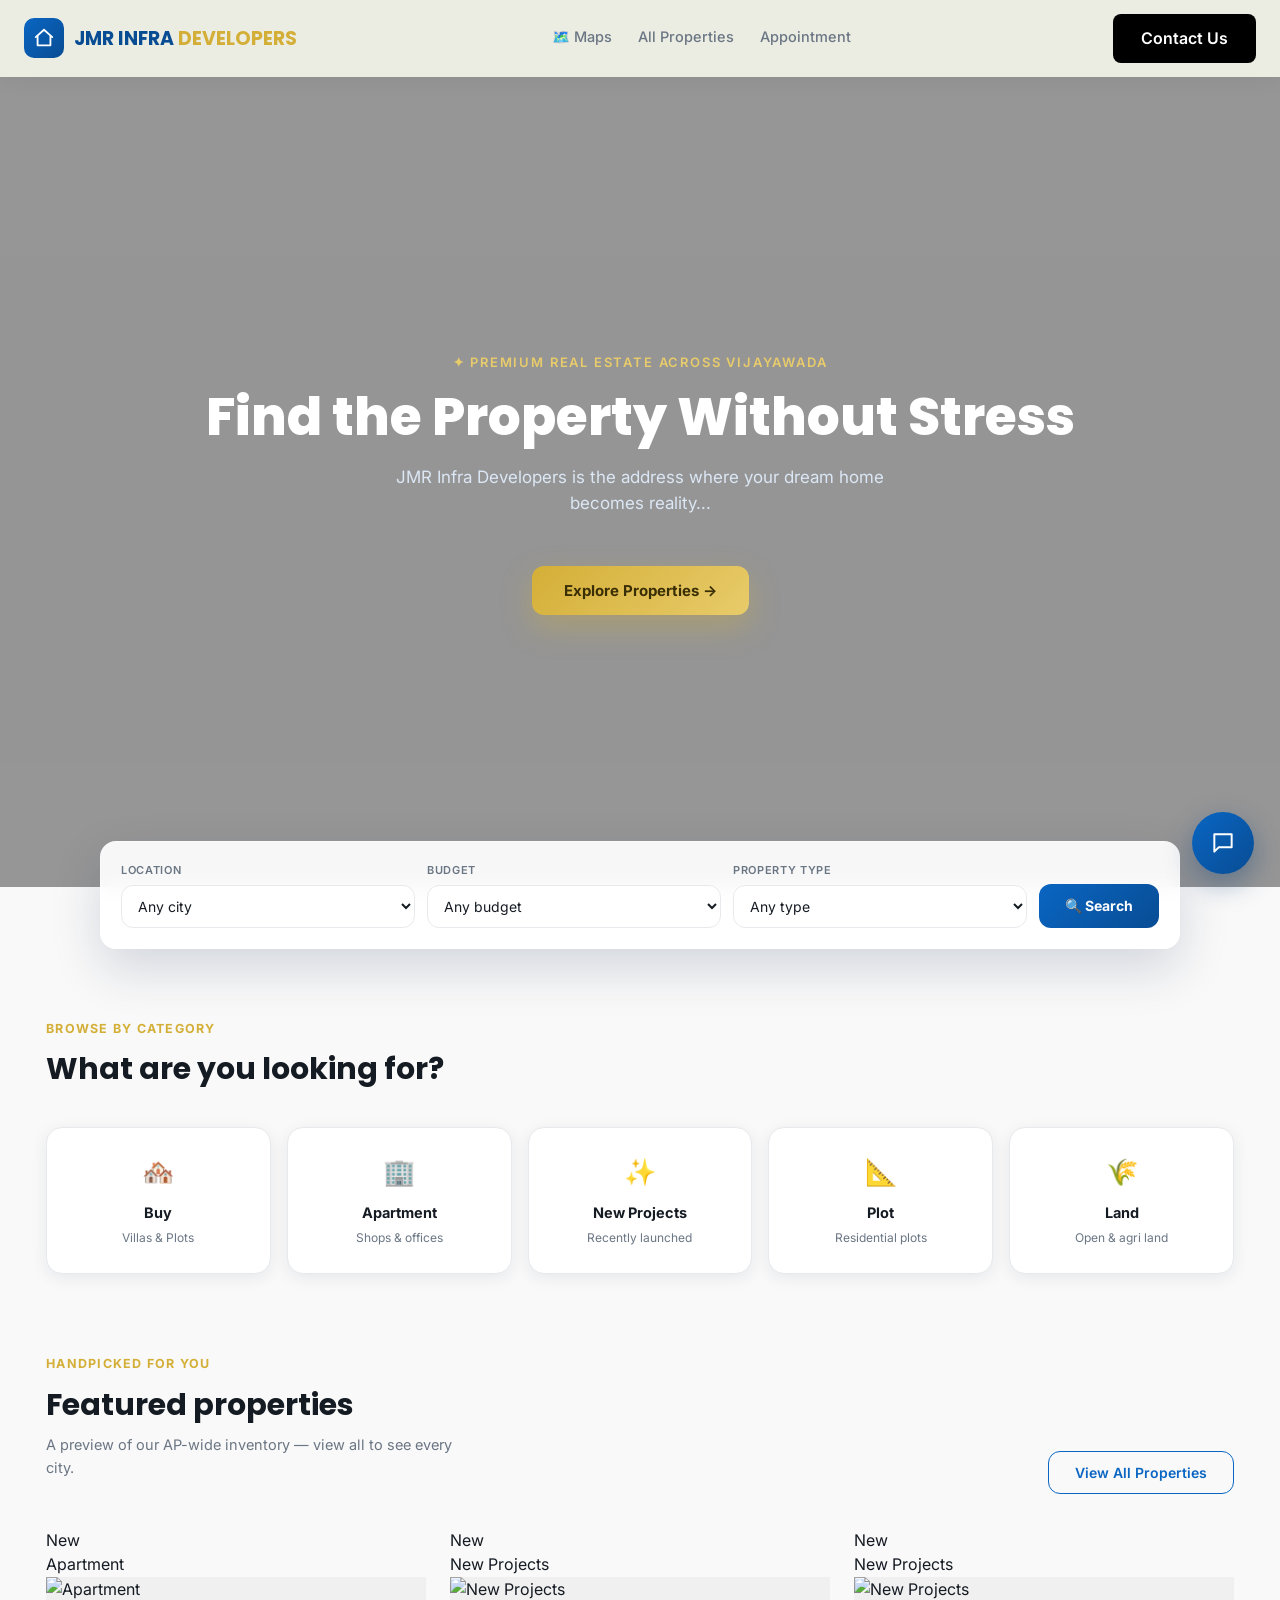
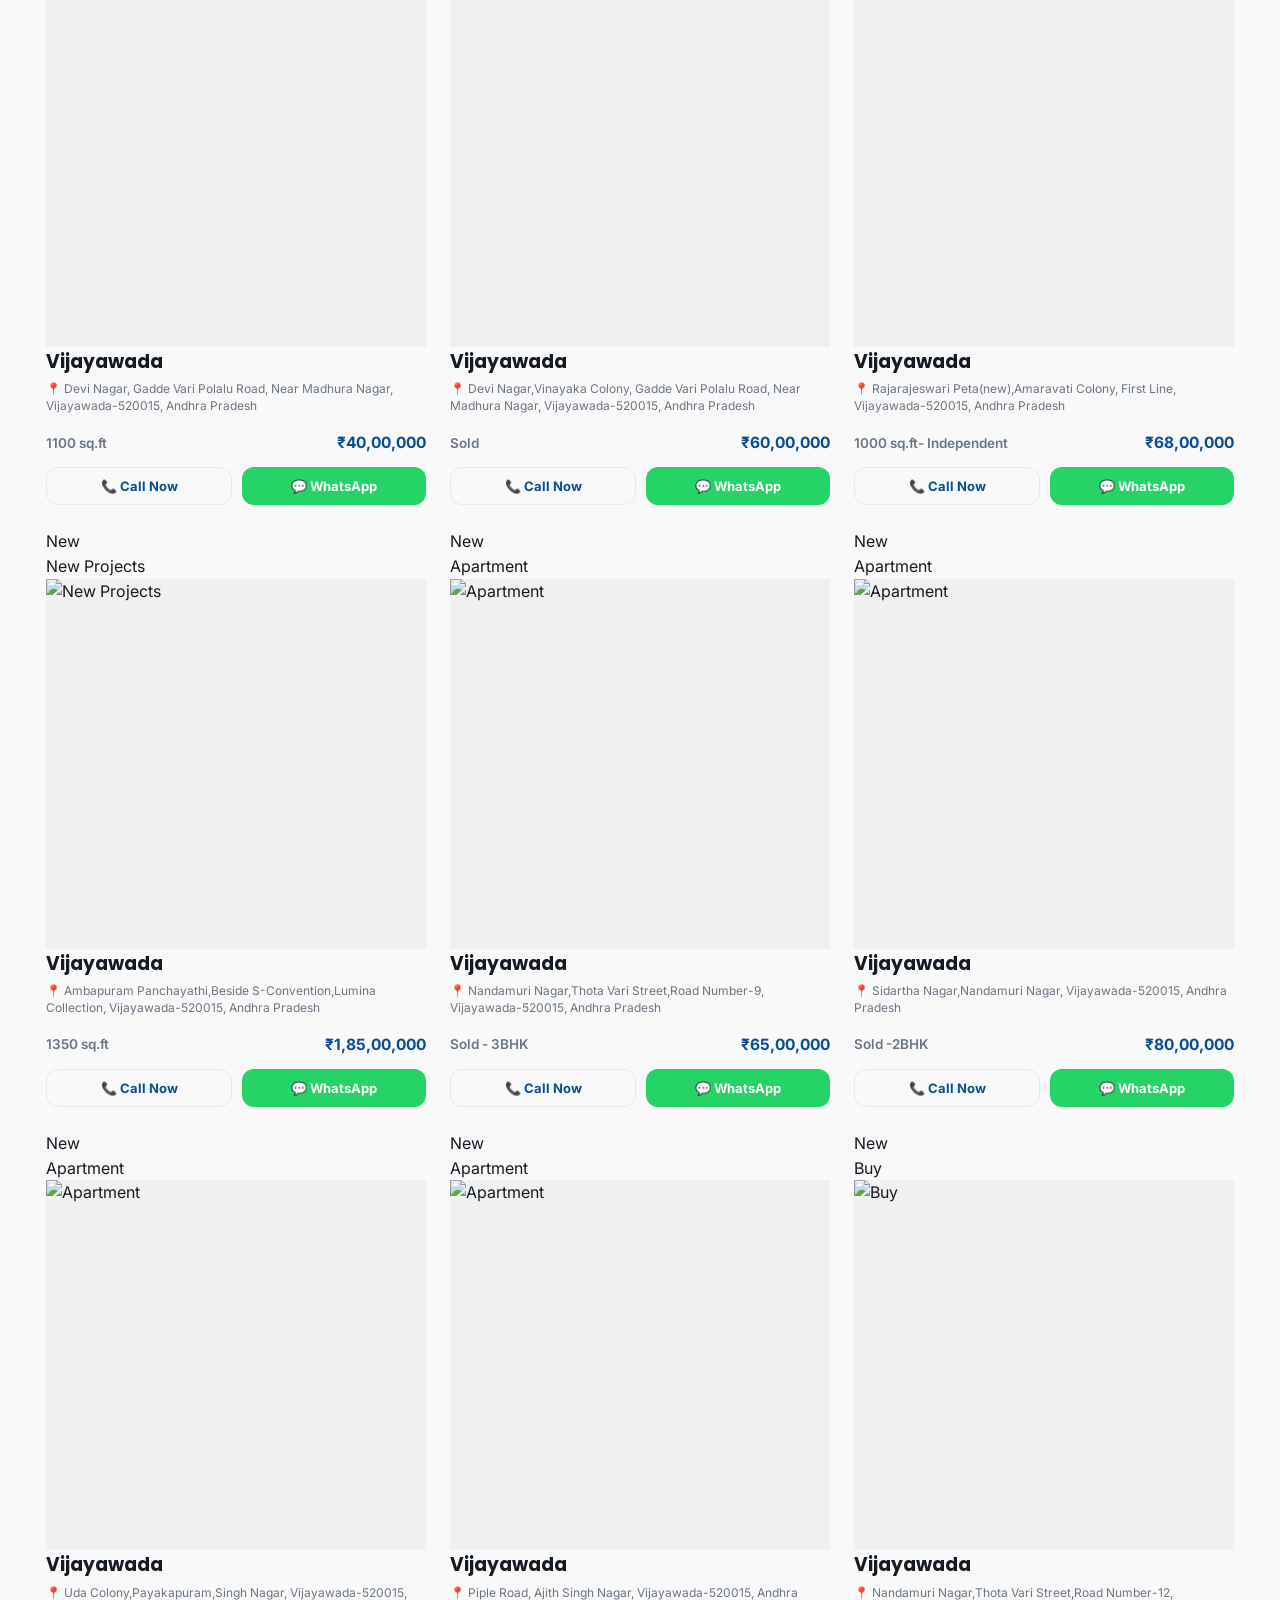
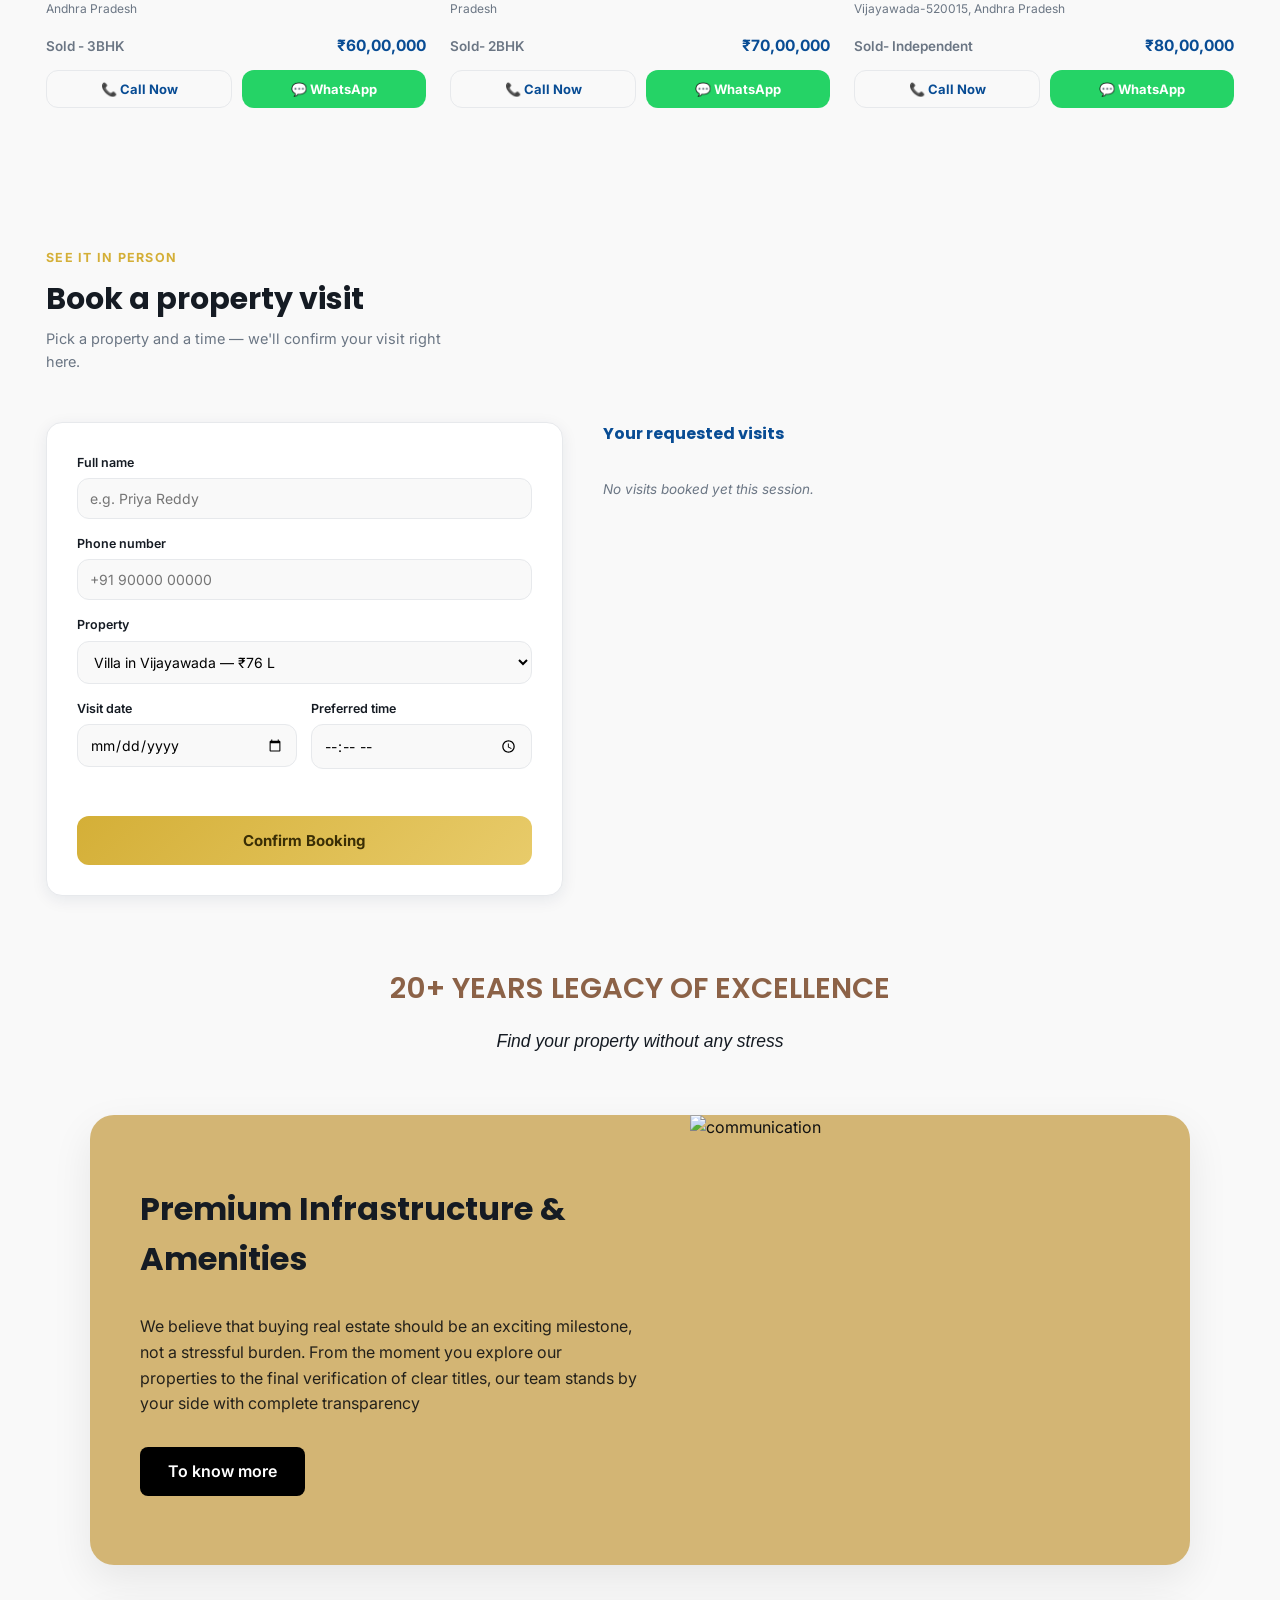
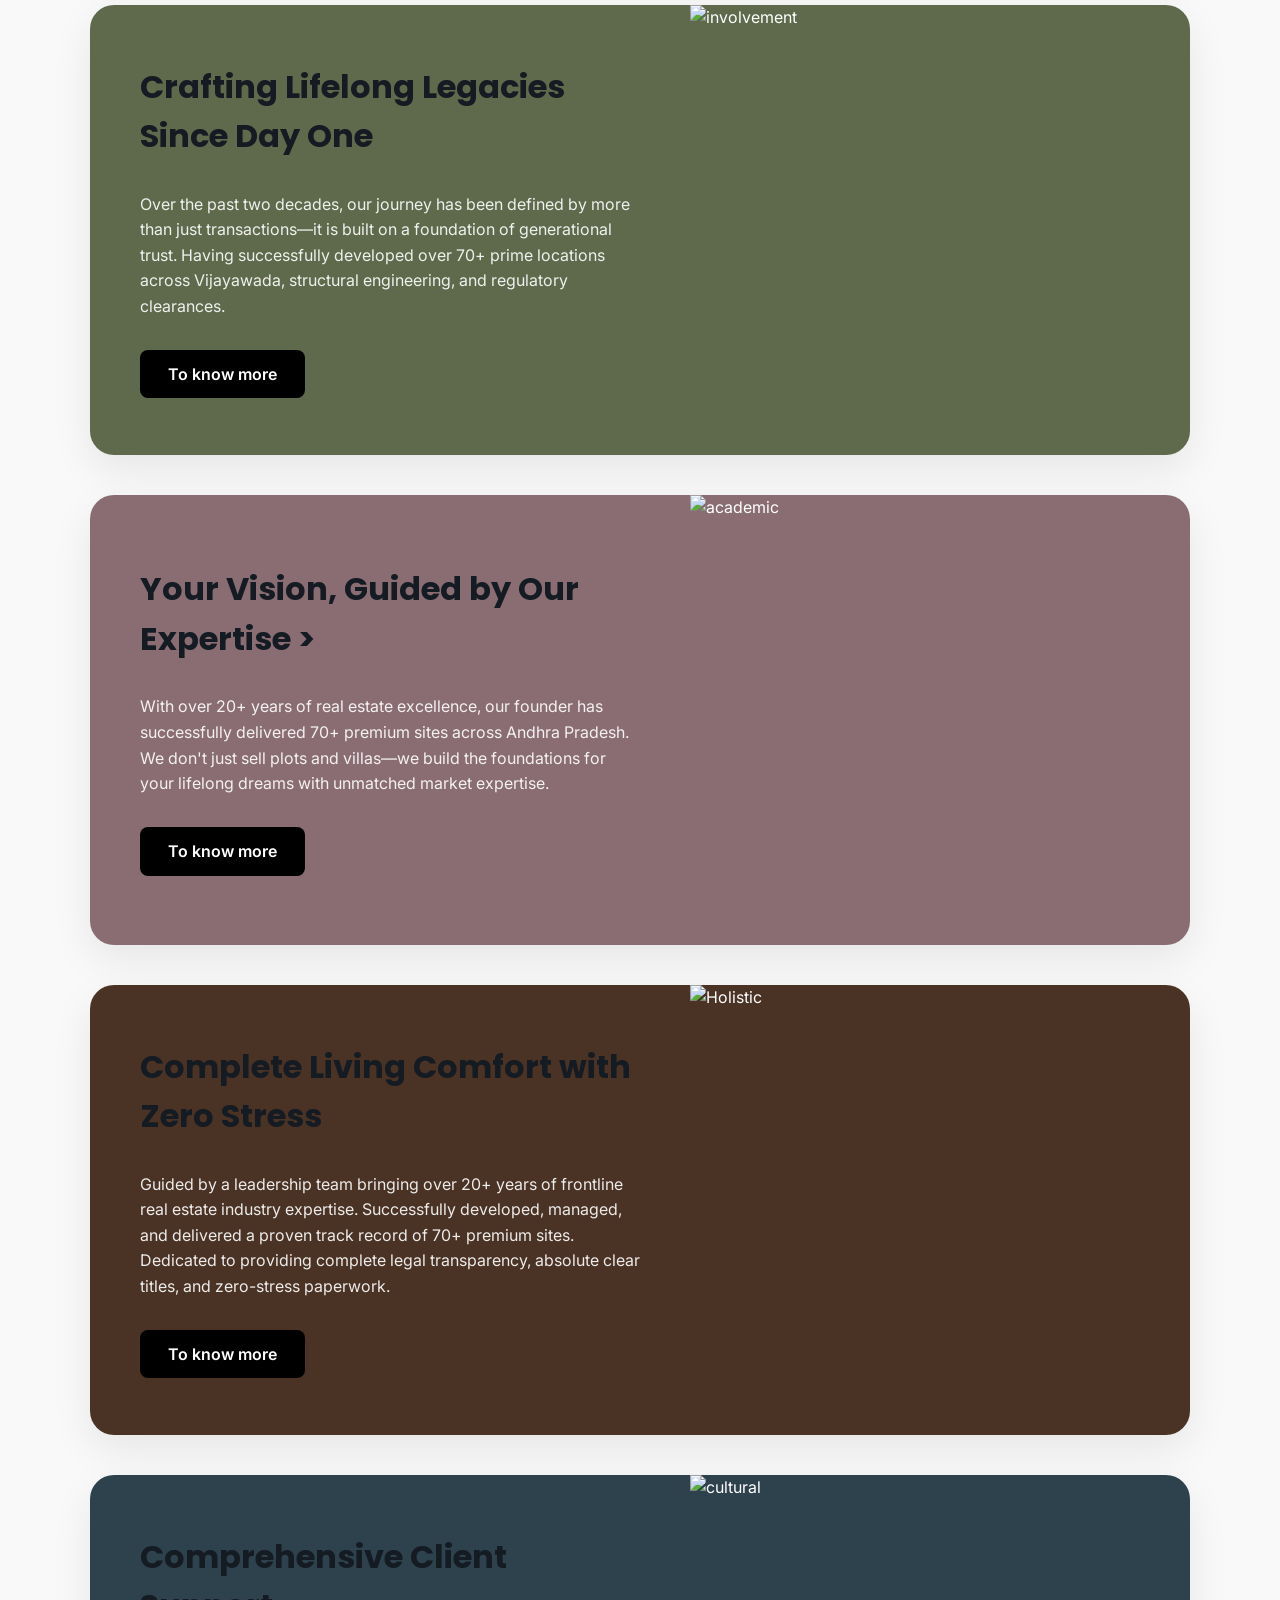
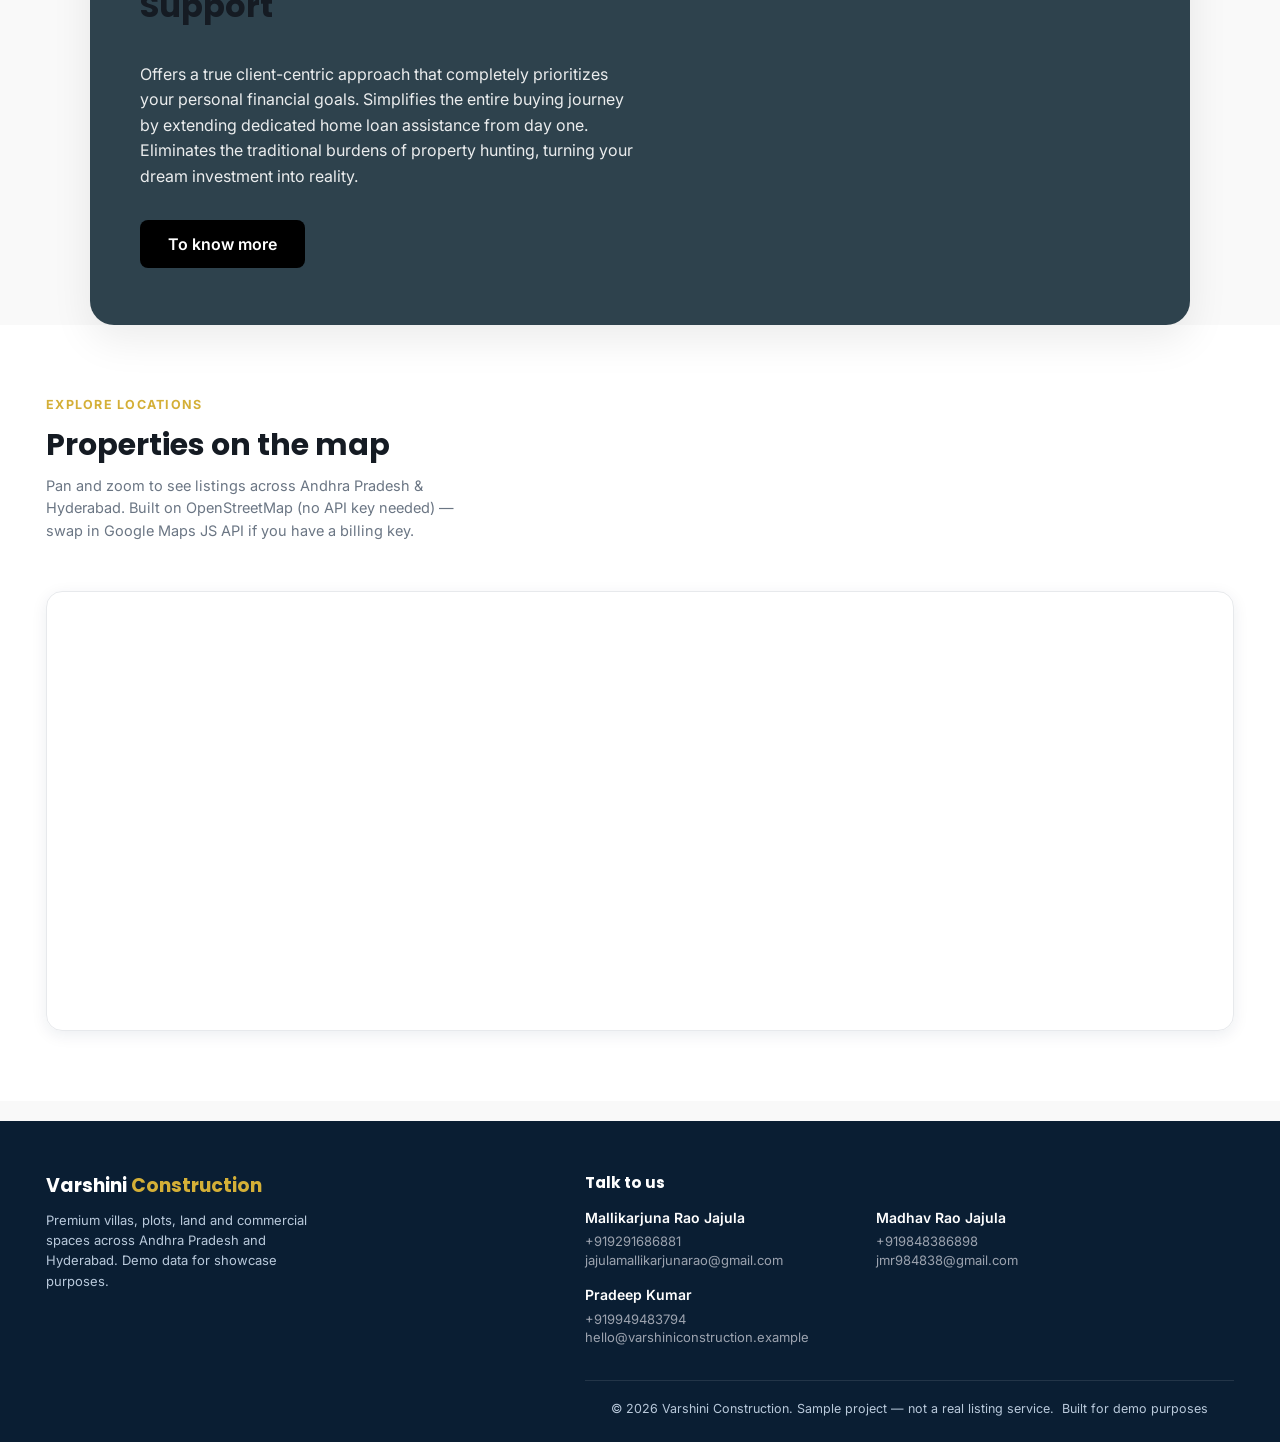
==== index.html @ 0de6fff8 "moved files to root for github pages" ====
<!DOCTYPE html>
<html lang="en">

<head>
    <meta charset="UTF-8">
    <meta name="viewport" content="width=device-width, initial-scale=1.0">
    <title>JMR Constructions — Find the Property Without Stress</title>
    <link rel="preconnect" href="https://fonts.googleapis.com">
    <link href="https://fonts.googleapis.com/css2?family=Poppins:wght@400;500;600;700;800&family=Inter:wght@400;500;600;700&display=swap" rel="stylesheet">
    <link rel="stylesheet" href="https://cdnjs.cloudflare.com/ajax/libs/leaflet/1.9.4/leaflet.min.css">
    <link rel="stylesheet" href="style.css">
</head>

<body>

    <header>
        <div class="nav">
            <div class="brand" onclick="goHome()" style="cursor:pointer;">
                <div class="brand-icon">
                    <svg width="22" height="22" viewBox="0 0 24 24" fill="none">
                        <path d="M3 11L12 3L21 11" stroke="white" stroke-width="2" stroke-linecap="round" stroke-linejoin="round" />
                        <path d="M5 10V20H19V10" stroke="white" stroke-width="2" stroke-linecap="round" stroke-linejoin="round" />
                    </svg>
                </div>
                <div class="brand-name">JMR INFRA <span>DEVELOPERS</span></div>
            </div>
            <nav class="nav-links">
                <a onclick="scrollToMap()">🗺️ Maps</a>
                <a onclick="showCategory('All')">All Properties</a>
                <a onclick="goHomeScroll('appointment')">Appointment</a>
            </nav>
            <div class="nav-auth">
                <a href="https://wa.me/919949483794" class="btn-card card-redirect" target="_blank" rel="noopener noreferrer">Contact Us</a>
            </div>
            <button class="hamburger" onclick="document.getElementById('mobile-menu').classList.toggle('open')">
                <span></span><span></span><span></span>
            </button>
        </div>
        <div class="mobile-menu" id="mobile-menu">
            <a onclick="scrollToMap()">🗺️ Maps</a>
            <a onclick="showCategory('All')">All Properties</a>
            <a onclick="goHomeScroll('appointment')">Appointment</a>
            <a href="https://wa.me/919949483794" class="btn-card card-redirect" target="_blank" rel="noopener noreferrer">Contact Us</a>
        </div>
    </header>

    <div id="home-view">
        <section class="hero">
            <video autoplay muted loop playsinline class="hero-video">
                <source src="https://www.pexels.com/download/video/31296779/" type="video/mp4">
                Your browser does not support the video tag.
            </video>

            <div class="hero-overlay"></div>

            <div class="hero-content">
                <div class="eyebrow">✦ Premium Real Estate Across Vijayawada</div>
                <h1>Find the Property Without Stress</h1>
                <p>JMR Infra Developers is the address where your dream home becomes reality...</p>
                <button class="hero-cta" onclick="showCategory('All')">Explore Properties →</button>
            </div>
        </section>

        <div class="wrap">
            <div class="search-card">
                <div class="search-field">
                    <label>Location</label>
                    <select id="q-city">
                        <option value="">Any city</option>
                    </select>
                </div>
                <div class="search-field">
                    <label>Budget</label>
                    <select id="q-budget">
                        <option value="">Any budget</option>
                        <option value="0-2000000">Under ₹20 L</option>
                        <option value="2000000-5000000">₹20 L – ₹50 L</option>
                        <option value="5000000-10000000">₹50 L – ₹1 Cr</option>
                        <option value="10000000-999999999">Above ₹1 Cr</option>
                    </select>
                </div>
                <div class="search-field">
                    <label>Property Type</label>
                    <select id="q-type">
                        <option value="">Any type</option>
                        <option value="Land">Land</option>
                        <option value="Plot">Plot</option>
                        <option value="Villa">Villa</option>
                        <option value="Apartment">Apartment</option>
                    </select>
                </div>
                <button class="search-btn" onclick="applyHomeSearch()">🔍 Search</button>
            </div>
        </div>

        <section class="section">
            <div class="wrap">
                <div class="section-head">
                    <div>
                        <span class="eyebrow">Browse by category</span>
                        <h2>What are you looking for?</h2>
                    </div>
                </div>
                <div class="quick-tiles">
                    <div class="quick-tile" onclick="showCategory('Buy')">
                        <div class="icon">🏘️</div><b>Buy</b><span>Villas &amp; Plots</span>
                    </div>
                    <div class="quick-tile" onclick="showCategory('Apartment')">
                        <div class="icon">🏢</div><b>Apartment</b><span>Shops &amp; offices</span>
                    </div>
                    <div class="quick-tile" onclick="showCategory('New Projects')">
                        <div class="icon">✨</div><b>New Projects</b><span>Recently launched</span>
                    </div>
                    <div class="quick-tile" onclick="showCategory('Plot')">
                        <div class="icon">📐</div><b>Plot</b><span>Residential plots</span>
                    </div>
                    <div class="quick-tile" onclick="showCategory('Land')">
                        <div class="icon">🌾</div><b>Land</b><span>Open &amp; agri land</span>
                    </div>
                </div>
            </div>
        </section>

        <section class="section" style="padding-top:10px;">
            <div class="wrap">
                <div class="section-head">
                    <div>
                        <span class="eyebrow">Handpicked for you</span>
                        <h2>Featured properties</h2>
                        <p>A preview of our AP-wide inventory — view all to see every city.</p>
                    </div>
                    <button class="btn-outline" onclick="showCategory('All')">View All Properties</button>
                </div>
                <div class="prop-grid" id="featured-grid"></div>
            </div>
        </section>


        <section class="section" id="appointment">
            <div class="wrap">
                <div class="section-head">
                    <div>
                        <span class="eyebrow">See it in person</span>
                        <h2>Book a property visit</h2>
                        <p>Pick a property and a time — we'll confirm your visit right here.</p>
                    </div>
                </div>
                <div class="appt-panel">
                    <div class="appt-form">
                        <form onsubmit="sendToWhatsApp(event)">

                            <div class="form-field">
                                <label>Full name</label>
                                <input type="text" id="appt-name" placeholder="e.g. Priya Reddy" required>
                            </div>

                            <div class="form-field">
                                <label>Phone number</label>
                                <input type="text" id="appt-phone" placeholder="+91 90000 00000" required>
                            </div>

                            <div class="form-field">
                                <label>Property</label>
                                <select id="appt-property" required>
                                    <option value="Villa in Vijayawada — ₹76 L">Villa in Vijayawada — ₹76 L</option>
                                </select>
                            </div>

                            <div class="form-row">
                                <div class="form-field">
                                    <label>Visit date</label>
                                    <input type="date" id="appt-date" required>
                                </div>
                                <div class="form-field">
                                    <label>Preferred time</label>
                                    <input type="time" id="appt-time" required>
                                </div>
                            </div>

                            <button type="submit" class="hero-cta" style="width:100%; justify-content:center; box-shadow:none; color:#3a2e05;">
                                Confirm Booking
                            </button>

                        </form>

                        <div class="appt-confirm" id="appt-confirm">✅ <span>Visit request received — our team will call to confirm shortly.</span></div>
                    </div>
                    <div>
                        <h4 style="margin-bottom:14px; color:var(--primary-dark); font-size:16px;">Your requested visits</h4>
                        <div class="appt-list" id="appt-list">
                            <div class="appt-empty">No visits booked yet this session.</div>
                        </div>
                    </div>
                </div>
            </div>
        </section>
        <section class="services-section" id="services">
            <h2 class="section-subtitle">20+ years Legacy of Excellence</h2>
            <p class="section-title">Find your property without any stress</p>

            <div class="services-stack-container">

                <div class="service-stacked-card communication-bg">
                    <div class="card-inner-layout">
                        <div class="stacked-card-content">
                            <h3>Premium Infrastructure & Amenities</h3>
                            <p>
                                We believe that buying real estate should be an exciting milestone, not a stressful burden. From the moment you explore our properties to the final verification of clear titles, our team stands by your side with complete transparency</p>
                            <a href="https://wa.me/919949483794" class="btn-card card-redirect" target="_blank" rel="noopener noreferrer">To know more</a>
                        </div>
                        <div class="stacked-card-image">
                            <img src="https://i.postimg.cc/hts3G4Bg/MADHAV-RAO.png" alt="communication">
                        </div>
                    </div>
                </div>

                <div class="service-stacked-card involvement-bg">
                    <div class="card-inner-layout">
                        <div class="stacked-card-content">
                            <h3>Crafting Lifelong Legacies Since Day One</h3>
                            <p>Over the past two decades, our journey has been defined by more than just transactions—it is built on a foundation of generational trust. Having successfully developed over 70+ prime locations across Vijayawada, structural engineering, and regulatory clearances.

                            </p>
                            <a href="https://wa.me/919949483794" class="btn-card card-redirect" target="_blank" rel="noopener noreferrer">To know more</a>
                        </div>
                        <div class="stacked-card-image">
                            <img src="https://i.postimg.cc/mrqjctp0/MADHAV-PRADEEP.png" alt="involvement">
                        </div>
                    </div>
                </div>

                <div class="service-stacked-card academic-bg">
                    <div class="card-inner-layout">
                        <div class="stacked-card-content">
                            <h3>Your Vision, Guided by Our Expertise ></h3>
                            <p>With over 20+ years of real estate excellence, our founder has successfully delivered 70+ premium sites across Andhra Pradesh. We don't just sell plots and villas—we build the foundations for your lifelong dreams with unmatched market expertise.

                            </p>
                            <a href="https://wa.me/919949483794" class="btn-card card-redirect" target="_blank" rel="noopener noreferrer">To know more</a>
                        </div>
                        <div class="stacked-card-image">
                            <img src="https://images.pexels.com/photos/35397760/pexels-photo-35397760.jpeg" alt="academic">
                        </div>
                    </div>
                </div>

                <div class="service-stacked-card holistic-bg">
                    <div class="card-inner-layout">
                        <div class="stacked-card-content">
                            <h3>Complete Living Comfort with Zero Stress</h3>
                            <p>Guided by a leadership team bringing over 20+ years of frontline real estate industry expertise.

Successfully developed, managed, and delivered a proven track record of 70+ premium sites.
Dedicated to providing complete legal transparency, absolute clear titles, and zero-stress paperwork.</p>
                            <a href="https://wa.me/919949483794" class="btn-card card-redirect" target="_blank" rel="noopener noreferrer">To know more</a>
                        </div>
                        <div class="stacked-card-image">
                            <img src="https://images.pexels.com/photos/34789470/pexels-photo-34789470.jpeg" alt="Holistic">
                        </div>
                    </div>
                </div>

                <div class="service-stacked-card cultural-bg">
                    <div class="card-inner-layout">
                        <div class="stacked-card-content">
                            <h3>Comprehensive Client Support</h3>
                            <p>Offers a true client-centric approach that completely prioritizes your personal financial goals.

Simplifies the entire buying journey by extending dedicated home loan assistance from day one.

Eliminates the traditional burdens of property hunting, turning your dream investment into reality.</p>
                            <a href="https://wa.me/919949483794" class="btn-card card-redirect" target="_blank" rel="noopener noreferrer">To know more</a>
                        </div>
                        <div class="stacked-card-image">
                            <img src="https://images.pexels.com/photos/34789489/pexels-photo-34789489.jpeg" alt="cultural">
                        </div>
                    </div>
                </div>

            </div>

        </section>
        <section class="section" id="map-section" style="background:#fff;">
            <div class="wrap">
                <div class="section-head">
                    <div>
                        <span class="eyebrow">Explore locations</span>
                        <h2>Properties on the map</h2>
                        <p>Pan and zoom to see listings across Andhra Pradesh &amp; Hyderabad. Built on OpenStreetMap (no API key needed) — swap in Google Maps JS API if you have a billing key.</p>
                    </div>
                </div>
                <div id="map"></div>
            </div>
        </section>
    </div>

    <div id="listing-view" class="hidden">
        <div class="view-heading">
            <h1 id="listing-heading">All Properties</h1>
            <p id="listing-sub">Every listing across Andhra Pradesh &amp; Hyderabad</p>
        </div>
        <div class="wrap">
            <div class="search-card" style="margin-top:0;">
                <div class="search-field">
                    <label>Location</label>
                    <select id="l-city">
                        <option value="">Any city</option>
                    </select>
                </div>
                <div class="search-field">
                    <label>Budget</label>
                    <select id="l-budget">
                        <option value="">Any budget</option>
                        <option value="0-2000000">Under ₹20 L</option>
                        <option value="2000000-5000000">₹20 L – ₹50 L</option>
                        <option value="5000000-10000000">₹50 L – ₹1 Cr</option>
                        <option value="10000000-999999999">Above ₹1 Cr</option>
                    </select>
                </div>
                <div class="search-field">
                    <label>Property Type</label>
                    <select id="l-type">
                        <option value="">Any type</option>
                        <option value="Land">Land</option>
                        <option value="Plot">Plot</option>
                        <option value="Villa">Villa</option>
                        <option value="Commercial">Commercial</option>
                    </select>
                </div>
                <button class="search-btn" onclick="applyListingSearch()">🔍 Search</button>
            </div>
            <div class="category-pills" id="listing-pills"></div>
        </div>
        <section class="section">
            <div class="wrap">
                <div class="prop-grid" id="listing-grid"></div>
                <div class="load-more-wrap"><button class="btn-outline" id="listing-load-more" onclick="loadMoreListing()">Show More</button></div>
            </div>
        </section>
    </div>

    <footer>
        <div class="wrap footer-grid">
            <div>
                <div class="brand-name" style="color:#fff;">Varshini <span style="color:var(--gold);">Construction</span></div>
                <p style="max-width:280px; font-size:13px; margin-top:10px;">Premium villas, plots, land and commercial spaces across Andhra Pradesh and Hyderabad. Demo data for showcase purposes.</p>
            </div>
            <div>
                <div>
                    <h4>Talk to us</h4>
                    <div class="contact-wrapper">
                        <div class="contact-card">
                            <h5 class="contact-name">Mallikarjuna Rao Jajula</h5>
                            <p style="font-size:13px;">+919291686881<br>jajulamallikarjunarao@gmail.com</p>
                        </div>

                        <div class="contact-card">
                            <h5 class="contact-name">Madhav Rao Jajula</h5>
                            <p style="font-size:13px;">+919848386898<br>jmr984838@gmail.com</p>
                        </div>

                        <div class="contact-card">
                            <h5 class="contact-name">Pradeep Kumar</h5>
                            <p style="font-size:13px;">+919949483794<br>hello@varshiniconstruction.example</p>
                        </div>
                    </div>
                </div>
                <div class="wrap footer-bottom">
                    <span>© 2026 Varshini Construction. Sample project — not a real listing service.</span>
                    <span>Built for demo purposes</span>
                </div>
    </footer>

    <div class="modal-overlay" id="modal-overlay" onclick="if(event.target===this) closeModal()">
        <div class="modal-box" id="modal-box"></div>
    </div>

    <div class="modal-overlay" id="auth-overlay" onclick="if(event.target===this) closeAuth()">
        <div class="modal-box" style="max-width:400px;">
            <div class="modal-content">
                <button class="modal-close" onclick="closeAuth()">✕</button>
                <h3 id="auth-title">Login</h3>
                <div class="auth-tabs">
                    <button class="auth-tab active" id="tab-login" onclick="switchAuth('login')">Login</button>
                    <button class="auth-tab" id="tab-register" onclick="switchAuth('register')">Register</button>
                </div>
                <div class="form-field" id="auth-name-field" style="display:none;">
                    <label>Full name</label>
                    <input type="text" placeholder="Your name">
                </div>
                <div class="form-field">
                    <label>Email or phone</label>
                    <input type="text" placeholder="you@example.com">
                </div>
                <div class="form-field">
                    <label>Password</label>
                    <input type="password" placeholder="••••••••">
                </div>
                <button class="hero-cta" style="width:100%; justify-content:center; box-shadow:none; color:#3a2e05;" onclick="submitAuth()">Continue</button>
                <div class="auth-note">Demo UI only — connect a real authentication backend to enable accounts.</div>
            </div>
        </div>
    </div>

    <button class="chat-bubble" onclick="toggleChat()" aria-label="Open chat">
        <svg width="26" height="26" viewBox="0 0 24 24" fill="none">
            <path d="M4 4H20V16H8L4 20V4Z" stroke="white" stroke-width="1.8" stroke-linejoin="round" />
        </svg>
    </button>
    <div class="chat-panel" id="chat-panel">
        <div class="chat-head">
            <div class="chat-dot"></div>
            <div>
                <b>Varshini Assistant</b>
                <span>Ask about any city in AP or Hyderabad</span>
            </div>
        </div>
        <div class="chat-body" id="chat-body"></div>
        <div class="quick-chips">
            <button class="quick-chip" onclick="sendQuick('Plots in Hyderabad')">Hyderabad</button>
            <button class="quick-chip" onclick="sendQuick('Land under 20 lakhs')">Under ₹20L</button>
            <button class="quick-chip" onclick="sendQuick('Commercial in Vijayawada')">Commercial - Vijayawada</button>
        </div>
        <div class="chat-input-row">
            <input type="text" id="chat-input" placeholder="e.g. villas in Tirupati under 80 lakhs" onkeydown="if(event.key==='Enter') sendMessage()">
            <button class="chat-send" onclick="sendMessage()">➤</button>
        </div>
    </div>

    <script src="https://cdnjs.cloudflare.com/ajax/libs/leaflet/1.9.4/leaflet.min.js"></script>
    <script src="sheet.js"></script>
</body>

</html>
---- style.css ----
:root {
    --primary: #0A66C2;
    --primary-dark: #084C94;
    --primary-light: #3E8CDE;
    --gold: #D4AF37;
    --gold-light: #E8CB6A;
    --bg: #F9F9F9;
    --white: #FFFFFF;
    --ink: #151B23;
    --ink-soft: #6B7684;
    --line: #E7E9EC;
    --radius-lg: 16px;
    --radius-md: 12px;
    --shadow: 0 4px 16px rgba(10, 40, 80, 0.08);
    --shadow-lg: 0 20px 50px rgba(10, 40, 80, 0.16);
    --wa: #25D366;
}

* {
    box-sizing: border-box;
}

html {
    scroll-behavior: smooth;
}

body {
    margin: 0;
    background: var(--bg);
    color: var(--ink);
    font-family: 'Inter', sans-serif;
    line-height: 1.55;
    -webkit-font-smoothing: antialiased;
}

h1,
h2,
h3,
h4 {
    font-family: 'Poppins', sans-serif;
    margin: 0;
    font-weight: 700;
    color: var(--ink);
}

a {
    color: inherit;
    text-decoration: none;
}

button {
    font-family: inherit;
    cursor: pointer;
}

img {
    max-width: 100%;
    display: block;
}

.wrap {
    max-width: 1240px;
    margin: 0 auto;
    padding: 0 26px;
}

::selection {
    background: var(--gold-light);
    color: var(--primary-dark);
}

.hidden {
    display: none !important;
}

.fade-enter {
    animation: fadeIn .45s ease both;
}

@keyframes fadeIn {
    from {
        opacity: 0;
        transform: translateY(10px);
    }

    to {
        opacity: 1;
        transform: translateY(0);
    }
}

/* ===== NAVBAR ===== */
header {
    position: sticky;
    top: 0;
    z-index: 200;
    background: rgba(255, 255, 255, 0.85);
    backdrop-filter: blur(12px);
    box-shadow: 0 2px 20px rgba(10, 30, 60, 0.06);
}

.nav {
    display: flex;
    align-items: center;
    justify-content: space-between;
    padding: 14px 24px; /* Left/Right padding keeps your logo & links from touching the exact glass edge */
    background-color: #EBEDE3;
    width: 100%;
    box-sizing: border-box; /* Ensures padding doesn't push the nav wider than the screen */
}


.brand {
    display: flex;
    align-items: center;
    gap: 10px;
}

.brand-icon {
    width: 40px;
    height: 40px;
    border-radius: 10px;
    background: linear-gradient(135deg, var(--primary), var(--primary-dark));
    display: flex;
    align-items: center;
    justify-content: center;
}

.brand-name {
    font-family: 'Poppins', sans-serif;
    font-weight: 700;
    font-size: 19px;
    color: var(--primary-dark);
}

.brand-name span {
    color: var(--gold);
}

.nav-links {
    display: flex;
    align-items: center;
    gap: 26px;
    font-size: 14.5px;
    font-weight: 500;
}

.nav-links a {
    color: var(--ink-soft);
    display: flex;
    align-items: center;
    gap: 6px;
    transition: .2s;
    padding: 6px 0;
    border-bottom: 2px solid transparent;
}

.nav-links a:hover,
.nav-links a.active {
    color: var(--primary);
    border-color: var(--gold);
}

.nav-auth {
    display: flex;
    gap: 10px;
    margin-left: 8px;
}

.btn-login {
    padding: 9px 18px;
    border-radius: var(--radius-md);
    border: 1.5px solid var(--primary);
    color: var(--primary);
    font-weight: 600;
    font-size: 13.5px;
    background: transparent;
}

.btn-login:hover {
    background: var(--primary);
    color: #fff;
}

.btn-register {
    padding: 9px 18px;
    border-radius: var(--radius-md);
    border: none;
    color: #fff;
    font-weight: 600;
    font-size: 13.5px;
    background: linear-gradient(135deg, var(--gold), var(--gold-light));
    color: #3a2e05;
}

.btn-register:hover {
    filter: brightness(1.05);
}

.hamburger {
    display: none;
    flex-direction: column;
    gap: 4px;
    background: none;
    border: none;
    padding: 6px;
}

.hamburger span {
    width: 24px;
    height: 2px;
    background: var(--ink);
    border-radius: 2px;
}

.mobile-menu {
    display: none;
    flex-direction: column;
    gap: 14px;
    padding: 18px 26px 22px;
    background: #fff;
    border-top: 1px solid var(--line);
}

.mobile-menu.open {
    display: flex;
}

.mobile-menu a {
    font-size: 15px;
    font-weight: 500;
    color: var(--ink);
}

/* ===== HERO ===== */
/* Ensure the parent container is the positioning reference */
.hero {
    position: relative;
    width: 100%;
    min-height: 90vh;
    /* Adjust height as needed */
    overflow: hidden;
    display: flex;
    align-items: center;
    justify-content: center;
}

/* Style the video to behave like a background cover */
.hero-video {
    position: absolute;
    top: 0;
    left: 0;
    width: 100%;
    height: 100%;
    object-fit: cover;
    z-index: -2;
    /* Places it behind everything */
}

/* Optional: Dark overlay to ensure text contrast */
.hero-overlay {
    position: absolute;
    top: 0;
    left: 0;
    width: 100%;
    height: 100%;
    background: rgba(0, 0, 0, 0.4);
    /* Adjust opacity as needed */
    z-index: -1;
    /* Sits right above the video, but behind text */
}

/* Ensure content stays on top */
.hero-content {
    position: relative;
    z-index: 1;
    color: #ffffff;
    /* Make text white for readability */
    text-align: center;
}

.hero-anim {
    position: absolute;
    inset: 0;
    opacity: 0.35;
    background-image: radial-gradient(circle at 20% 30%, rgba(212, 175, 55, 0.35), transparent 40%),
        radial-gradient(circle at 80% 70%, rgba(255, 255, 255, 0.18), transparent 45%);
    animation: driftBg 14s ease-in-out infinite alternate;
}

@keyframes driftBg {
    from {
        transform: scale(1) translate(0, 0);
    }

    to {
        transform: scale(1.12) translate(-2%, 2%);
    }
}

.hero-skyline {
    position: absolute;
    bottom: 0;
    left: 0;
    right: 0;
    opacity: 0.5;
}

.hero-content .eyebrow {
    color: var(--gold-light);
    font-size: 13px;
    letter-spacing: .14em;
    text-transform: uppercase;
    font-weight: 600;
    margin-bottom: 16px;
    display: inline-flex;
    align-items: center;
    gap: 8px;
}

.hero-content h1 {
    color: #fff;
    font-size: 52px;
    line-height: 1.12;
    font-weight: 800;
}

.hero-content p {
    color: #DCE7F5;
    font-size: 17px;
    margin-top: 18px;
    max-width: 560px;
    margin-left: auto;
    margin-right: auto;
}

.hero-cta {
    margin-top: 32px;
    display: inline-flex;
    align-items: center;
    gap: 10px;
    background: linear-gradient(135deg, var(--gold), var(--gold-light));
    color: #3a2e05;
    font-weight: 700;
    font-size: 15px;
    padding: 15px 32px;
    border-radius: var(--radius-md);
    border: none;
    box-shadow: 0 12px 30px rgba(212, 175, 55, 0.35);
    transition: .2s;
}

.hero-cta:hover {
    transform: translateY(-2px);
    box-shadow: 0 16px 36px rgba(212, 175, 55, 0.45);
}

/* ===== STICKY SEARCH + CATEGORY BAR ===== */
.search-sticky-zone {
    position: sticky;
    top: 64px;
    z-index: 150;
    background: transparent;
}

.search-card {
    background: rgba(255, 255, 255, 0.92);
    backdrop-filter: blur(10px);
    margin: -46px auto 0;
    max-width: 1080px;
    border-radius: var(--radius-lg);
    box-shadow: var(--shadow-lg);
    padding: 20px;
    position: relative;
    z-index: 3;
    display: grid;
    grid-template-columns: 1fr 1fr 1fr auto;
    gap: 12px;
    border: 1px solid rgba(255, 255, 255, 0.5);
}

.search-field label {
    display: block;
    font-size: 11px;
    font-weight: 600;
    text-transform: uppercase;
    letter-spacing: .06em;
    color: var(--ink-soft);
    margin-bottom: 6px;
}

.search-field select,
.search-field input {
    width: 100%;
    border: 1px solid var(--line);
    background: #fff;
    padding: 11px 12px;
    border-radius: var(--radius-md);
    font-size: 14px;
    font-family: inherit;
    color: var(--ink);
}

.search-btn {
    background: linear-gradient(135deg, var(--primary), var(--primary-dark));
    color: #fff;
    border: none;
    padding: 0 26px;
    border-radius: var(--radius-md);
    font-weight: 700;
    font-size: 14px;
    align-self: end;
    height: 44px;
    margin-top: 22px;
    display: flex;
    align-items: center;
    gap: 8px;
}

.search-btn:hover {
    filter: brightness(1.08);
}
/* Turn the button container into a flex row layout */
.prop-action {
    display: flex;
    gap: 10px; /* Adds space between the two buttons */
    width: 100%;
    margin-top: 12px;
}

/* Make both buttons share equal width and fill the space */
.prop-action .btn-call,
.prop-action .btn-wa {
    flex: 1;
    white-space: nowrap; /* Keeps the text on a single line */
    padding: 10px 5px;   /* Clean padding adjustment */
    text-align: center;
}

.category-pills {
    display: flex;
    gap: 10px;
    justify-content: center;
    flex-wrap: wrap;
    margin: 22px auto 0;
    max-width: 1080px;
    padding: 0 8px;
}

.pill {
    padding: 9px 20px;
    border-radius: 24px;
    border: 1px solid var(--line);
    background: #fff;
    font-size: 13.5px;
    font-weight: 600;
    color: var(--ink-soft);
    transition: .2s;
    box-shadow: var(--shadow);
}

.pill.active,
.pill:hover {
    background: var(--primary);
    color: #fff;
    border-color: var(--primary);
}

/* ===== SECTIONS ===== */
.section {
    padding: 70px 0;
}

.section-head {
    display: flex;
    justify-content: space-between;
    align-items: flex-end;
    margin-bottom: 34px;
    flex-wrap: wrap;
    gap: 14px;
}

.section-head .eyebrow {
    color: var(--gold);
    font-size: 12.5px;
    font-weight: 700;
    letter-spacing: .1em;
    text-transform: uppercase;
    display: block;
    margin-bottom: 8px;
}

.section-head h2 {
    font-size: 30px;
}

.section-head p {
    color: var(--ink-soft);
    font-size: 14.5px;
    max-width: 420px;
    margin-top: 6px;
}

.view-heading {
    text-align: center;
    padding: 50px 0 14px;
}

.view-heading h1 {
    font-size: 38px;
    color: var(--primary-dark);
}

.view-heading p {
    color: var(--ink-soft);
    margin-top: 10px;
    font-size: 15px;
}

services-section {
    padding: 60px 10% 120px 10%;
    background-color: hsl(32, 20%, 50%);
    text-align: center;
}

.section-subtitle {
    color: #8C6247;
    font-size: 29px;
    font-weight: 600;
    text-transform: uppercase;
    text-align: center;
}

.section-title {
    font-size: 17.5px;
    margin-bottom: 60px;
    font-family: Sans-Serif;
    font-style: italic;
    margin-top: 17px;
    text-align: center;
}

.services-stack-container {
    display: flex;
    flex-direction: column;
    gap: 40px;
    max-width: 1100px;
    margin: 0 auto;
}

.service-stacked-card {
    position: sticky;
    top: 120px;
    min-height: 450px;
    border-radius: 24px;
    overflow: hidden;
    box-shadow: 0 15px 40px rgba(0, 0, 0, 0.08);
    transform-origin: center top;
    transition: transform 0.4s ease, filter 0.4s ease, opacity 0.4s ease;
}

/* Background aesthetic classes including new ones */
.communication-bg {
    background-color: #D3B574;
    color: #111111;
}

.involvement-bg {
    background-color: #5E6A4B;
    color: #FFFFFF;
}

.academic-bg {
    background-color: #8A6D73;
    color: #FFFFFF;
}

/* Added accent */
.holistic-bg {
    background-color: #4A3325;
    color: #FFFFFF;
}

.cultural-bg {
    background-color: #2E424D;
    color: #FFFFFF;
}

/* Added accent */

.card-inner-layout {
    display: flex;
    height: 100%;
    min-height: 450px;
    align-items: center;
}

.stacked-card-content {
    flex: 1;
    padding: 50px;
    text-align: left;
    display: flex;
    flex-direction: column;
    justify-content: center;
}

.stacked-card-content h3 {
    font-size: 32px;
    margin-bottom: 15px;
}

.stacked-card-content p {
    font-size: 16px;
    line-height: 1.6;
    margin-bottom: 30px;
    opacity: 0.9;
}

.stacked-card-image {
    flex: 1;
    height: 100%;
}

.stacked-card-image img {
    width: 100%;
    height: 100%;
    min-height: 450px;
    object-fit: cover;
    display: block;
}

.btn-card {
    align-self: flex-start;
    background-color: #000000;
    color: #FFFFFF;
    border: none;
    padding: 12px 28px;
    border-radius: 8px;
    font-weight: 600;
    cursor: pointer;
    transition: transform 0.3s ease;
}

.btn-card:hover {
    transform: scale(1.05);
}

/* Quick category tiles on home */
.quick-tiles {
    display: grid;
    grid-template-columns: repeat(5, 1fr);
    gap: 16px;
}

.quick-tile {
    background: #fff;
    border-radius: var(--radius-lg);
    padding: 24px 16px;
    text-align: center;
    border: 1px solid var(--line);
    box-shadow: var(--shadow);
    transition: .25s;
}

.quick-tile:hover {
    transform: translateY(-4px);
    box-shadow: var(--shadow-lg);
    border-color: var(--gold-light);
}

.quick-tile .icon {
    font-size: 26px;
    margin-bottom: 10px;
}

.quick-tile b {
    display: block;
    font-size: 14.5px;
    color: var(--ink);
}

.quick-tile span {
    font-size: 12px;
    color: var(--ink-soft);
}

/* ===== PROPERTY GRID ===== */
.prop-grid {
    display: grid;
    grid-template-columns: repeat(3, 1fr);
    gap: 24px;
}

.prop-card {
    background: #fff;
    border-radius: var(--radius-lg);
    overflow: hidden;
    box-shadow: var(--shadow);
    border: 1px solid var(--line);
    transition: .3s;
    opacity: 0;
    transform: translateY(16px);
}

.prop-card.reveal {
    opacity: 1;
    transform: translateY(0);
}

.prop-card:hover {
    box-shadow: var(--shadow-lg);
    transform: translateY(-6px);
}

.prop-img {
    height: 190px;
    position: relative;
    overflow: hidden;
    background: linear-gradient(135deg, #123A5E, #0A66C2);
}

.prop-card:hover .prop-img svg {
    transform: scale(1.08);
}

.prop-img svg {
    width: 100%;
    height: 100%;
    transition: .4s ease;
}

.prop-badge {
    position: absolute;
    top: 12px;
    left: 12px;
    background: rgba(255, 255, 255, 0.92);
    color: var(--primary-dark);
    font-size: 11px;
    font-weight: 700;
    padding: 5px 10px;
    border-radius: 20px;
}

.prop-badge-new {
    position: absolute;
    top: 12px;
    right: 12px;
    background: var(--gold);
    color: #3a2e05;
    font-size: 10.5px;
    font-weight: 700;
    padding: 5px 10px;
    border-radius: 20px;
}

.prop-body {
    padding: 18px 20px;
}

.prop-body h3 {
    font-size: 17px;
}

.prop-loc {
    font-size: 13px;
    color: var(--ink-soft);
    margin-top: 3px;
    display: flex;
    align-items: center;
    gap: 5px;
}

.prop-split {
    display: flex;
    justify-content: space-between;
    align-items: center;
    margin-top: 14px;
}

.prop-size {
    font-size: 13.5px;
    color: var(--ink-soft);
    font-weight: 600;
}

.prop-price {
    font-size: 15.5px;
    font-weight: 700;
    color: var(--primary-dark);
}

.prop-price span {
    font-size: 11.5px;
    color: var(--ink-soft);
    font-weight: 400;
}

.prop-note {
    font-size: 12px;
    color: var(--ink-soft);
    margin-top: 10px;
    font-style: italic;
}

.prop-actions {
    display: flex;
    gap: 8px;
    margin-top: 14px;
}

.btn-call {
    flex: 1;
    background: var(--bg);
    border: 1px solid var(--line);
    color: var(--primary-dark);
    padding: 10px 8px;
    border-radius: var(--radius-md);
    font-size: 13px;
    font-weight: 700;
    display: flex;
    align-items: center;
    justify-content: center;
    gap: 6px;
}

.btn-call:hover {
    border-color: var(--primary);
}

.btn-wa {
    flex: 1;
    background: var(--wa);
    color: #fff;
    border: none;
    padding: 10px 8px;
    border-radius: var(--radius-md);
    font-size: 13px;
    font-weight: 700;
    display: flex;
    align-items: center;
    justify-content: center;
    gap: 6px;
}

.btn-wa:hover {
    filter: brightness(0.95);
}

.load-more-wrap {
    text-align: center;
    margin-top: 32px;
}

.btn-outline {
    background: transparent;
    border: 1.5px solid var(--primary);
    color: var(--primary);
    padding: 12px 26px;
    border-radius: var(--radius-md);
    font-weight: 600;
    font-size: 14px;
}

.btn-outline:hover {
    background: var(--primary);
    color: #fff;
}

.empty-state {
    grid-column: 1/-1;
    text-align: center;
    padding: 50px 20px;
    color: var(--ink-soft);
    background: #fff;
    border-radius: var(--radius-lg);
    border: 1px dashed var(--line);
}


/* ===== APPOINTMENT ===== */
.appt-panel {
    display: grid;
    grid-template-columns: 0.9fr 1.1fr;
    gap: 40px;
    align-items: flex-start;
}

.appt-form {
    background: #fff;
    border-radius: var(--radius-lg);
    border: 1px solid var(--line);
    box-shadow: var(--shadow);
    padding: 30px;
}

.form-row {
    display: grid;
    grid-template-columns: 1fr 1fr;
    gap: 14px;
}

.form-field {
    margin-bottom: 15px;
}

.form-field label {
    display: block;
    font-size: 12.5px;
    font-weight: 600;
    margin-bottom: 6px;
}

.form-field input,
.form-field select {
    width: 100%;
    border: 1px solid var(--line);
    padding: 11px 12px;
    border-radius: var(--radius-md);
    font-size: 14px;
    font-family: inherit;
    background: var(--bg);
}

.appt-confirm {
    margin-top: 14px;
    background: #EAF7EE;
    border: 1px solid #B9E4C3;
    color: #1F6B37;
    padding: 13px 16px;
    border-radius: var(--radius-md);
    font-size: 13.5px;
    display: none;
    align-items: center;
    gap: 8px;
}

.appt-confirm.show {
    display: flex;
}

.appt-list {
    display: flex;
    flex-direction: column;
    gap: 12px;
}

.appt-item {
    background: #fff;
    border: 1px solid var(--line);
    border-left: 4px solid var(--gold);
    padding: 16px 18px;
    border-radius: var(--radius-md);
    font-size: 13.5px;
    box-shadow: var(--shadow);
}

.appt-item b {
    color: var(--primary-dark);
    font-family: 'Poppins', sans-serif;
    font-size: 15px;
}

.appt-empty {
    color: var(--ink-soft);
    font-size: 13.5px;
    font-style: italic;
    padding: 18px 0;
}

/* ===== MAP ===== */
#map {
    height: 440px;
    border-radius: var(--radius-lg);
    box-shadow: var(--shadow);
    border: 1px solid var(--line);
}

/* ===== MODAL (property details) ===== */
.modal-overlay {
    position: fixed;
    inset: 0;
    background: rgba(10, 20, 35, 0.6);
    backdrop-filter: blur(2px);
    display: none;
    align-items: center;
    justify-content: center;
    z-index: 400;
    padding: 20px;
}

.modal-overlay.open {
    display: flex;
}

.modal-box {
    background: #fff;
    max-width: 560px;
    width: 100%;
    max-height: 88vh;
    overflow-y: auto;
    border-radius: var(--radius-lg);
    position: relative;
    box-shadow: var(--shadow-lg);
}

.modal-close {
    position: absolute;
    top: 14px;
    right: 14px;
    background: #F1F3F5;
    border: none;
    width: 32px;
    height: 32px;
    border-radius: 50%;
    font-size: 16px;
    color: var(--ink-soft);
    z-index: 2;
}

.modal-img {
    height: 200px;
}

.modal-content {
    padding: 26px;
}

.modal-content h3 {
    font-size: 22px;
    color: var(--primary-dark);
}

.modal-tags {
    display: flex;
    gap: 8px;
    margin: 12px 0;
    flex-wrap: wrap;
}

.tag {
    background: var(--bg);
    color: var(--ink-soft);
    font-size: 11.5px;
    padding: 5px 11px;
    border-radius: 20px;
    border: 1px solid var(--line);
}

.modal-price {
    font-size: 24px;
    font-weight: 800;
    color: var(--primary);
    margin: 12px 0;
}

.modal-actions {
    display: flex;
    gap: 10px;
    margin-top: 20px;
}

/* ===== LOGIN/REGISTER MODAL ===== */
.auth-tabs {
    display: flex;
    gap: 8px;
    margin-bottom: 20px;
}

.auth-tab {
    flex: 1;
    padding: 10px;
    text-align: center;
    border-radius: var(--radius-md);
    background: var(--bg);
    font-weight: 600;
    font-size: 13.5px;
    color: var(--ink-soft);
    border: 1px solid var(--line);
}

.auth-tab.active {
    background: var(--primary);
    color: #fff;
    border-color: var(--primary);
}

.auth-note {
    font-size: 12px;
    color: var(--ink-soft);
    margin-top: 12px;
    text-align: center;
}

/* ===== CHATBOT ===== */
.chat-bubble {
    position: fixed;
    bottom: 26px;
    right: 26px;
    width: 62px;
    height: 62px;
    border-radius: 50%;
    background: linear-gradient(135deg, var(--primary), var(--primary-dark));
    border: none;
    display: flex;
    align-items: center;
    justify-content: center;
    box-shadow: 0 10px 28px rgba(10, 60, 120, 0.4);
    z-index: 300;
    transition: .2s;
}

.chat-bubble:hover {
    transform: scale(1.06);
}

.chat-panel {
    position: fixed;
    bottom: 100px;
    right: 26px;
    width: 390px;
    max-width: 92vw;
    height: 540px;
    max-height: 75vh;
    background: #fff;
    border-radius: var(--radius-lg);
    box-shadow: var(--shadow-lg);
    display: none;
    flex-direction: column;
    overflow: hidden;
    z-index: 300;
    border: 1px solid var(--line);
}

.chat-panel.open {
    display: flex;
}

.chat-head {
    background: linear-gradient(135deg, var(--primary), var(--primary-dark));
    color: #fff;
    padding: 16px 18px;
    display: flex;
    align-items: center;
    gap: 10px;
}

.chat-dot {
    width: 8px;
    height: 8px;
    border-radius: 50%;
    background: #5CD69B;
}

.chat-head b {
    font-family: 'Poppins', sans-serif;
    font-size: 15px;
}

.chat-head span {
    font-size: 11px;
    color: #BFDBFA;
    display: block;
}

.chat-body {
    flex: 1;
    overflow-y: auto;
    padding: 16px;
    background: #F4F6F8;
    display: flex;
    flex-direction: column;
    gap: 10px;
}

.msg {
    max-width: 85%;
    padding: 10px 13px;
    border-radius: 14px;
    font-size: 13.5px;
    line-height: 1.45;
}

.msg.bot {
    background: #fff;
    border: 1px solid var(--line);
    align-self: flex-start;
    border-bottom-left-radius: 3px;
}

.msg.user {
    background: var(--primary);
    color: #fff;
    align-self: flex-end;
    border-bottom-right-radius: 3px;
}

.typing-dots {
    display: flex;
    gap: 4px;
    padding: 4px 2px;
}

.typing-dots span {
    width: 6px;
    height: 6px;
    border-radius: 50%;
    background: var(--ink-soft);
    animation: blink 1.2s infinite;
}

.typing-dots span:nth-child(2) {
    animation-delay: .2s;
}

.typing-dots span:nth-child(3) {
    animation-delay: .4s;
}

@keyframes blink {

    0%,
    80%,
    100% {
        opacity: .3;
    }

    40% {
        opacity: 1;
    }
}

.msg-card {
    background: #fff;
    border: 1px solid var(--line);
    border-radius: 10px;
    padding: 12px;
    margin-top: 6px;
    font-size: 12.5px;
}

.msg-card b {
    color: var(--primary-dark);
    font-family: 'Poppins', sans-serif;
    font-size: 14px;
    display: block;
}

.msg-card .p {
    color: var(--gold);
    font-weight: 700;
    margin: 4px 0;
}

.msg-card-actions {
    display: flex;
    gap: 6px;
    margin-top: 8px;
}

.msg-card-actions button {
    flex: 1;
    font-size: 11.5px;
    padding: 7px;
    border-radius: 6px;
    border: none;
    font-weight: 700;
}

.quick-chips {
    display: flex;
    gap: 6px;
    flex-wrap: wrap;
    padding: 10px 16px;
    border-top: 1px solid var(--line);
    background: #fff;
}

.quick-chip {
    font-size: 11.5px;
    padding: 6px 12px;
    border-radius: 14px;
    border: 1px solid var(--line);
    background: var(--bg);
    color: var(--ink-soft);
}

.quick-chip:hover {
    background: var(--primary);
    color: #fff;
}

.chat-input-row {
    display: flex;
    padding: 12px;
    gap: 8px;
    border-top: 1px solid var(--line);
    background: #fff;
}

.chat-input-row input {
    flex: 1;
    border: 1px solid var(--line);
    border-radius: 20px;
    padding: 10px 16px;
    font-size: 13.5px;
    font-family: inherit;
}

.chat-send {
    background: var(--primary);
    color: #fff;
    border: none;
    width: 38px;
    height: 38px;
    border-radius: 50%;
}

.chat-send:hover {
    background: var(--primary-dark);
}

/* footer */
footer {
    background: #0A1E33;
    color: #B9C9DB;
    padding: 50px 0 24px;
    margin-top: 20px;
}

.footer-grid {
    display: flex;
    justify-content: space-between;
    flex-wrap: wrap;
    gap: 30px;
}

footer h4 {
    color: #fff;
    font-family: 'Poppins', sans-serif;
    font-size: 15.5px;
    margin-bottom: 12px;
}

.footer-bottom {
    border-top: 1px solid rgba(255, 255, 255, 0.1);
    margin-top: 34px;
    padding-top: 18px;
    font-size: 12.5px;
    display: flex;
    justify-content: space-between;
    flex-wrap: wrap;
    gap: 8px;
}

/*contact-wrapper*/
/* Make the contact cards sit next to each other and wrap if space runs out */
.contact-wrapper {
    display: flex;
    flex-wrap: wrap;
    gap: 15px 25px;
    /* Adds vertical and horizontal spacing between contacts */
    margin-top: 10px;
    max-width: 500px;
    /* Limits how far it expands horizontally */
}

/* Style the contact card blocks */
.contact-card {
    min-width: 200px;
    /* Ensures they don't get squished too small */
    flex: 1 1 auto;
}

/* Fix text sizing so headings match footer aesthetic */
.contact-name {
    color: #fff;
    font-size: 14px;
    margin: 0 0 4px 0;
    font-weight: 600;
}

.contact-card p {
    margin: 0;
    color: #9ca3af;
    line-height: 1.4;
}

.disclaimer-banner {
    background: #FFF6DE;
    border-bottom: 1px solid #EAD48F;
    color: #6B5211;
    font-size: 12.5px;
    padding: 9px 18px;
    text-align: center;
}

@media (max-width:980px) {

    .nav-links,
    .nav-auth {
        display: none;
    }

    .hamburger {
        display: flex;
    }

    .prop-grid {
        grid-template-columns: repeat(2, 1fr);
    }

    .quick-tiles {
        grid-template-columns: repeat(3, 1fr);
    }

    .emi-panel,
    .appt-panel {
        grid-template-columns: 1fr;
    }

    .search-card {
        grid-template-columns: 1fr 1fr;
    }
}

@media (max-width:640px) {

    .prop-grid,
    .quick-tiles {
        grid-template-columns: 1fr 1fr;
    }

    .hero-content h1 {
        font-size: 32px;
    }

    .search-card {
        grid-template-columns: 1fr;
        margin-top: -30px;
    }

    .chat-panel {
        right: 10px;
        left: 10px;
        width: auto;
    }

    .chat-bubble {
        right: 18px;
    }
}

@media (prefers-reduced-motion:reduce) {
    * {
        animation: none !important;
        transition: none !important;
    }
}

.property-image-container {
    width: 100%;
    height: 370px;
    overflow: hidden;
    background-color: #f0f0f0;
}

.property-card-img {
    width: 100%;
    height: 100%;
    object-fit: cover;
}
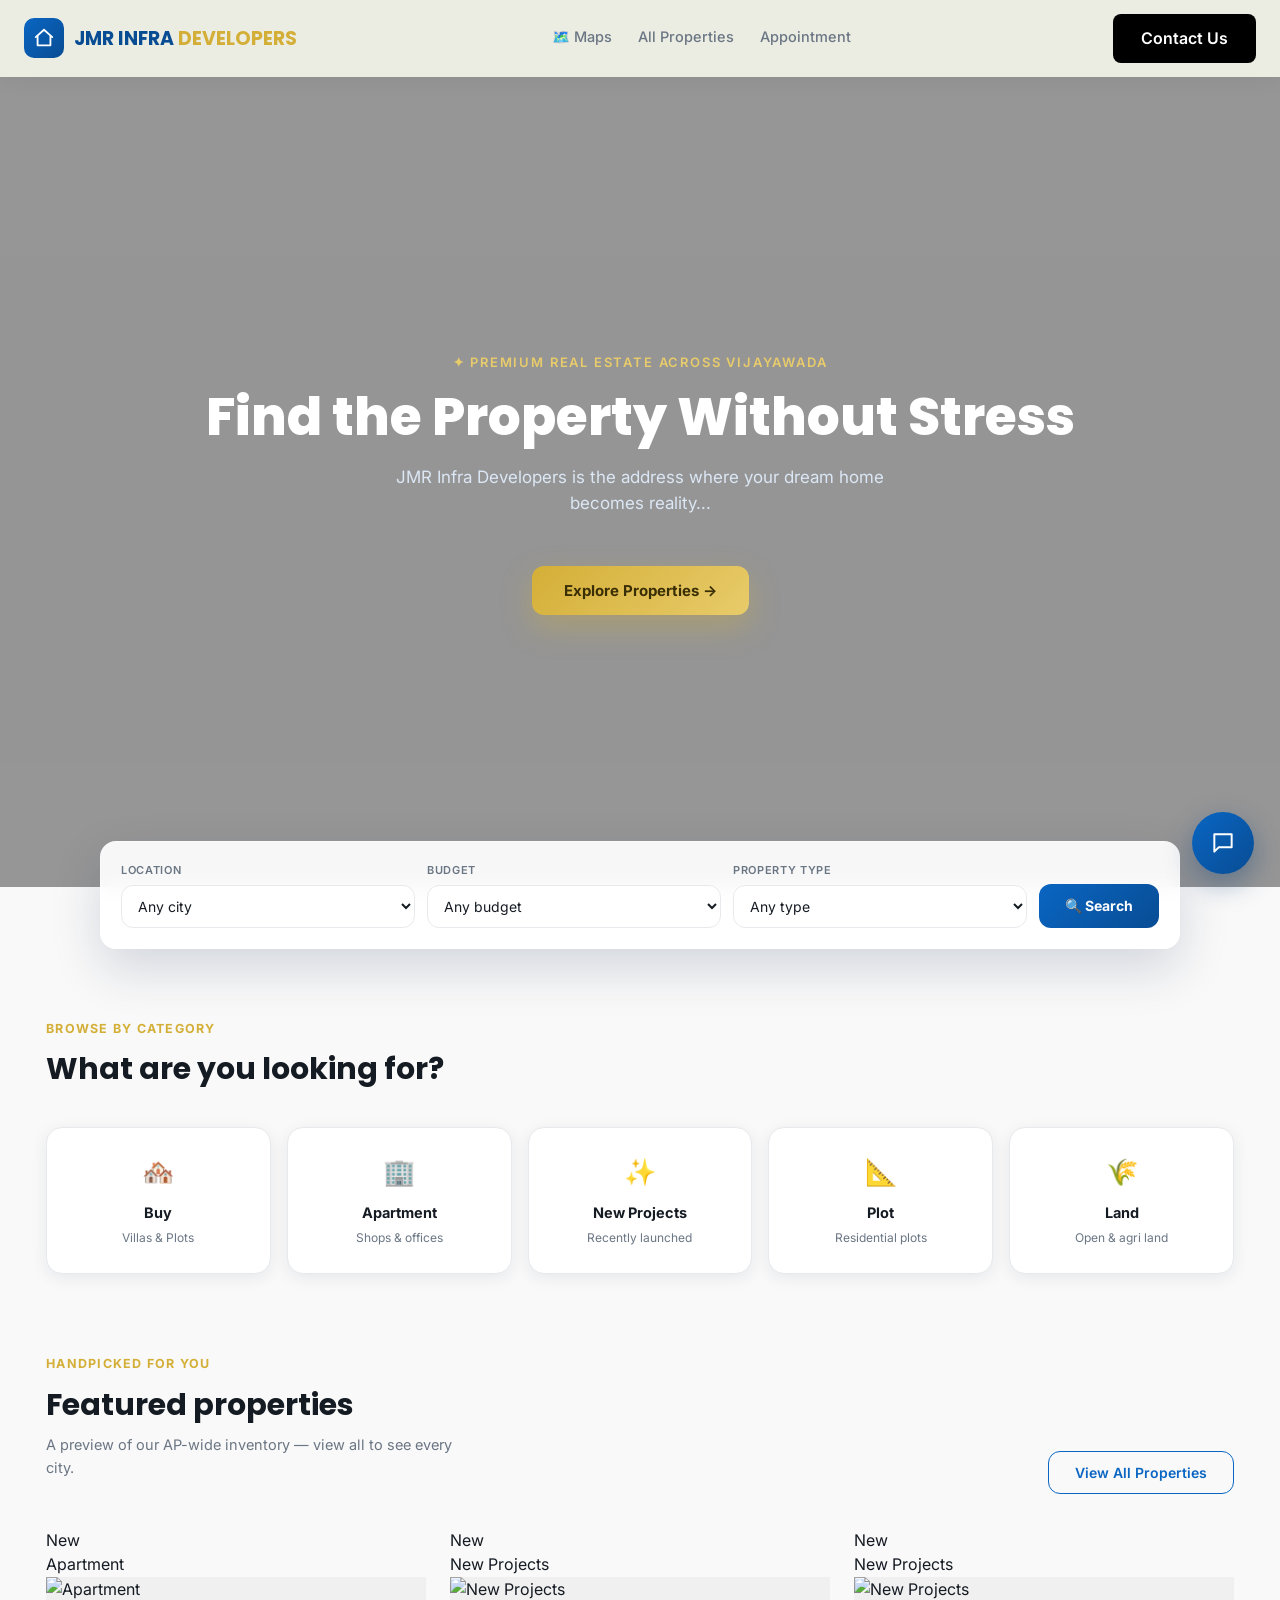
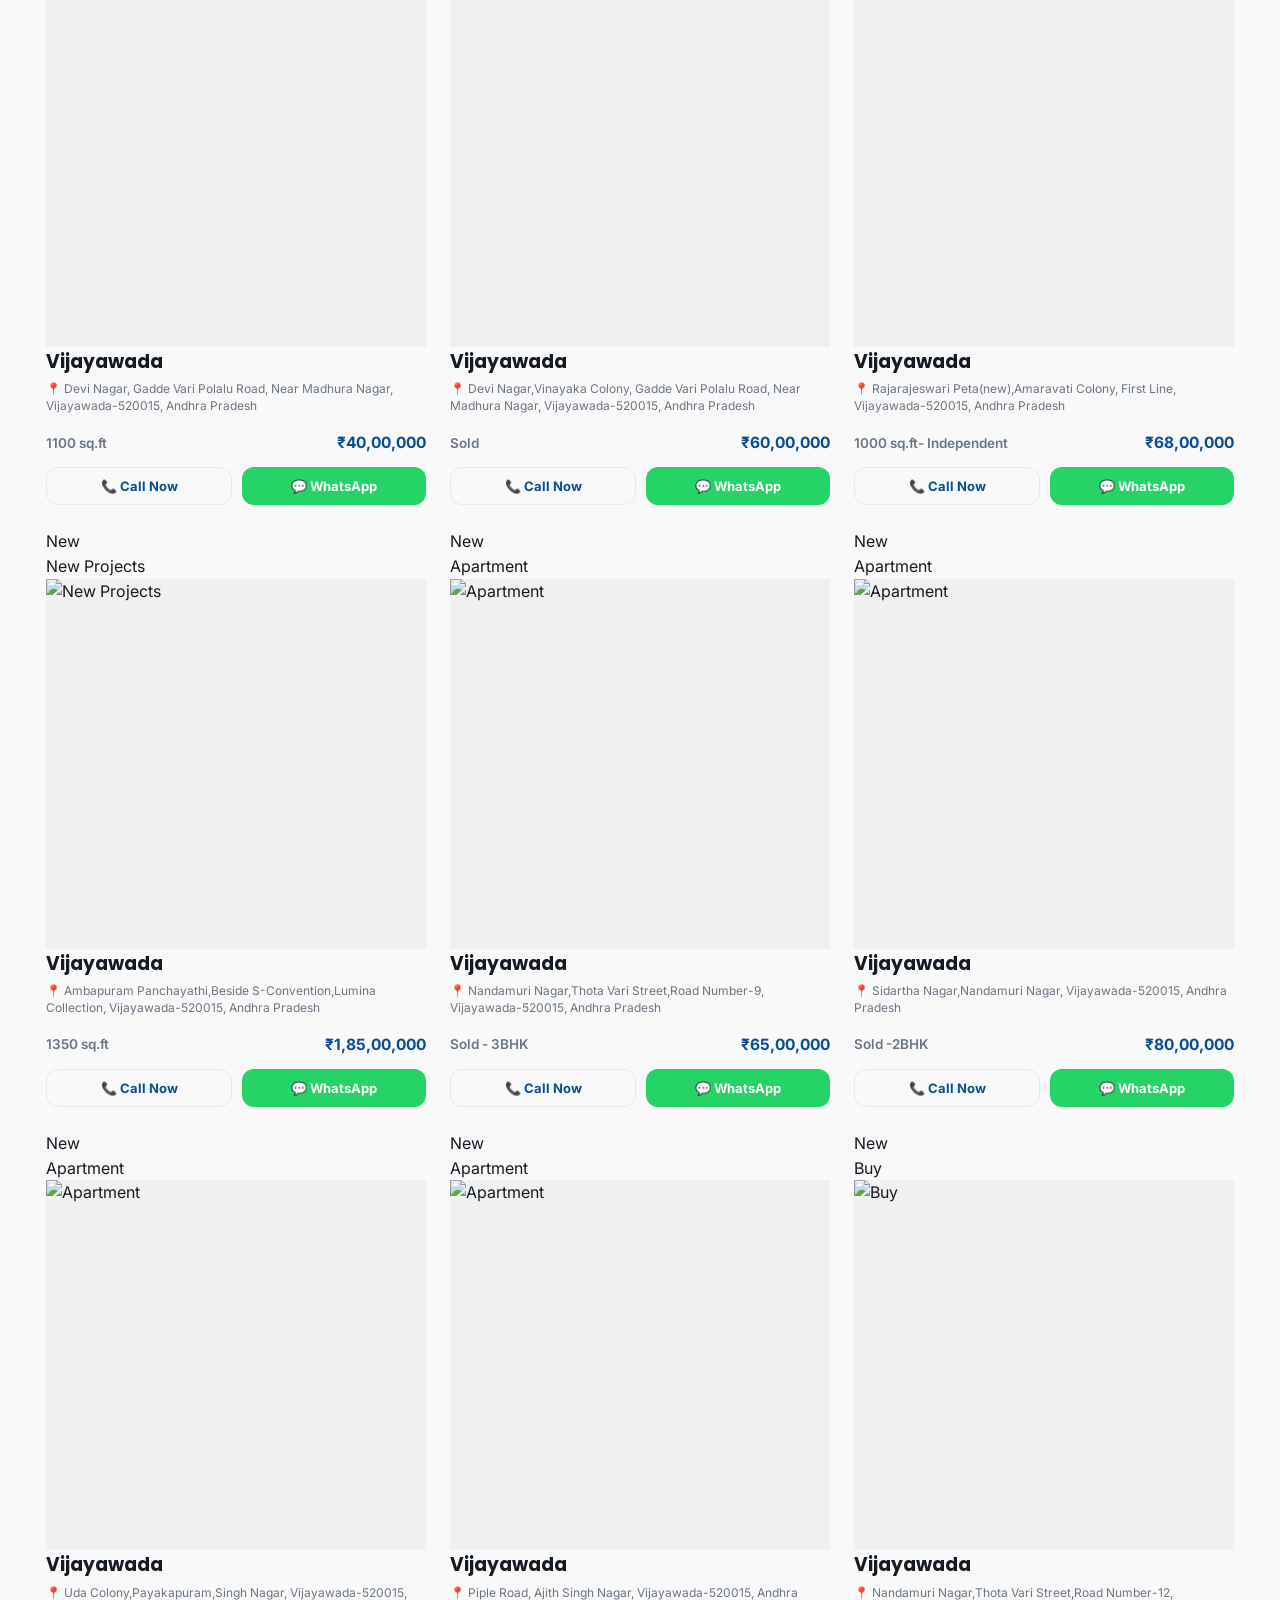
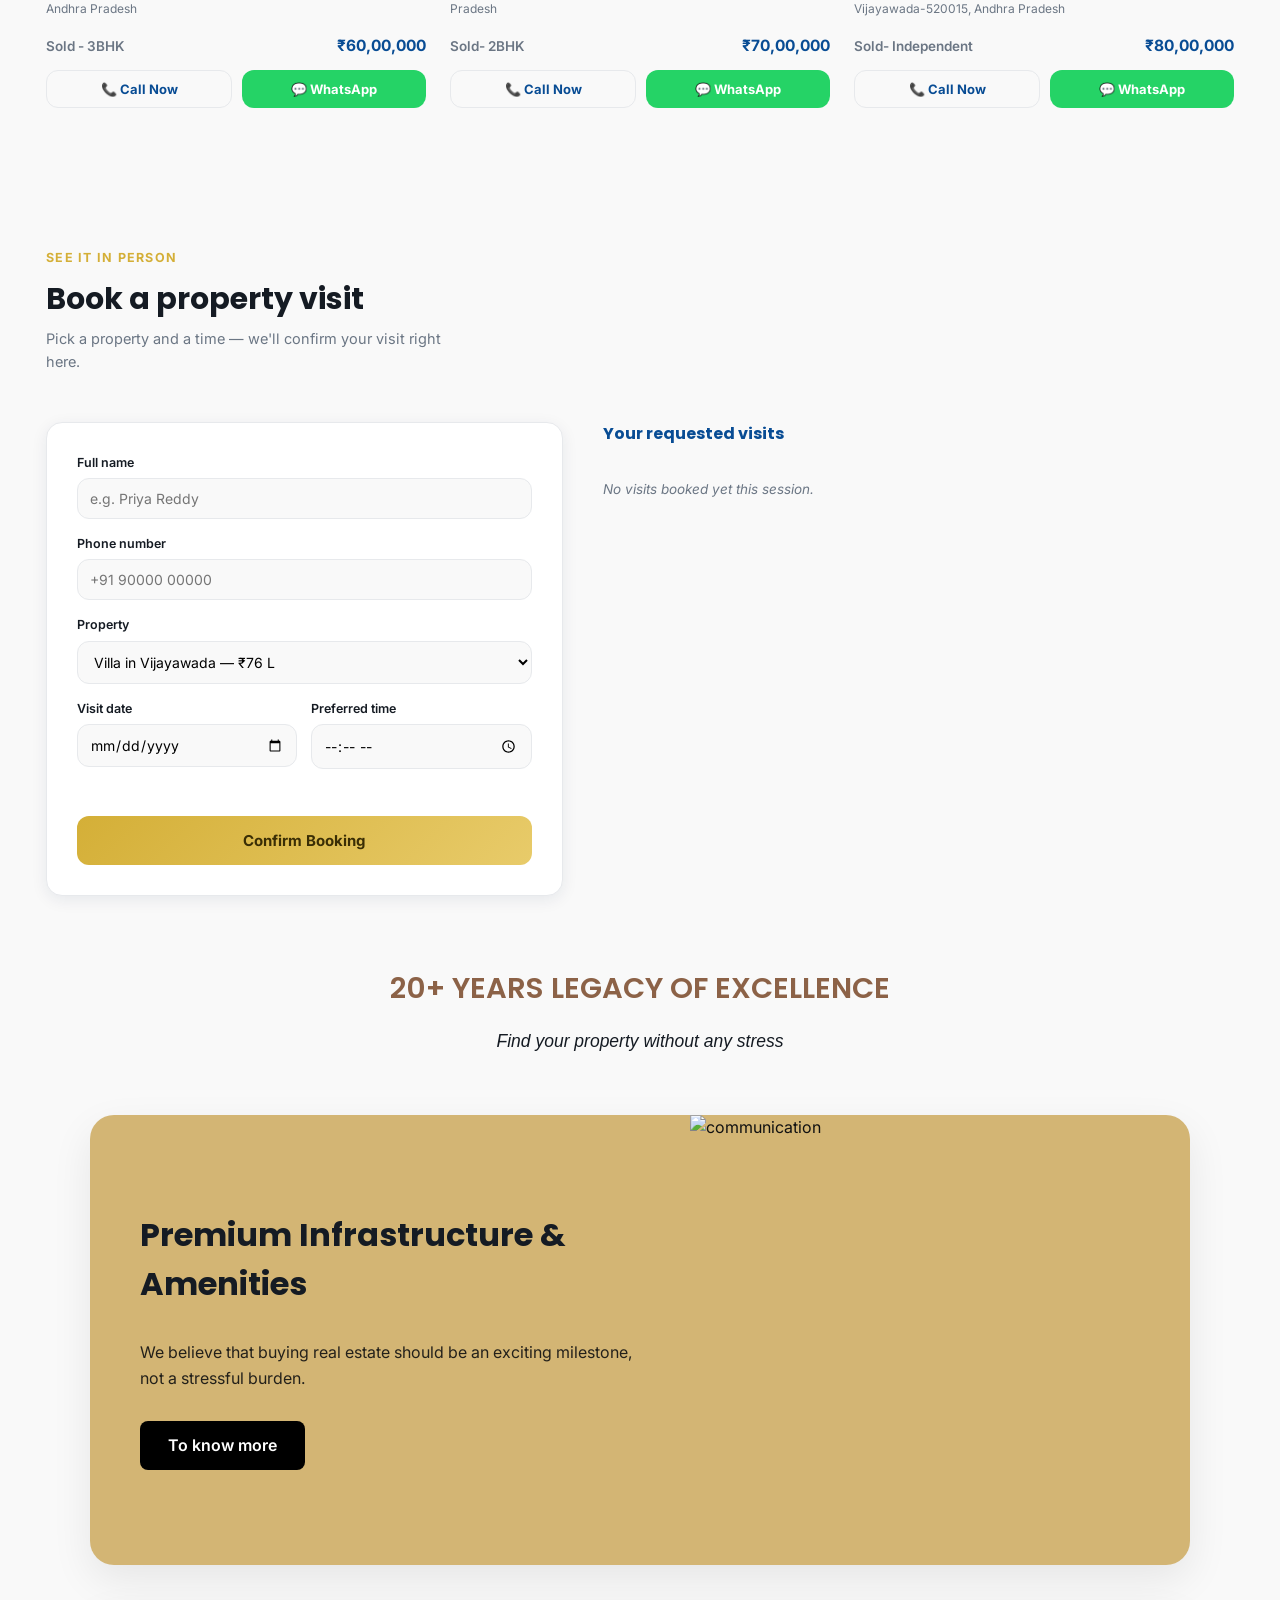
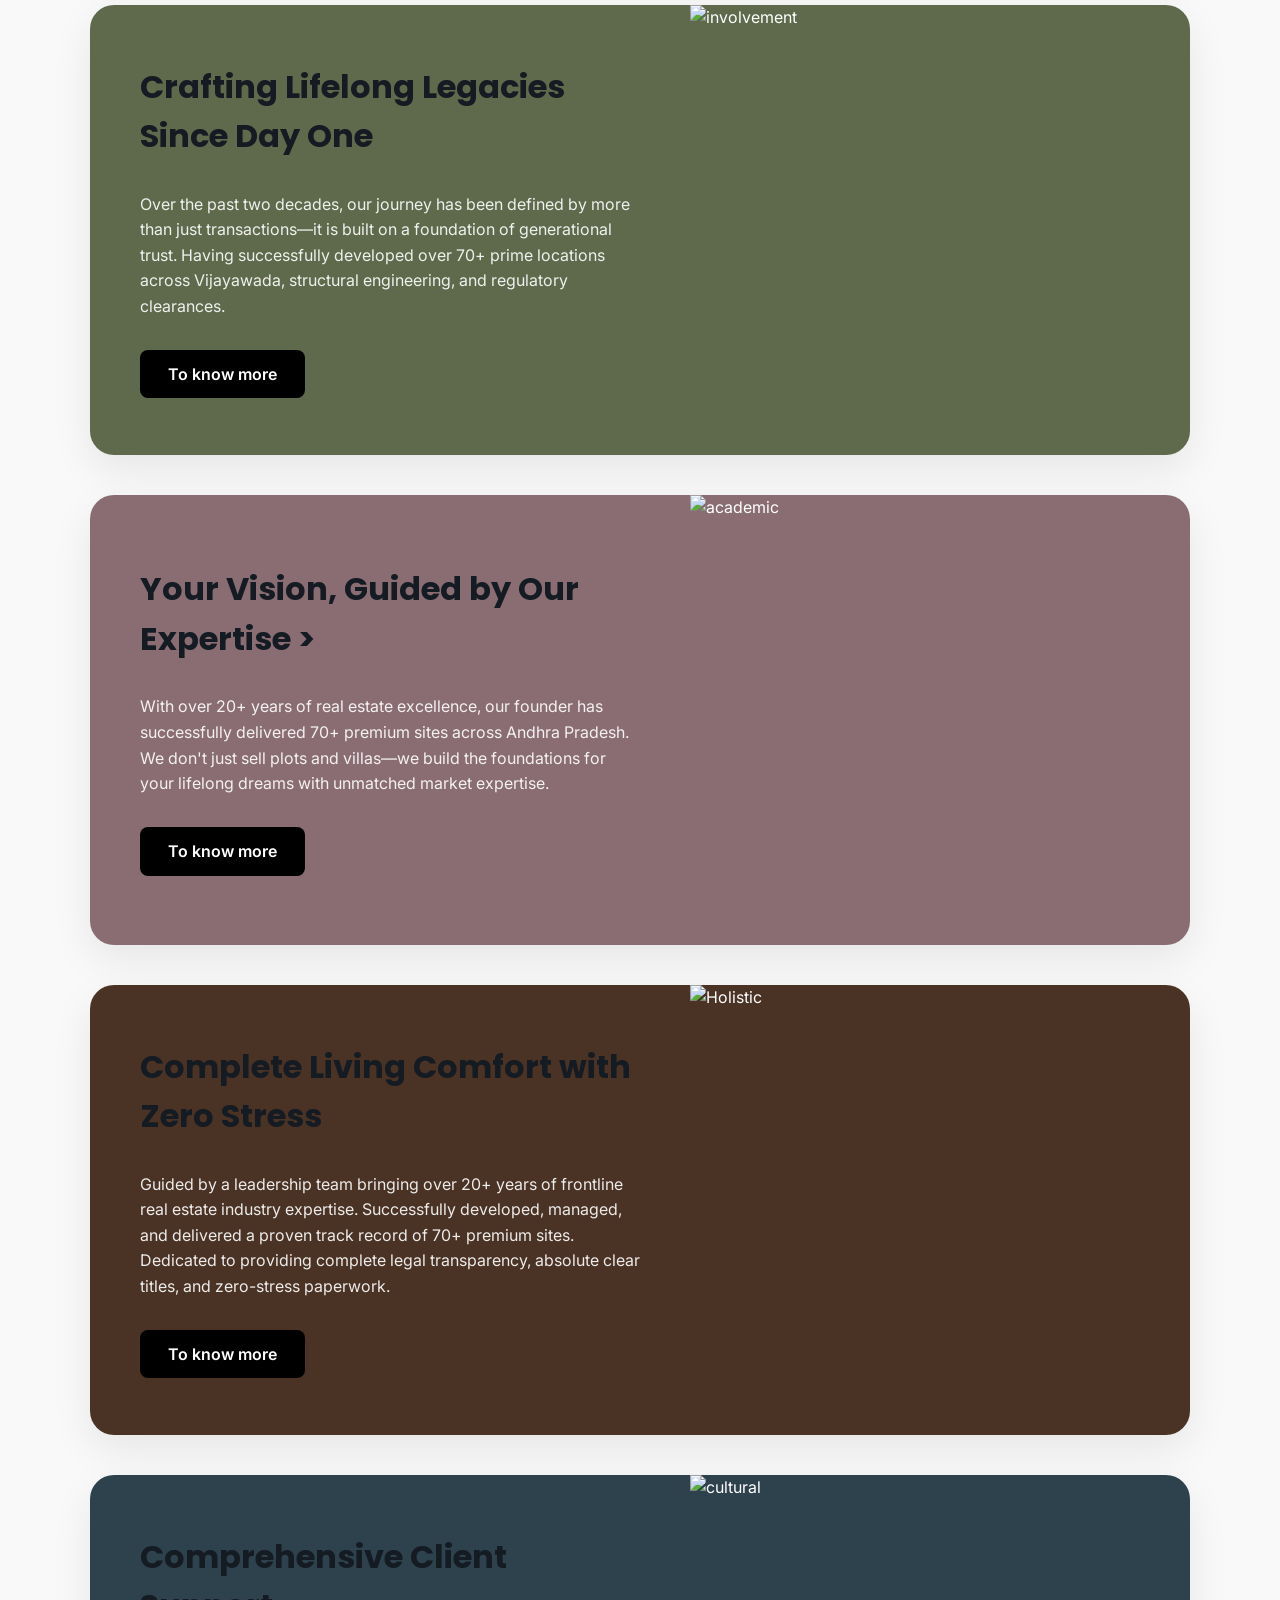
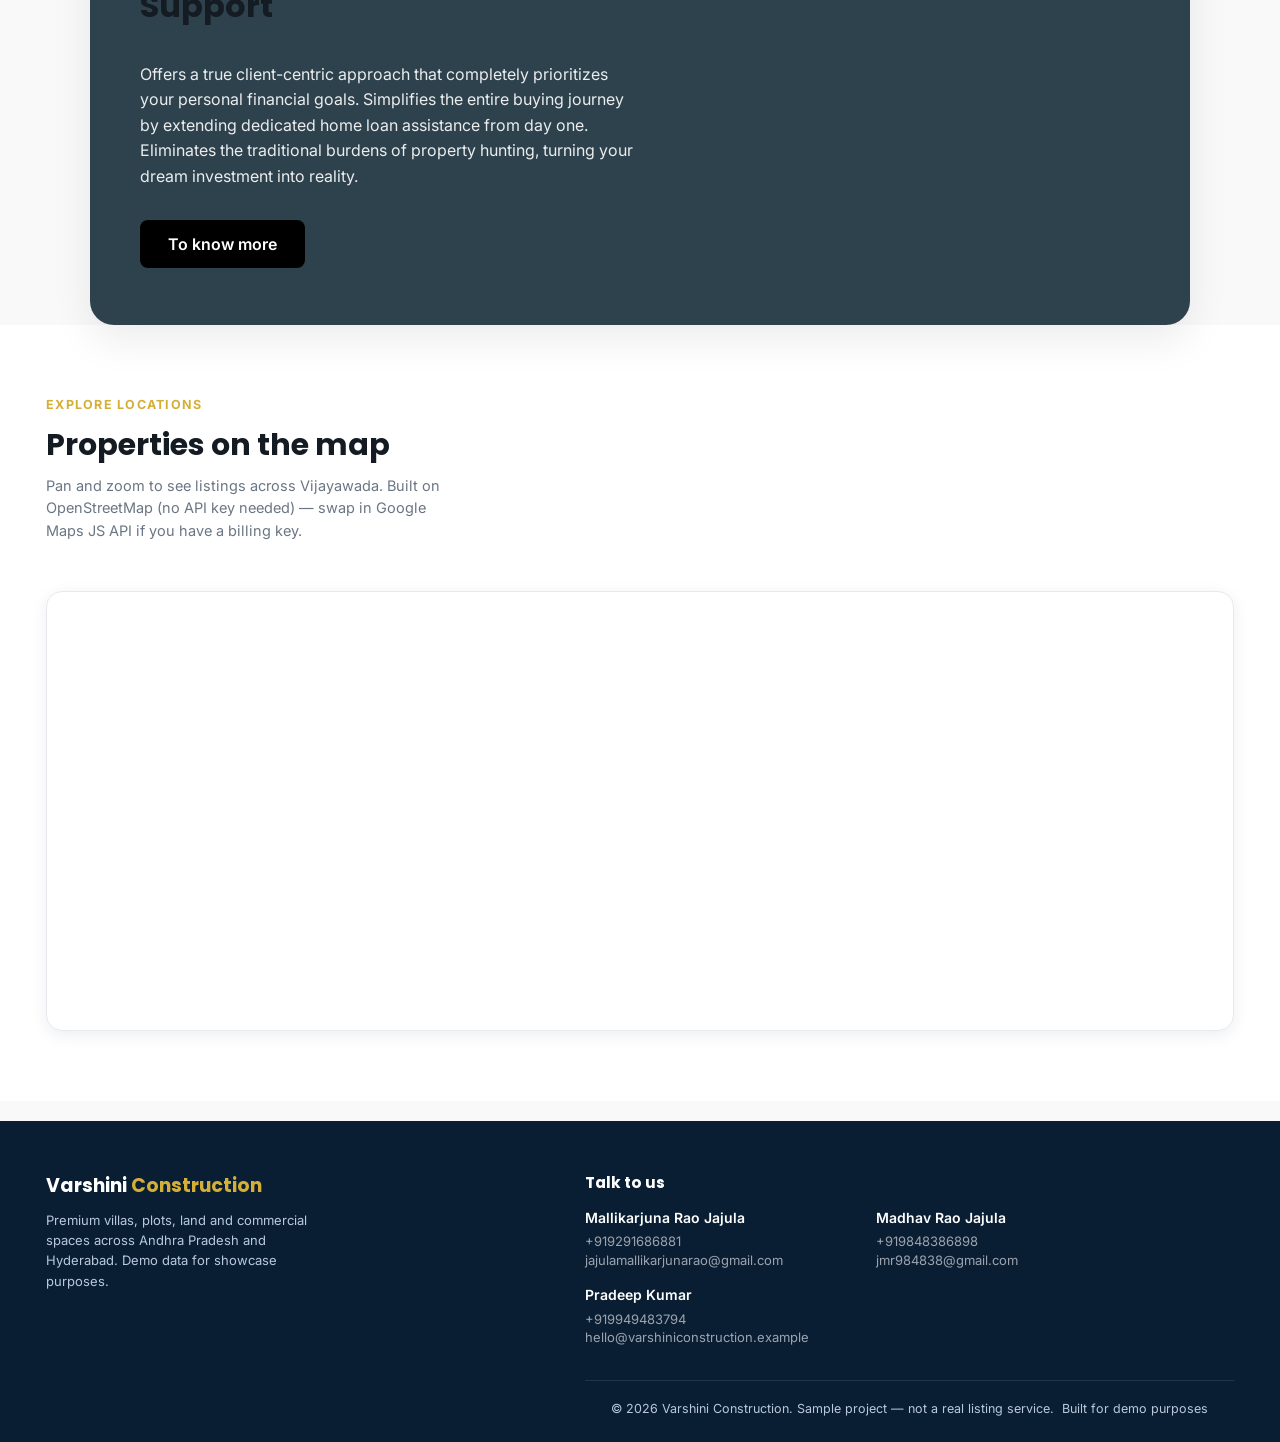
==== commit 109d4e11: "updated website code" ====
--- a/index.html
+++ b/index.html
@@ -205,11 +205,11 @@
                         <div class="stacked-card-content">
                             <h3>Premium Infrastructure & Amenities</h3>
                             <p>
-                                We believe that buying real estate should be an exciting milestone, not a stressful burden. From the moment you explore our properties to the final verification of clear titles, our team stands by your side with complete transparency</p>
+                                We believe that buying real estate should be an exciting milestone, not a stressful burden.</p>
                             <a href="https://wa.me/919949483794" class="btn-card card-redirect" target="_blank" rel="noopener noreferrer">To know more</a>
                         </div>
                         <div class="stacked-card-image">
-                            <img src="https://i.postimg.cc/hts3G4Bg/MADHAV-RAO.png" alt="communication">
+                            <img src="https://i.postimg.cc/qMfNJY20/MADHAV-RAO.png" alt="communication">
                         </div>
                     </div>
                 </div>
@@ -286,7 +286,7 @@
                     <div>
                         <span class="eyebrow">Explore locations</span>
                         <h2>Properties on the map</h2>
-                        <p>Pan and zoom to see listings across Andhra Pradesh &amp; Hyderabad. Built on OpenStreetMap (no API key needed) — swap in Google Maps JS API if you have a billing key.</p>
+                        <p>Pan and zoom to see listings across Vijayawada. Built on OpenStreetMap (no API key needed) — swap in Google Maps JS API if you have a billing key.</p>
                     </div>
                 </div>
                 <div id="map"></div>
--- a/style.css
+++ b/style.css
@@ -1468,4 +1468,60 @@
     width: 100%;
     height: 100%;
     object-fit: cover;
+}
+/* Mobile Responsive Styles for About Us Section (Screens 768px and below) */
+@media screen and (max-width: 768px) {
+  
+  /* 1. Stack the about section row items vertically */
+  .row, .grid, div[class*="container"] {
+    display: flex !important;
+    flex-direction: column !important;
+    width: 100% !important;
+  }
+
+  /* 2. Fix the individual card layout to stop text overlapping the image */
+  .about-card, 
+  .legacy-card,
+  div[class*="col-"] {
+    width: 100% !important;             
+    max-width: 100% !important;
+    margin-bottom: 20px !important;
+    display: flex !important;
+    /* Stacks the text content and image vertically so nothing overlaps */
+    flex-direction: column-reverse !important; 
+    height: auto !important;           
+    min-height: unset !important;
+    background-size: cover !important;
+    background-position: center !important;
+  }
+
+  /* 3. Force the full image container to be completely visible */
+  .about-card img,
+  .legacy-card img,
+  div[class*="col-"] img,
+  .about-card .image-container,
+  div[class*="col-"] [class*="img"],
+  div[class*="col-"] svg {
+    width: 100% !important;
+    height: 200px !important; /* Sets a visible height for the image on mobile */
+    max-height: 250px !important;
+    object-fit: cover !important; /* Ensures the photo fills its space without distortion */
+    display: block !important;
+    position: relative !important;
+    right: auto !important;
+    top: auto !important;
+  }
+
+  /* 4. Reset the text content block so it stops floating over the picture */
+  .about-card .text-content,
+  div[class*="col-"] .card-body,
+  div[class*="col-"] > div:not([class*="img"]) {
+    width: 100% !important;
+    position: relative !important;
+    top: 0 !important;
+    left: 0 !important;
+    transform: none !important;
+    padding: 20px !important;
+    box-sizing: border-box !important;
+  }
 }
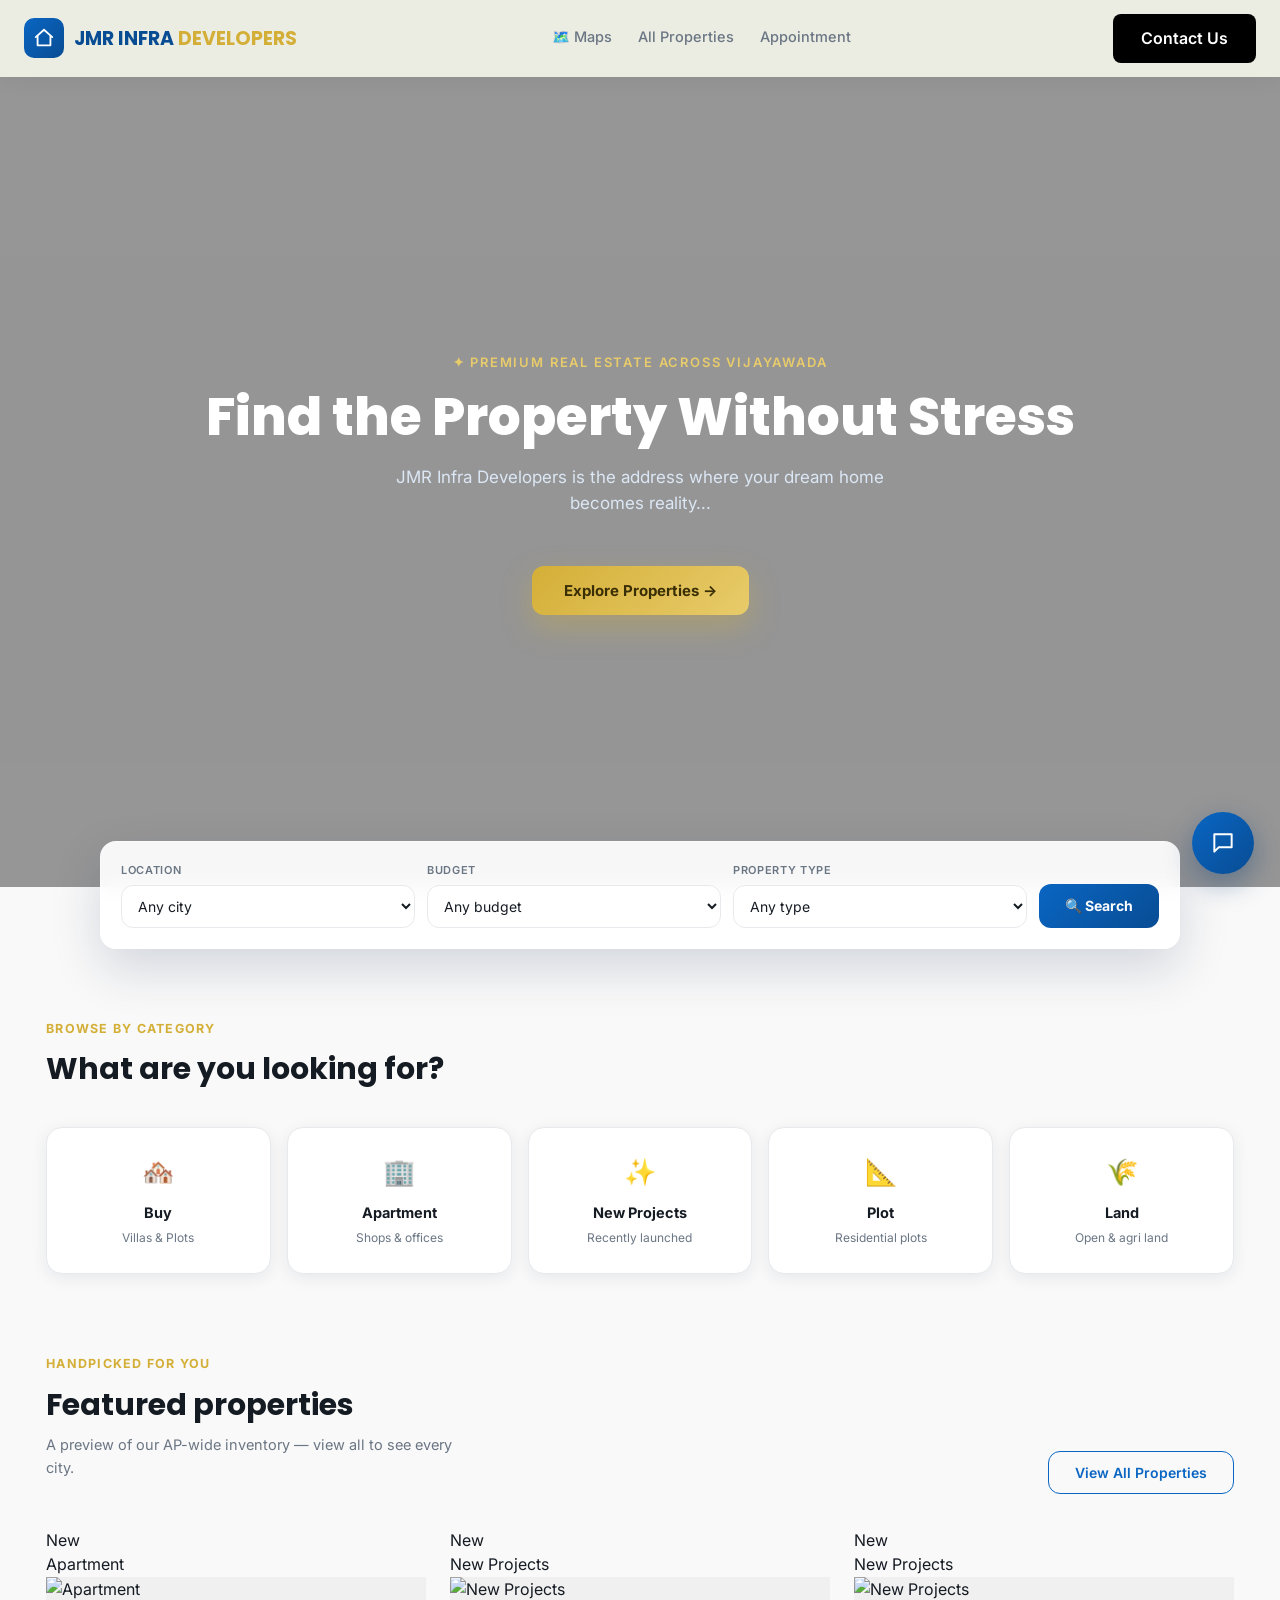
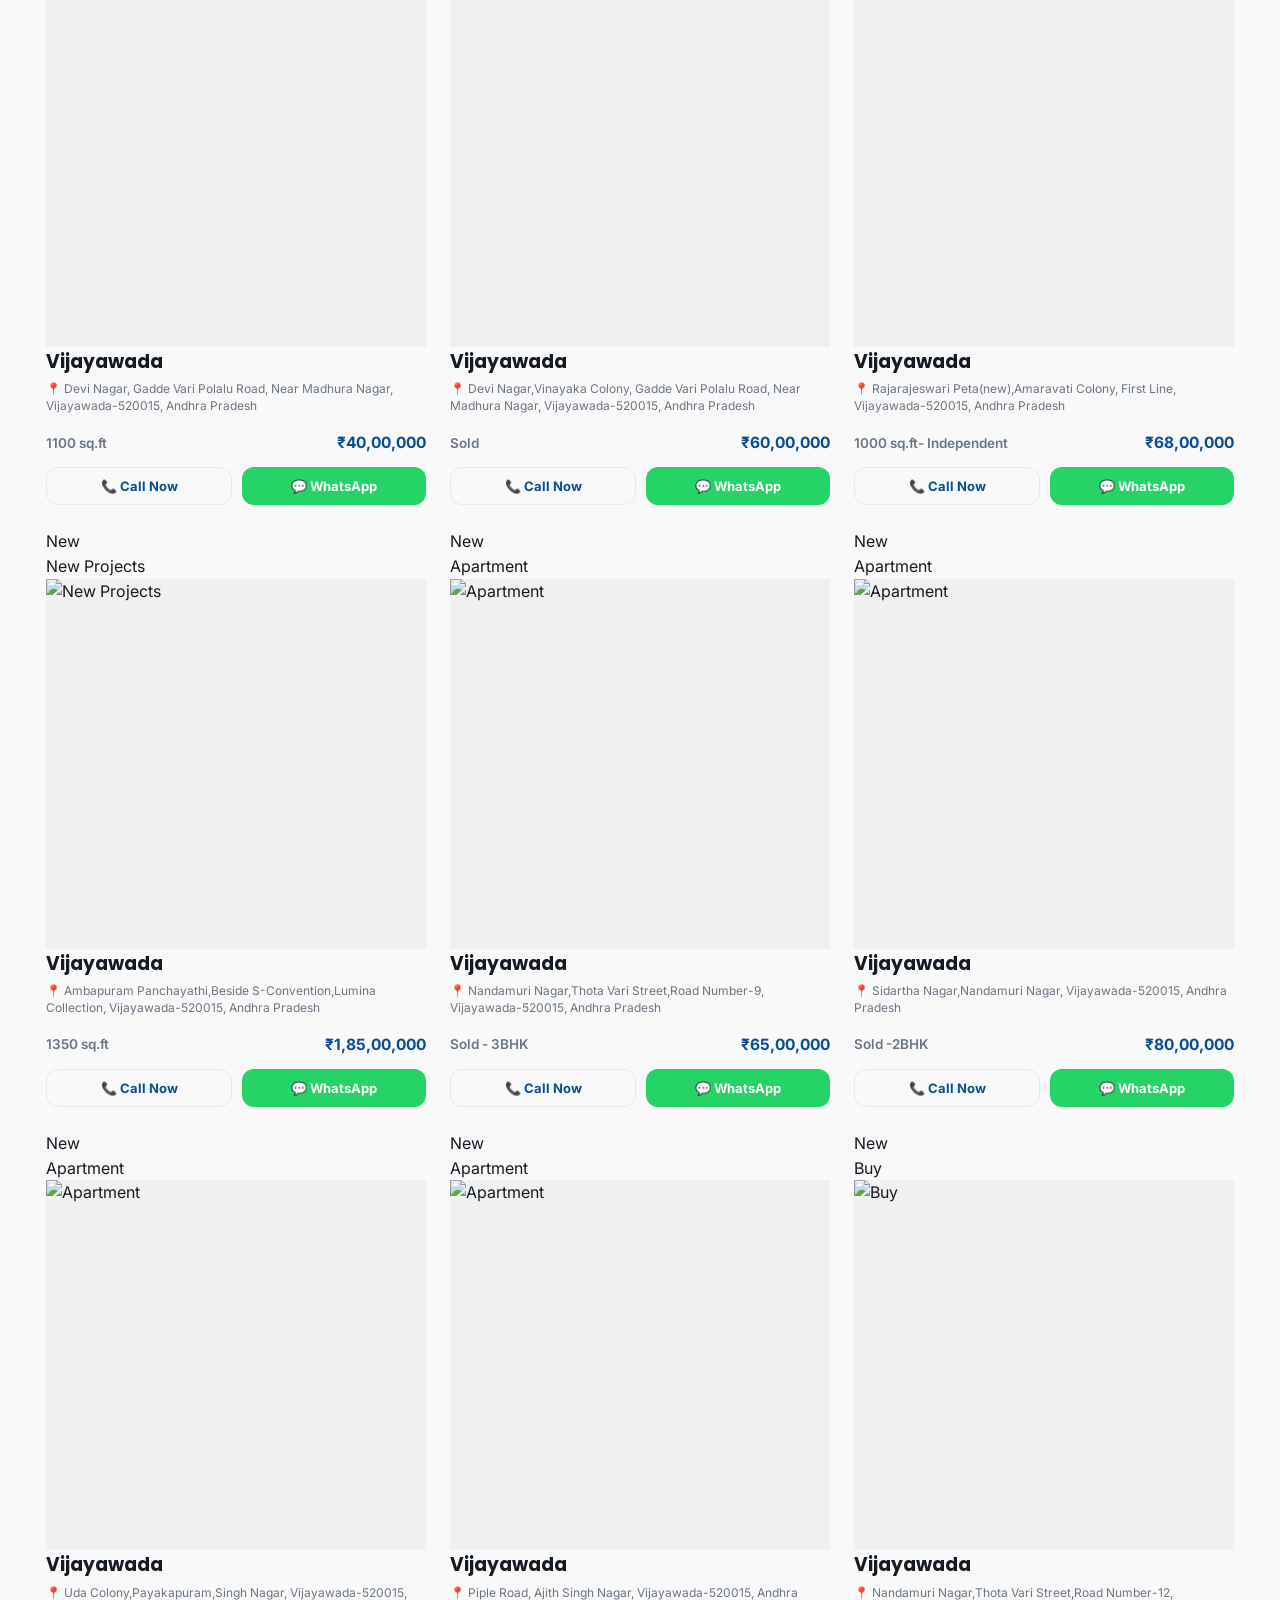
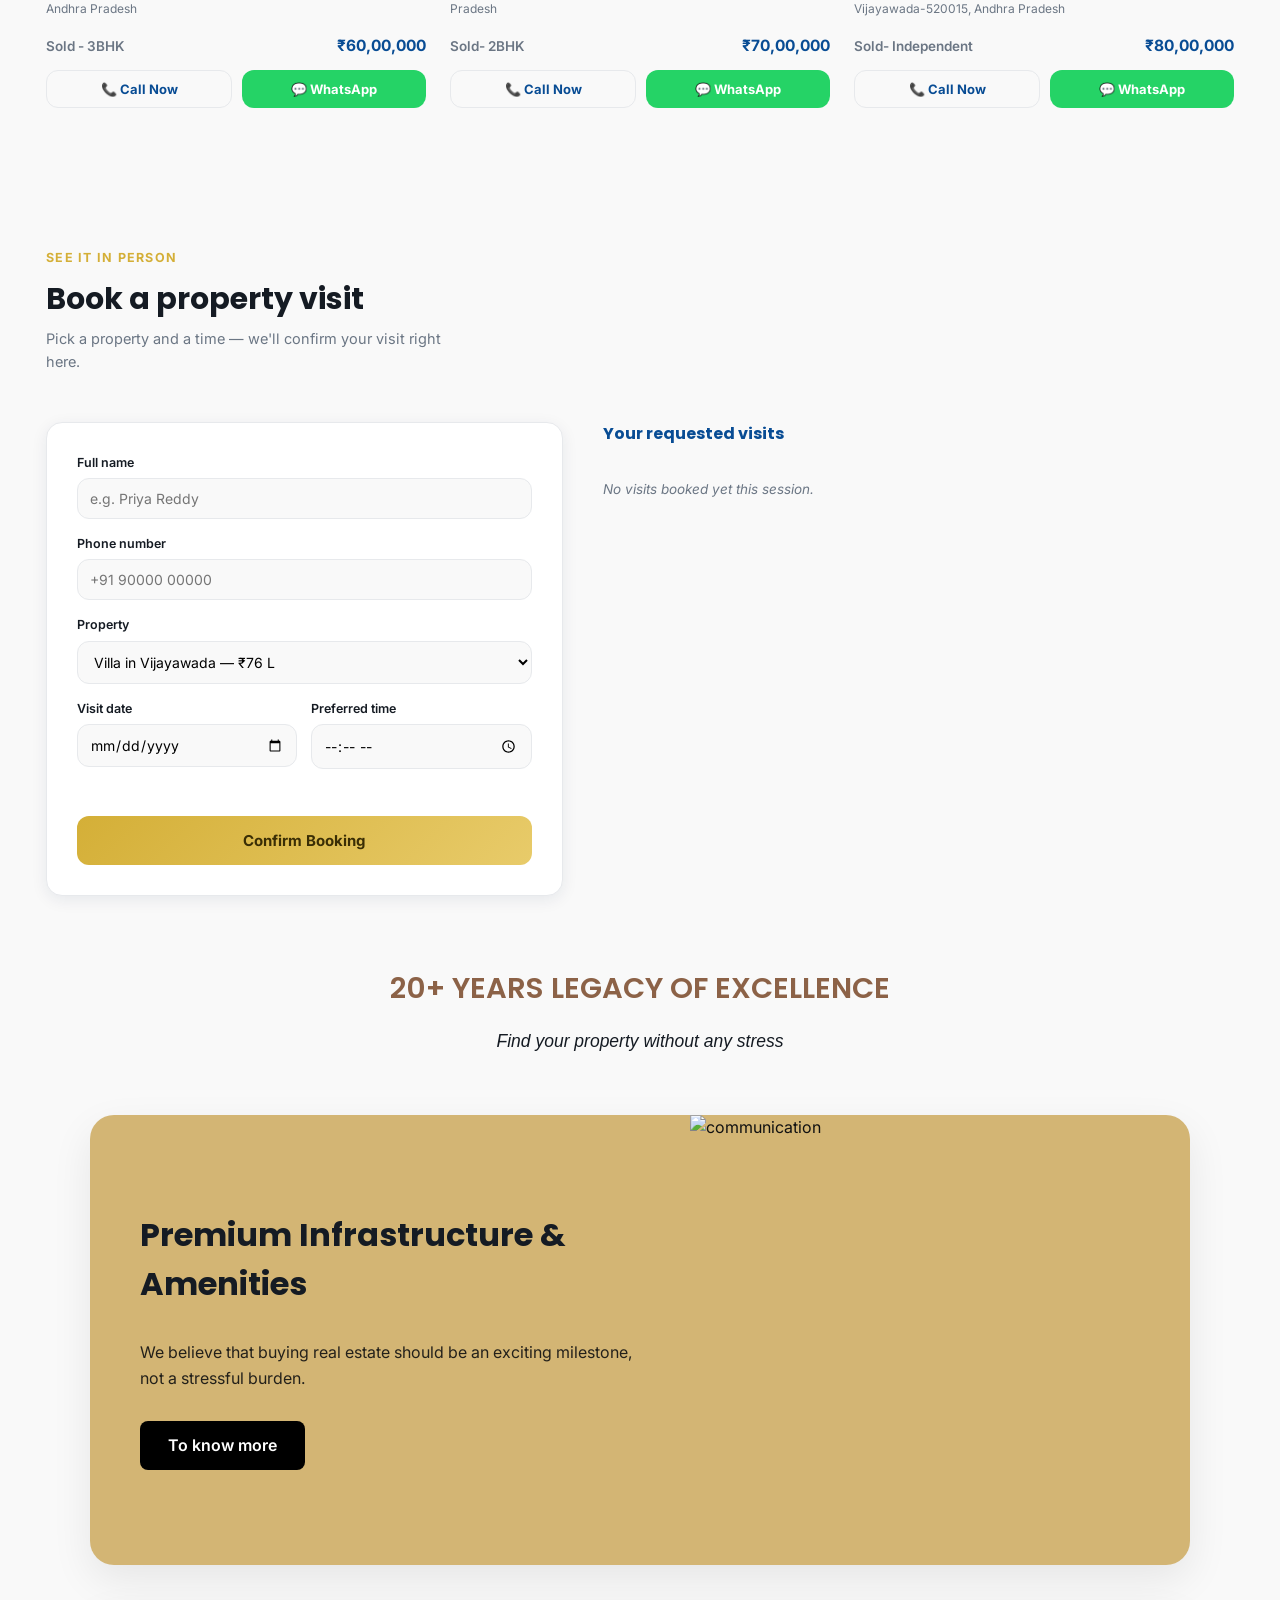
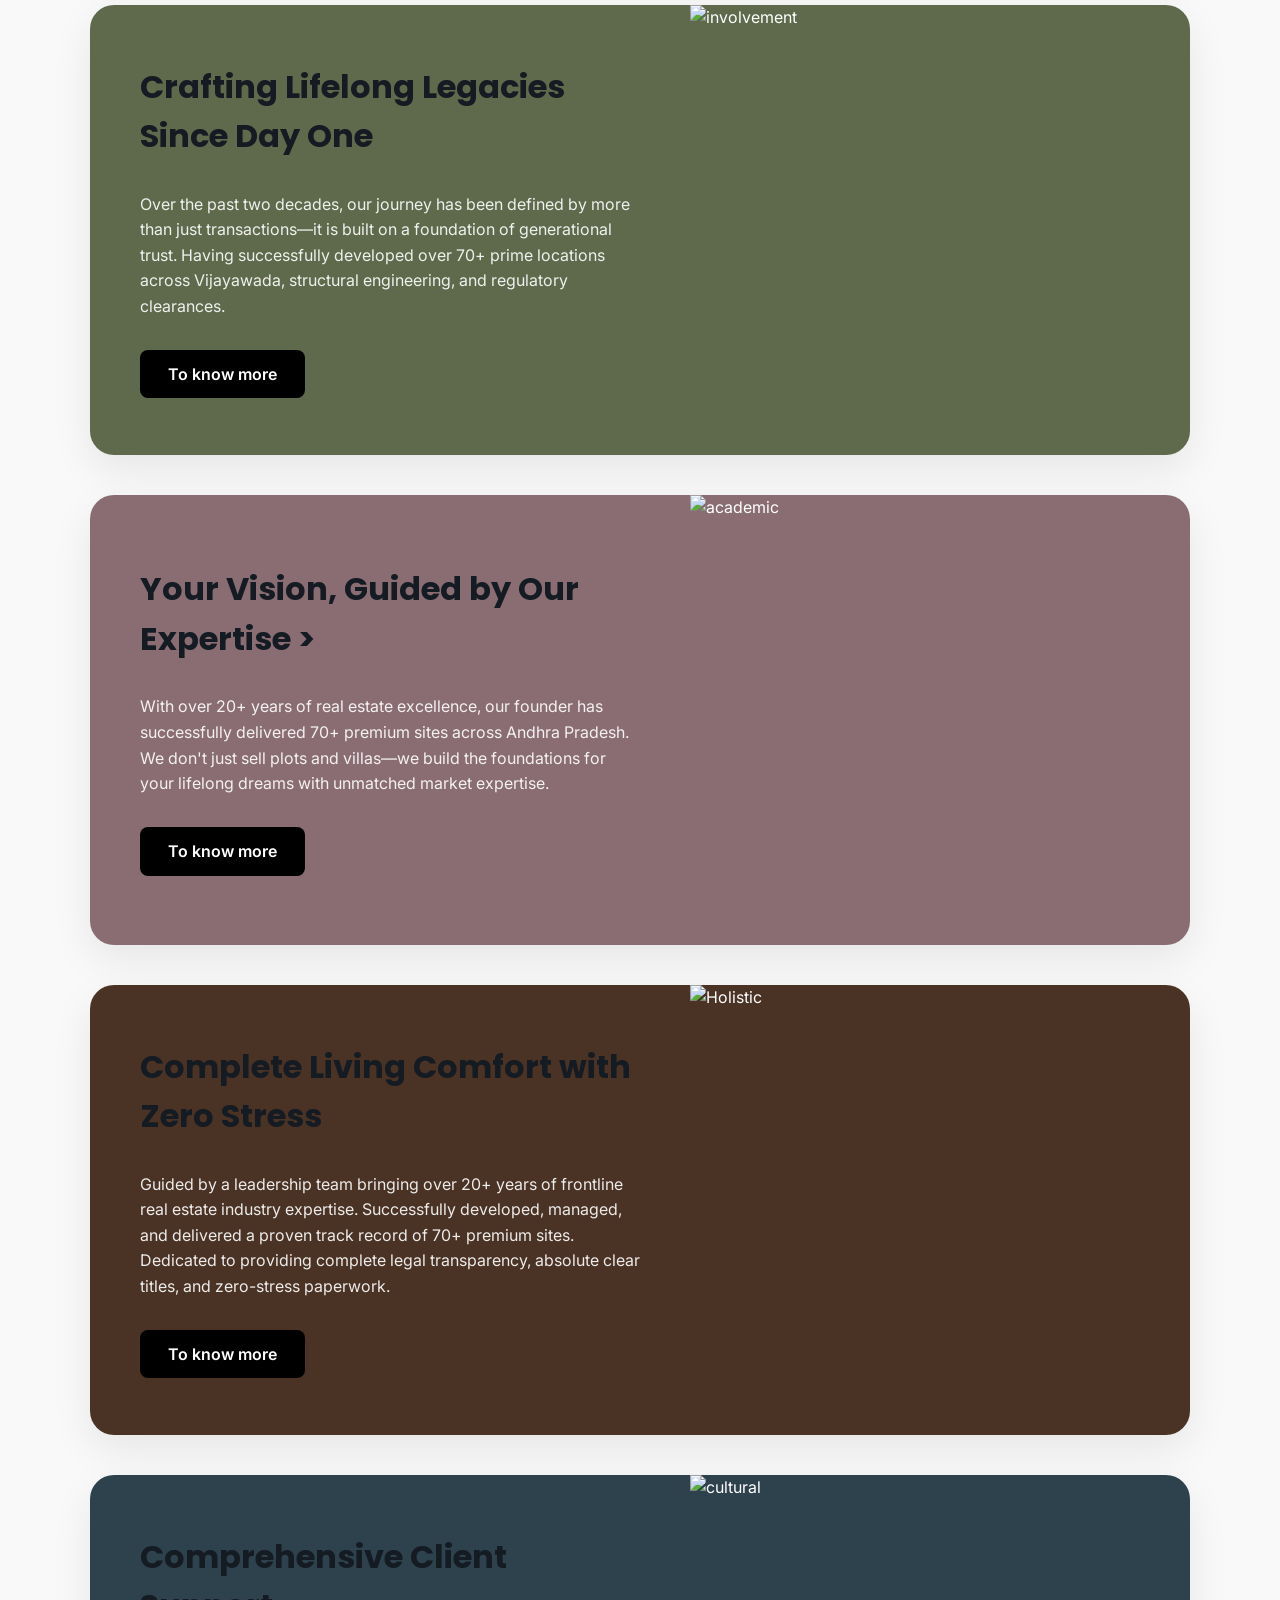
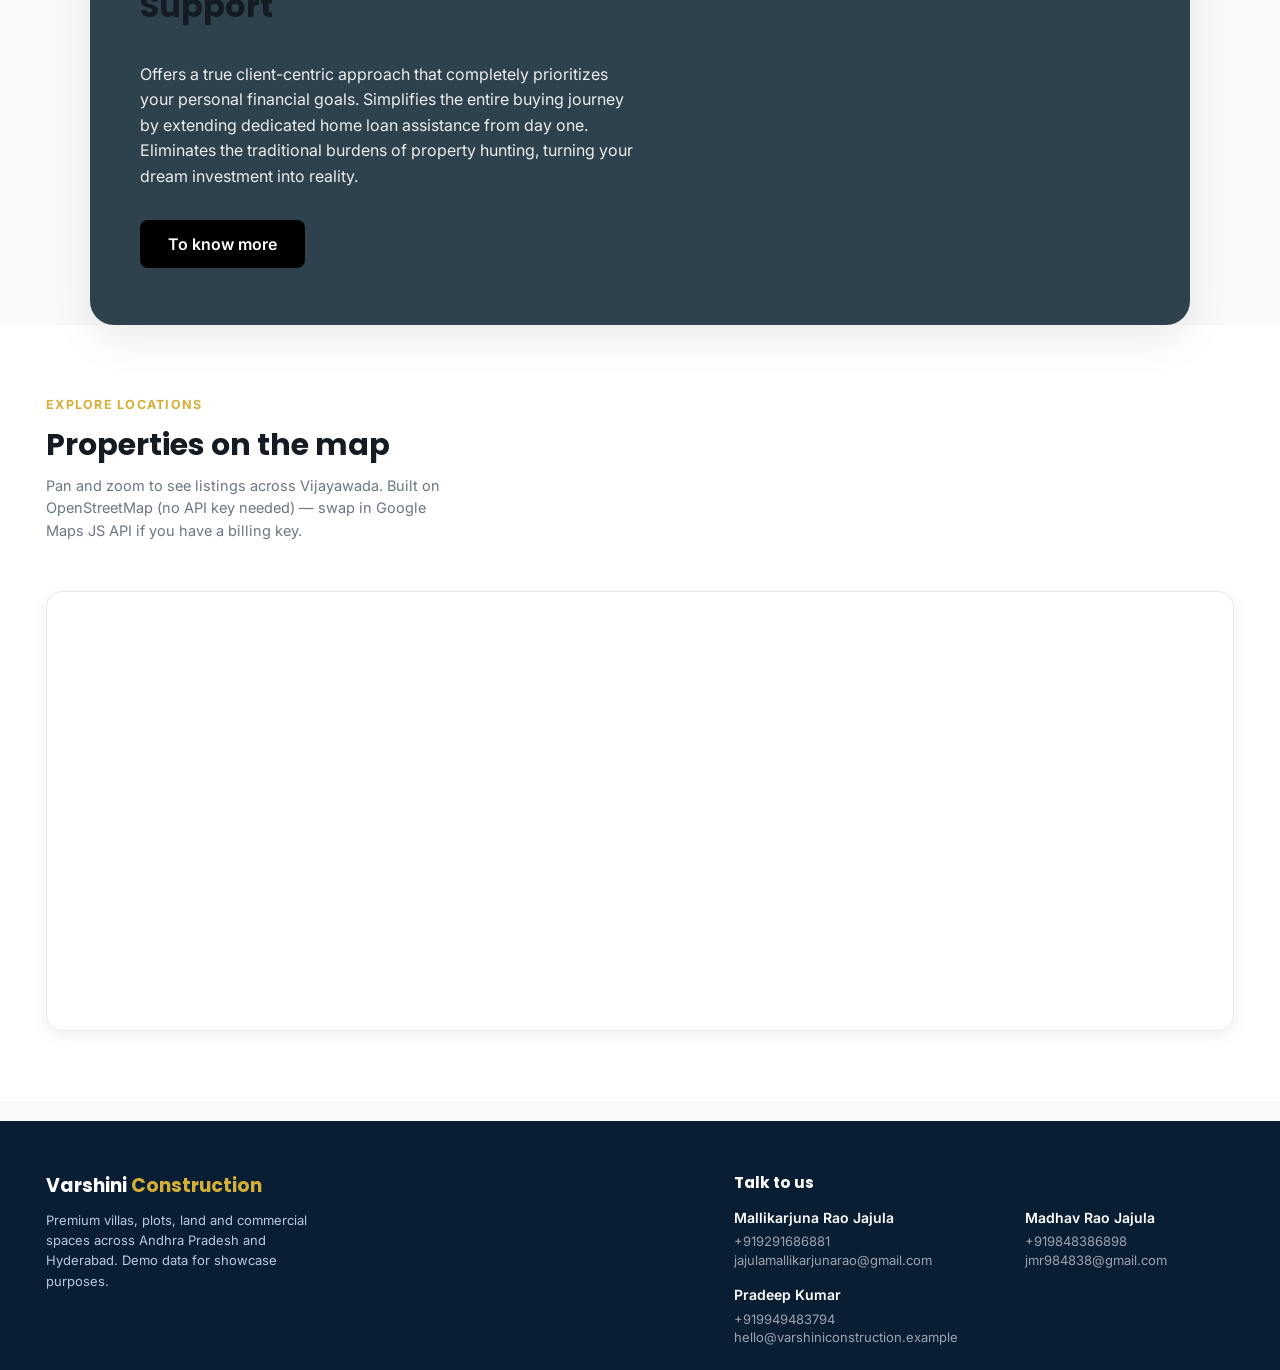
==== commit e31e7a06: "updated website code" ====
--- a/index.html
+++ b/index.html
@@ -364,10 +364,6 @@
                             <p style="font-size:13px;">+919949483794<br>hello@varshiniconstruction.example</p>
                         </div>
                     </div>
-                </div>
-                <div class="wrap footer-bottom">
-                    <span>© 2026 Varshini Construction. Sample project — not a real listing service.</span>
-                    <span>Built for demo purposes</span>
                 </div>
     </footer>
 
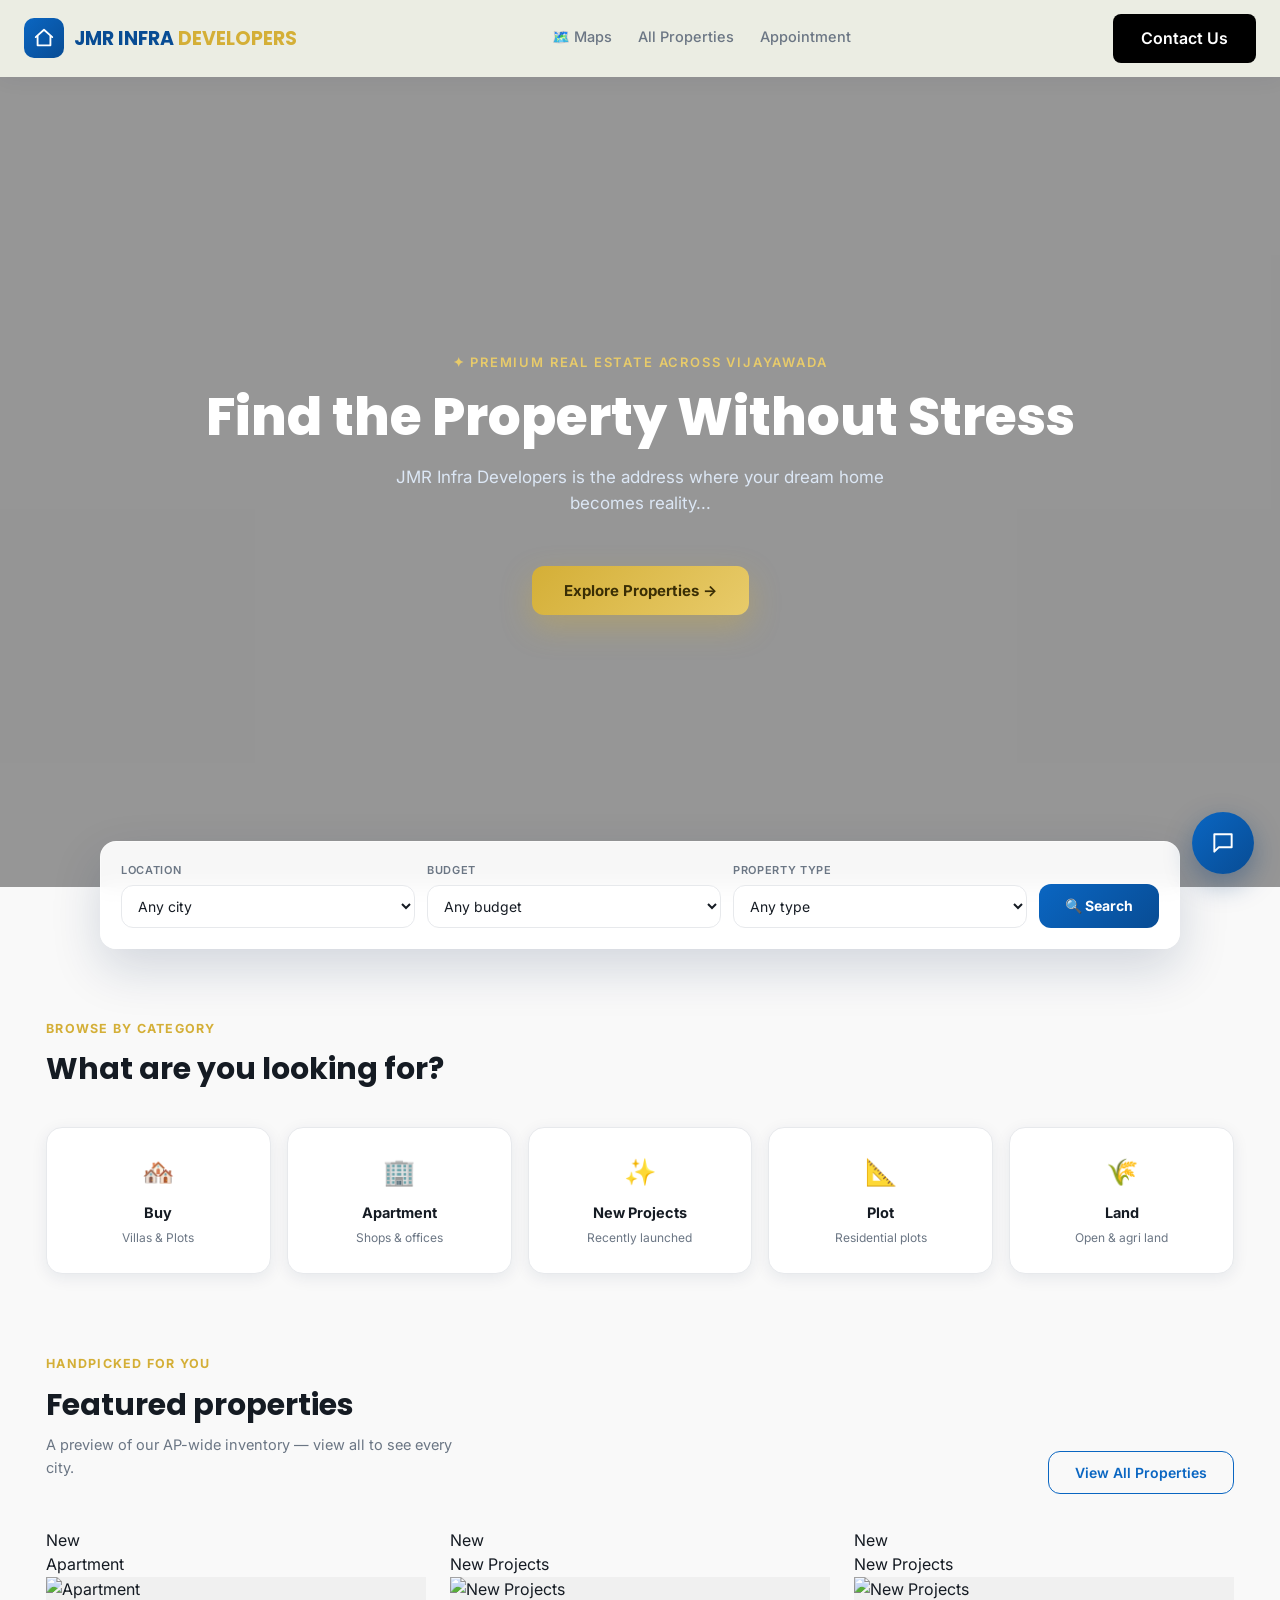
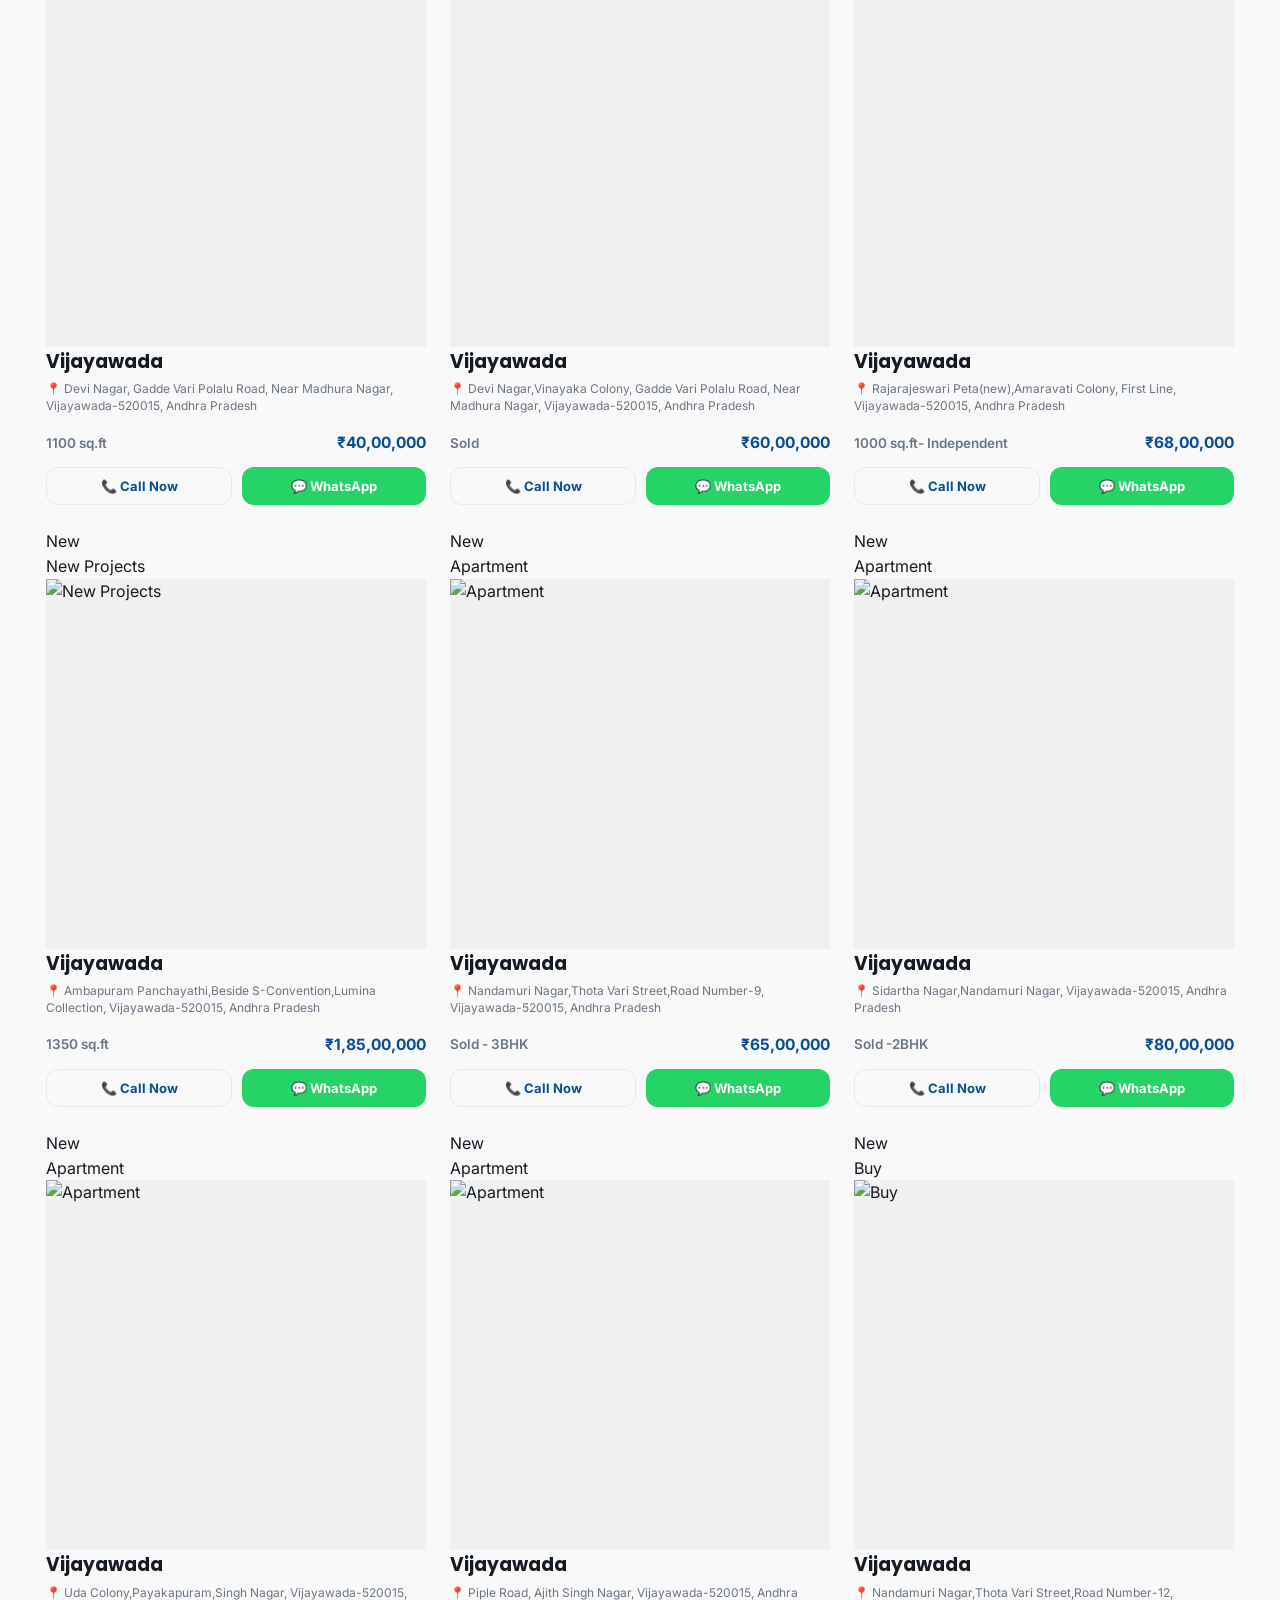
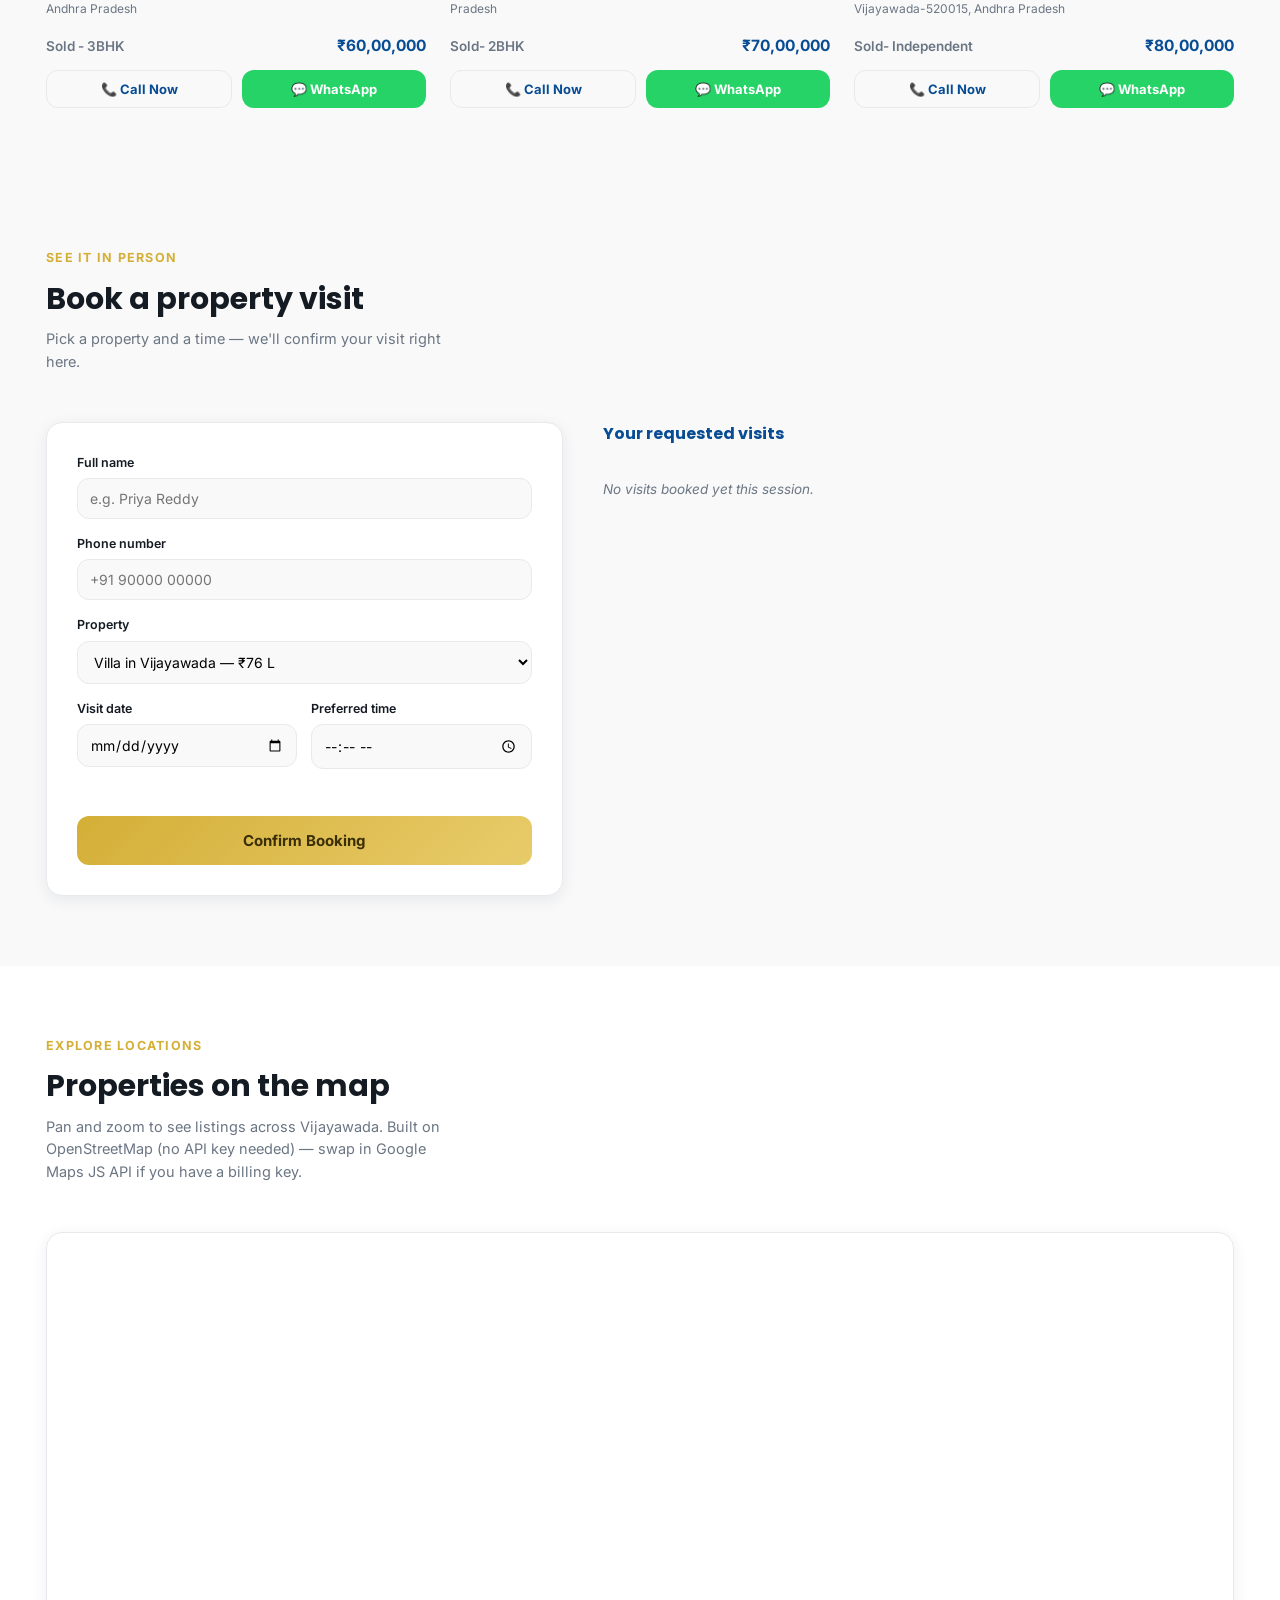
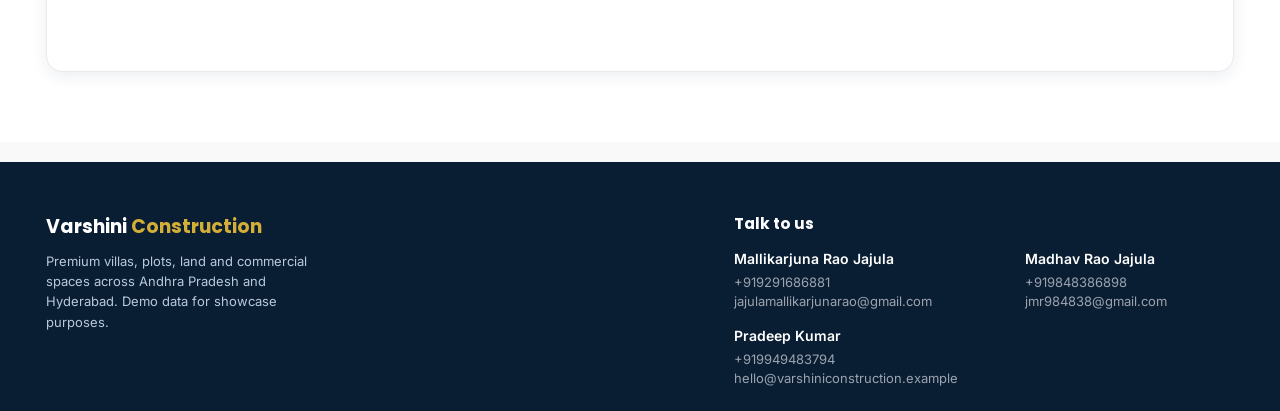
==== commit 4c838d00: "updated website code" ====
--- a/index.html
+++ b/index.html
@@ -194,92 +194,7 @@
                 </div>
             </div>
         </section>
-        <section class="services-section" id="services">
-            <h2 class="section-subtitle">20+ years Legacy of Excellence</h2>
-            <p class="section-title">Find your property without any stress</p>
-
-            <div class="services-stack-container">
-
-                <div class="service-stacked-card communication-bg">
-                    <div class="card-inner-layout">
-                        <div class="stacked-card-content">
-                            <h3>Premium Infrastructure & Amenities</h3>
-                            <p>
-                                We believe that buying real estate should be an exciting milestone, not a stressful burden.</p>
-                            <a href="https://wa.me/919949483794" class="btn-card card-redirect" target="_blank" rel="noopener noreferrer">To know more</a>
-                        </div>
-                        <div class="stacked-card-image">
-                            <img src="https://i.postimg.cc/qMfNJY20/MADHAV-RAO.png" alt="communication">
-                        </div>
-                    </div>
-                </div>
-
-                <div class="service-stacked-card involvement-bg">
-                    <div class="card-inner-layout">
-                        <div class="stacked-card-content">
-                            <h3>Crafting Lifelong Legacies Since Day One</h3>
-                            <p>Over the past two decades, our journey has been defined by more than just transactions—it is built on a foundation of generational trust. Having successfully developed over 70+ prime locations across Vijayawada, structural engineering, and regulatory clearances.
-
-                            </p>
-                            <a href="https://wa.me/919949483794" class="btn-card card-redirect" target="_blank" rel="noopener noreferrer">To know more</a>
-                        </div>
-                        <div class="stacked-card-image">
-                            <img src="https://i.postimg.cc/mrqjctp0/MADHAV-PRADEEP.png" alt="involvement">
-                        </div>
-                    </div>
-                </div>
-
-                <div class="service-stacked-card academic-bg">
-                    <div class="card-inner-layout">
-                        <div class="stacked-card-content">
-                            <h3>Your Vision, Guided by Our Expertise ></h3>
-                            <p>With over 20+ years of real estate excellence, our founder has successfully delivered 70+ premium sites across Andhra Pradesh. We don't just sell plots and villas—we build the foundations for your lifelong dreams with unmatched market expertise.
-
-                            </p>
-                            <a href="https://wa.me/919949483794" class="btn-card card-redirect" target="_blank" rel="noopener noreferrer">To know more</a>
-                        </div>
-                        <div class="stacked-card-image">
-                            <img src="https://images.pexels.com/photos/35397760/pexels-photo-35397760.jpeg" alt="academic">
-                        </div>
-                    </div>
-                </div>
-
-                <div class="service-stacked-card holistic-bg">
-                    <div class="card-inner-layout">
-                        <div class="stacked-card-content">
-                            <h3>Complete Living Comfort with Zero Stress</h3>
-                            <p>Guided by a leadership team bringing over 20+ years of frontline real estate industry expertise.
-
-Successfully developed, managed, and delivered a proven track record of 70+ premium sites.
-Dedicated to providing complete legal transparency, absolute clear titles, and zero-stress paperwork.</p>
-                            <a href="https://wa.me/919949483794" class="btn-card card-redirect" target="_blank" rel="noopener noreferrer">To know more</a>
-                        </div>
-                        <div class="stacked-card-image">
-                            <img src="https://images.pexels.com/photos/34789470/pexels-photo-34789470.jpeg" alt="Holistic">
-                        </div>
-                    </div>
-                </div>
-
-                <div class="service-stacked-card cultural-bg">
-                    <div class="card-inner-layout">
-                        <div class="stacked-card-content">
-                            <h3>Comprehensive Client Support</h3>
-                            <p>Offers a true client-centric approach that completely prioritizes your personal financial goals.
-
-Simplifies the entire buying journey by extending dedicated home loan assistance from day one.
-
-Eliminates the traditional burdens of property hunting, turning your dream investment into reality.</p>
-                            <a href="https://wa.me/919949483794" class="btn-card card-redirect" target="_blank" rel="noopener noreferrer">To know more</a>
-                        </div>
-                        <div class="stacked-card-image">
-                            <img src="https://images.pexels.com/photos/34789489/pexels-photo-34789489.jpeg" alt="cultural">
-                        </div>
-                    </div>
-                </div>
-
-            </div>
-
-        </section>
+      
         <section class="section" id="map-section" style="background:#fff;">
             <div class="wrap">
                 <div class="section-head">
--- a/style.css
+++ b/style.css
@@ -103,10 +103,12 @@
     display: flex;
     align-items: center;
     justify-content: space-between;
-    padding: 14px 24px; /* Left/Right padding keeps your logo & links from touching the exact glass edge */
+    padding: 14px 24px;
+    /* Left/Right padding keeps your logo & links from touching the exact glass edge */
     background-color: #EBEDE3;
     width: 100%;
-    box-sizing: border-box; /* Ensures padding doesn't push the nav wider than the screen */
+    box-sizing: border-box;
+    /* Ensures padding doesn't push the nav wider than the screen */
 }
 
 
@@ -420,10 +422,12 @@
 .search-btn:hover {
     filter: brightness(1.08);
 }
+
 /* Turn the button container into a flex row layout */
 .prop-action {
     display: flex;
-    gap: 10px; /* Adds space between the two buttons */
+    gap: 10px;
+    /* Adds space between the two buttons */
     width: 100%;
     margin-top: 12px;
 }
@@ -432,8 +436,10 @@
 .prop-action .btn-call,
 .prop-action .btn-wa {
     flex: 1;
-    white-space: nowrap; /* Keeps the text on a single line */
-    padding: 10px 5px;   /* Clean padding adjustment */
+    white-space: nowrap;
+    /* Keeps the text on a single line */
+    padding: 10px 5px;
+    /* Clean padding adjustment */
     text-align: center;
 }
 
@@ -1469,59 +1475,143 @@
     height: 100%;
     object-fit: cover;
 }
-/* Mobile Responsive Styles for About Us Section (Screens 768px and below) */
-@media screen and (max-width: 768px) {
+/* =============================================================
+   MOBILE VIEW RESIZE, HARD OVERFLOW LOCK & CARD STACKING FIX
+   ============================================================= */
+@media screen and (max-width: 992px) {
   
-  /* 1. Stack the about section row items vertically */
-  .row, .grid, div[class*="container"] {
+  /* 1. Global Viewport Lock - Completely stops the website from moving sideways */
+  html, body {
+    width: 100% !important;
+    max-width: 100% !important;
+    overflow-x: hidden !important;
+    margin: 0 !important;
+    padding: 0 !important;
+    position: relative !important;
+  }
+
+  /* 2. Target Featured Properties & All Lower Sections to Hide Overflow */
+  section,
+  footer,
+  .container,
+  .container-fluid,
+  .row,
+  .grid {
+    width: 100% !important;
+    max-width: 100% !important;
+    overflow: hidden !important; /* Disables content spilling out */
+    box-sizing: border-box !important;
+  }
+
+  /* 3. Turn horizontal row layouts into clean vertical columns */
+  .row, .grid {
     display: flex !important;
     flex-direction: column !important;
+  }
+}
+/* =============================================================
+   MOBILE ARCHITECTURE: 2-COLUMN FEATURED PROPERTIES CARD FIX
+   (Applies strictly to screens 576px and below)
+   ============================================================= */
+@media screen and (max-width: 576px) {
+
+  /* 1. Target the correct javascript layout container */
+  .prop-grid,
+  #featured-grid {
+    display: grid !important;
+    grid-template-columns: repeat(2, 2fr) !important; /* Forces exactly two cards side-by-side */
+    grid-auto-rows: min-content !important;          /* Collapses the grid rows tightly around contents */
+    align-items: start !important;                   /* Keeps both cards anchored to the top frame line */
+    gap: 10px !important;                            /* Tight, uniform spacing between the two columns */
+    padding: 10px !important;
     width: 100% !important;
+    height: auto !important;
   }
 
-  /* 2. Fix the individual card layout to stop text overlapping the image */
-  .about-card, 
-  .legacy-card,
-  div[class*="col-"] {
-    width: 100% !important;             
-    max-width: 100% !important;
-    margin-bottom: 20px !important;
+  /* 2. Format individual property cards to drop lingering heights */
+  .property-card,
+  .prop-grid > div,
+  #featured-grid > div {
     display: flex !important;
-    /* Stacks the text content and image vertically so nothing overlaps */
-    flex-direction: column-reverse !important; 
-    height: auto !important;           
-    min-height: unset !important;
-    background-size: cover !important;
-    background-position: center !important;
-  }
-
-  /* 3. Force the full image container to be completely visible */
-  .about-card img,
-  .legacy-card img,
-  div[class*="col-"] img,
-  .about-card .image-container,
-  div[class*="col-"] [class*="img"],
-  div[class*="col-"] svg {
-    width: 100% !important;
-    height: 200px !important; /* Sets a visible height for the image on mobile */
-    max-height: 250px !important;
-    object-fit: cover !important; /* Ensures the photo fills its space without distortion */
-    display: block !important;
-    position: relative !important;
-    right: auto !important;
-    top: auto !important;
-  }
-
-  /* 4. Reset the text content block so it stops floating over the picture */
-  .about-card .text-content,
-  div[class*="col-"] .card-body,
-  div[class*="col-"] > div:not([class*="img"]) {
-    width: 100% !important;
-    position: relative !important;
-    top: 0 !important;
-    left: 0 !important;
-    transform: none !important;
-    padding: 20px !important;
+    flex-direction: column !important;
+    justify-content: flex-start !important; /* Pin text content right up against the image boundary */
+    
+    /* CRITICAL HEIGHT RESETS: Destroys the vertical white space */
+    height: auto !important;                 
+    min-height: 0 !important;                
+    max-height: none !important;
+    
+    margin: 0 !important;
+    padding: 0 !important;
+    background: #ffffff !important;
+    border-radius: 6px !important;
+    overflow: hidden !important;
+    box-shadow: 0 2px 6px rgba(0,0,0,0.06) !important;
     box-sizing: border-box !important;
   }
+
+  /* 3. Strip extra spaces from any intermediate wrapper containers */
+  .property-card > div,
+  #featured-grid > div > div {
+    height: auto !important;
+    min-height: 0 !important;
+    flex-grow: 0 !important;
+  }
+
+  /* 4. Clamp the image to a small, neat static block frame */
+  .property-card img,
+  #featured-grid img,
+  [class*="img-container"] {
+    width: 100% !important;
+    height: 125px !important; /* Uniform height boundaries for the house pictures */
+    min-height: 125px !important;
+    max-height: 125px !important;
+    object-fit: cover !important;
+    display: block !important;
+    margin: 0 !important;
+    flex-grow: 0 !important;
+  }
+
+  /* 5. Force the text wrapper area flush against the image base */
+  .property-card .card-body,
+  .property-card [class*="body"],
+  .property-card [class*="content"] {
+    display: flex !important;
+    flex-direction: column !important;
+    justify-content: flex-start !important;
+    flex-grow: 0 !important;
+    
+    padding: 8px !important;    
+    margin: 0 !important; 
+    height: auto !important;
+    min-height: 0 !important;
+    box-sizing: border-box !important;
+  }
+
+  /* 6. Tighten structural text line margins completely */
+  .property-card h2, 
+  .property-card h3, 
+  .property-card p, 
+  .property-card span,
+  #featured-grid h2,
+  #featured-grid p,
+  #featured-grid span {
+    margin: 2px 0 !important;
+    padding: 0 !important;
+    height: auto !important;
+    min-height: 0 !important;
+    line-height: 0.6 !important;
+  }
+
+  /* 7. Align Call & WhatsApp button elements tightly at the card bottom */
+  .property-card button,
+  .property-card .btn,
+  .property-card a,
+  #featured-grid button,
+  #featured-grid a {
+    margin-top: 6px !important;
+    padding: 6px !important;
+    font-size: 11px !important;
+    height: auto !important;
+  }
 }
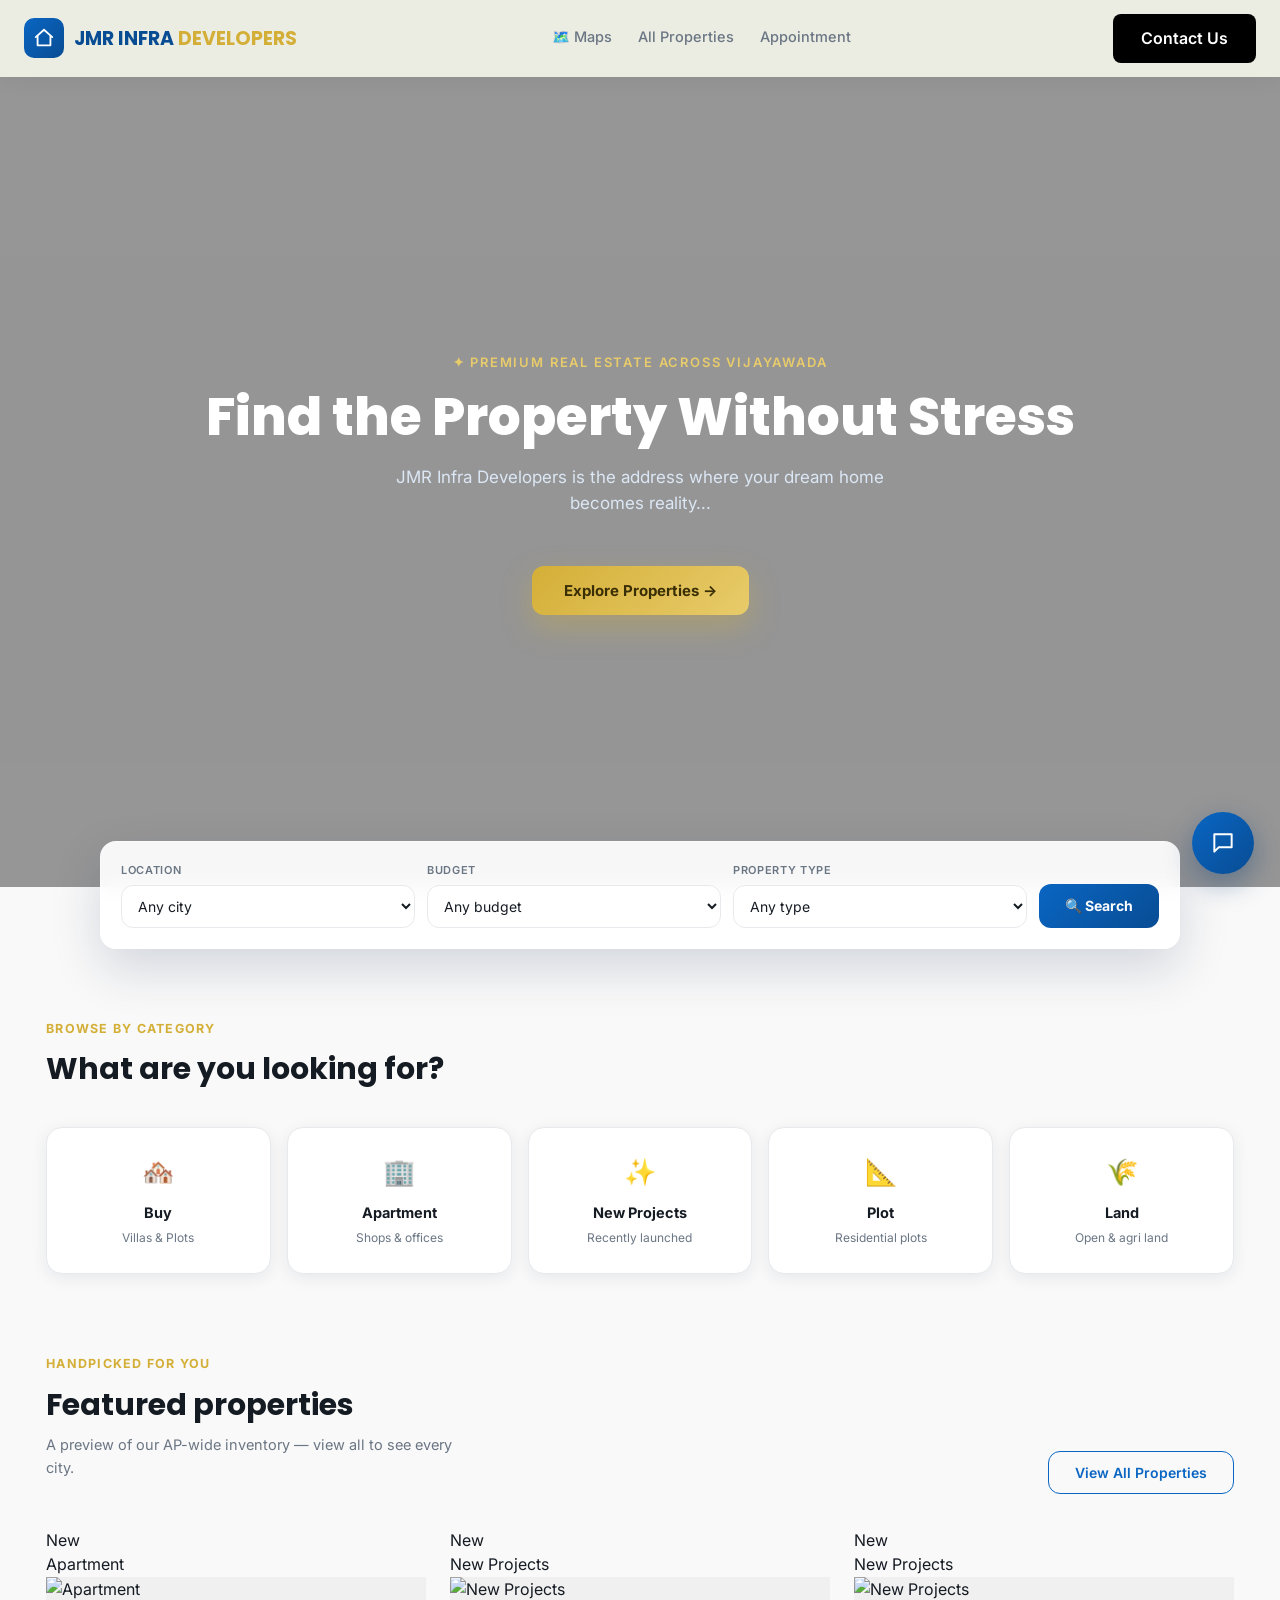
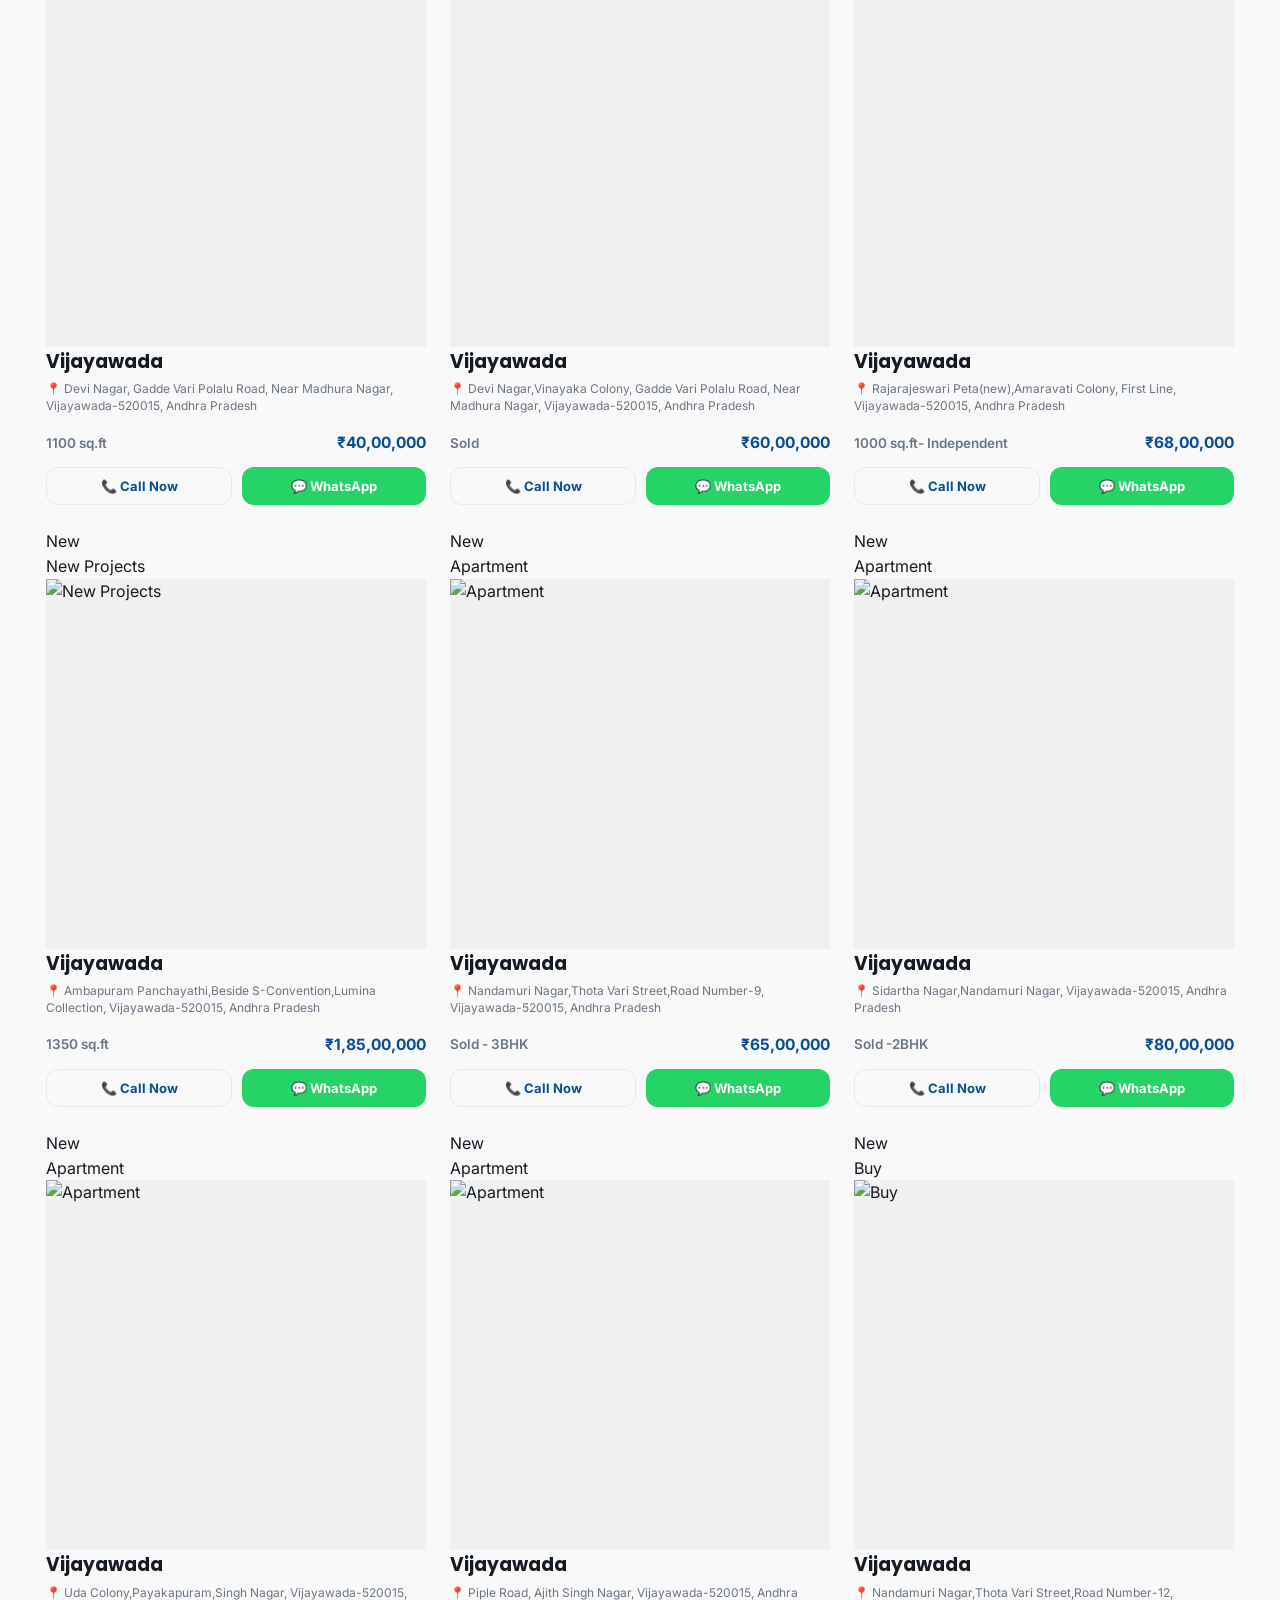
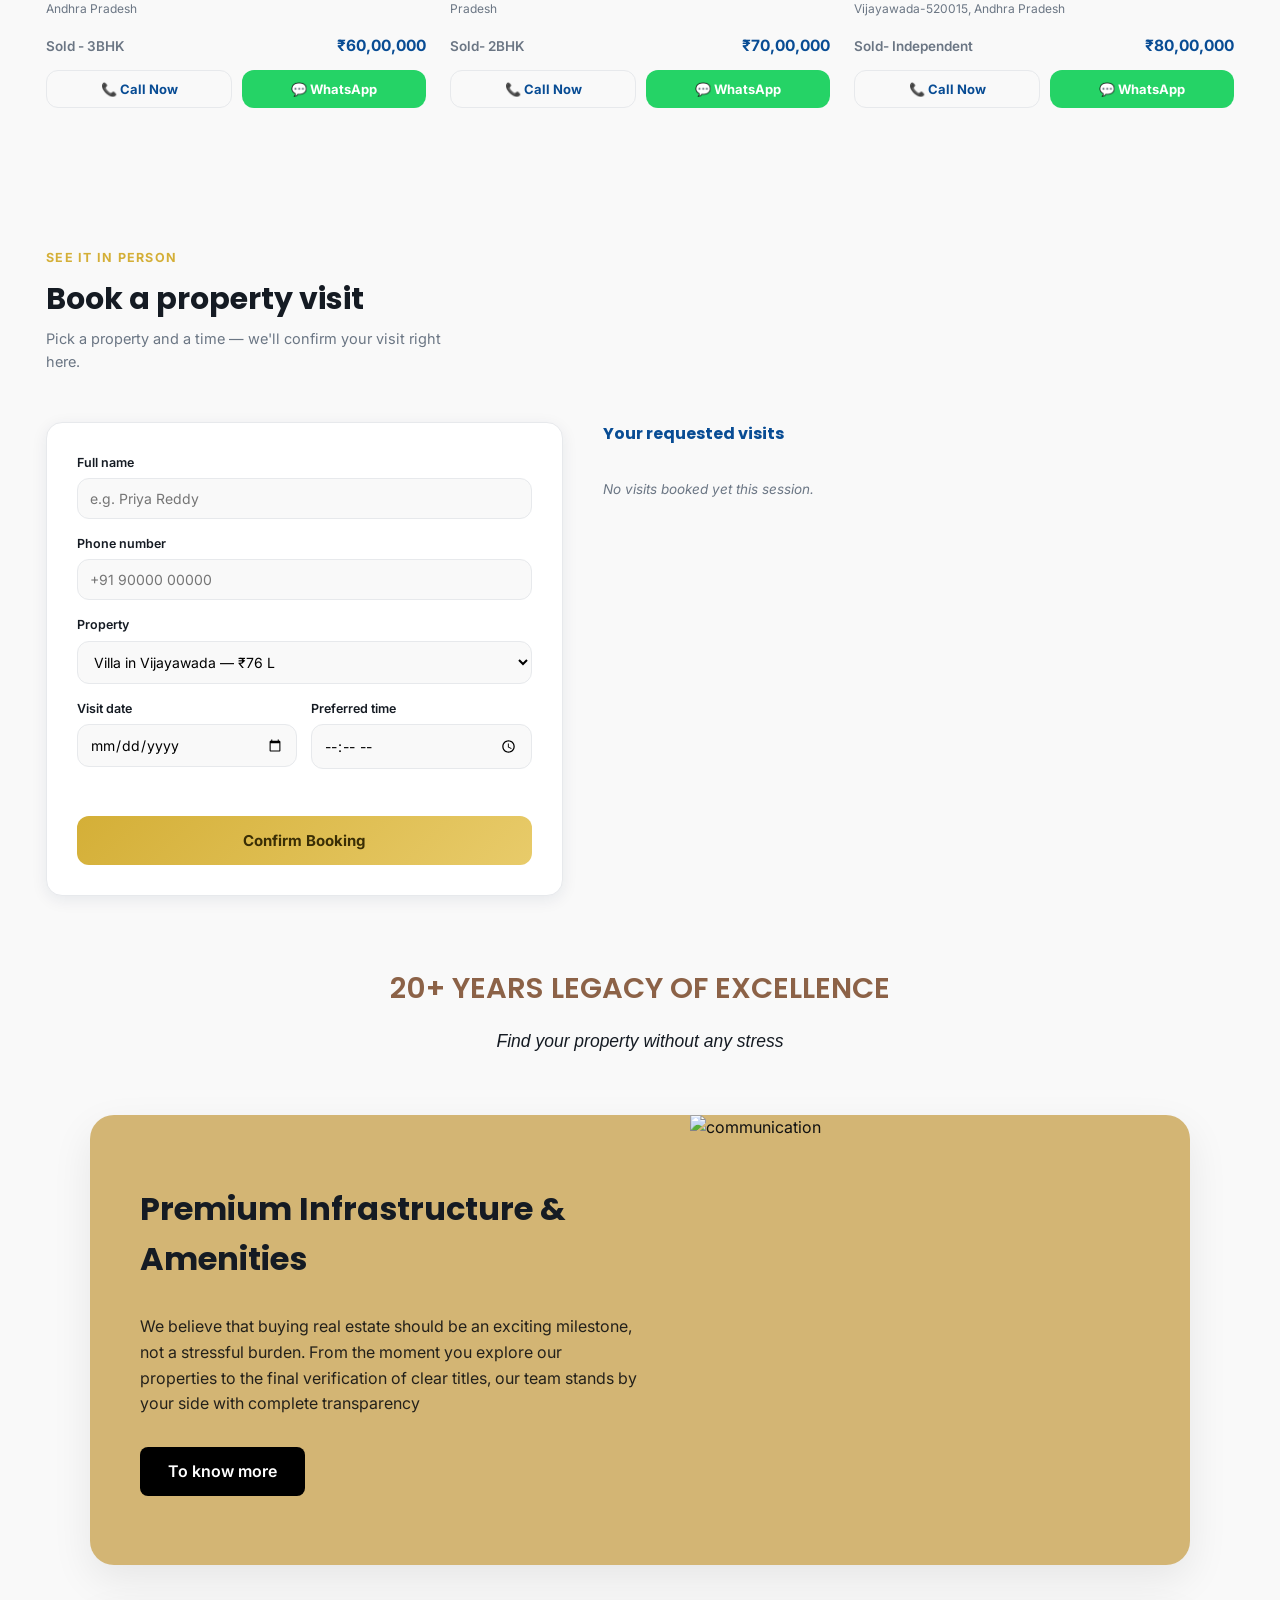
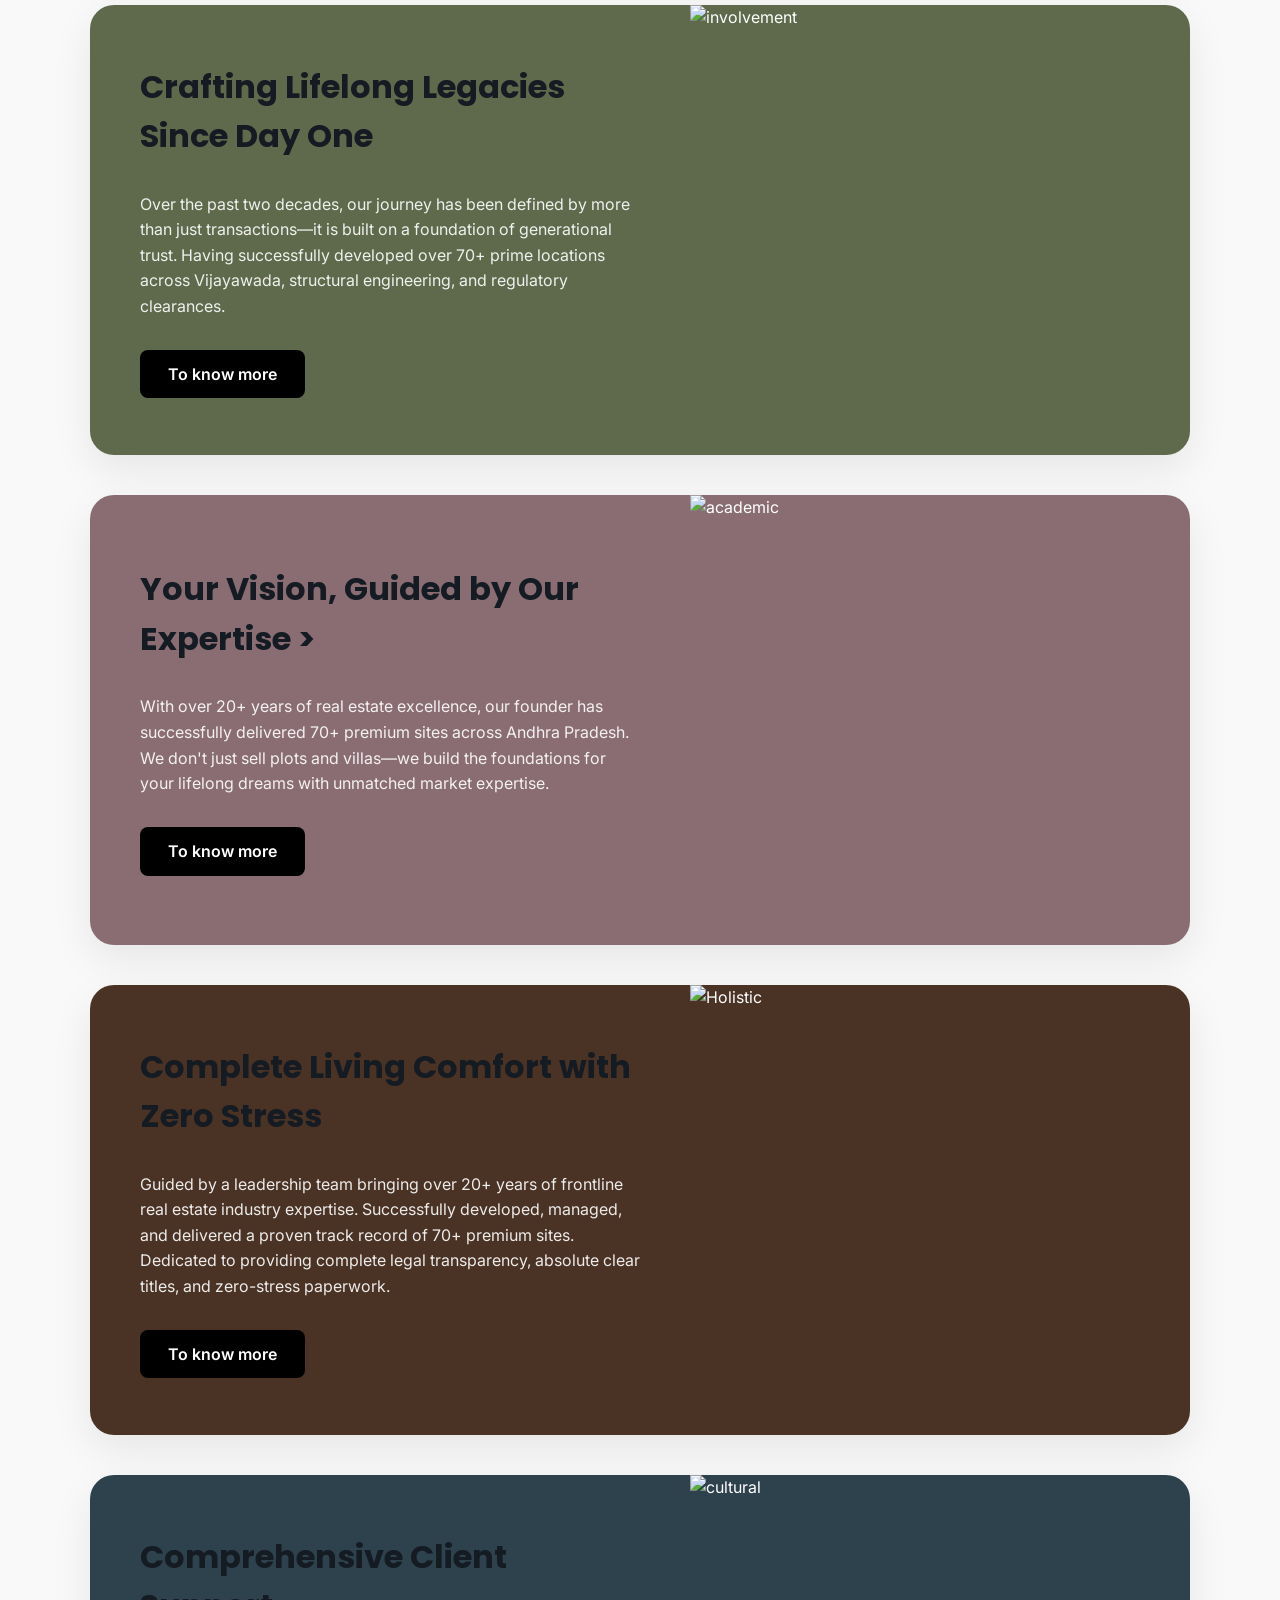
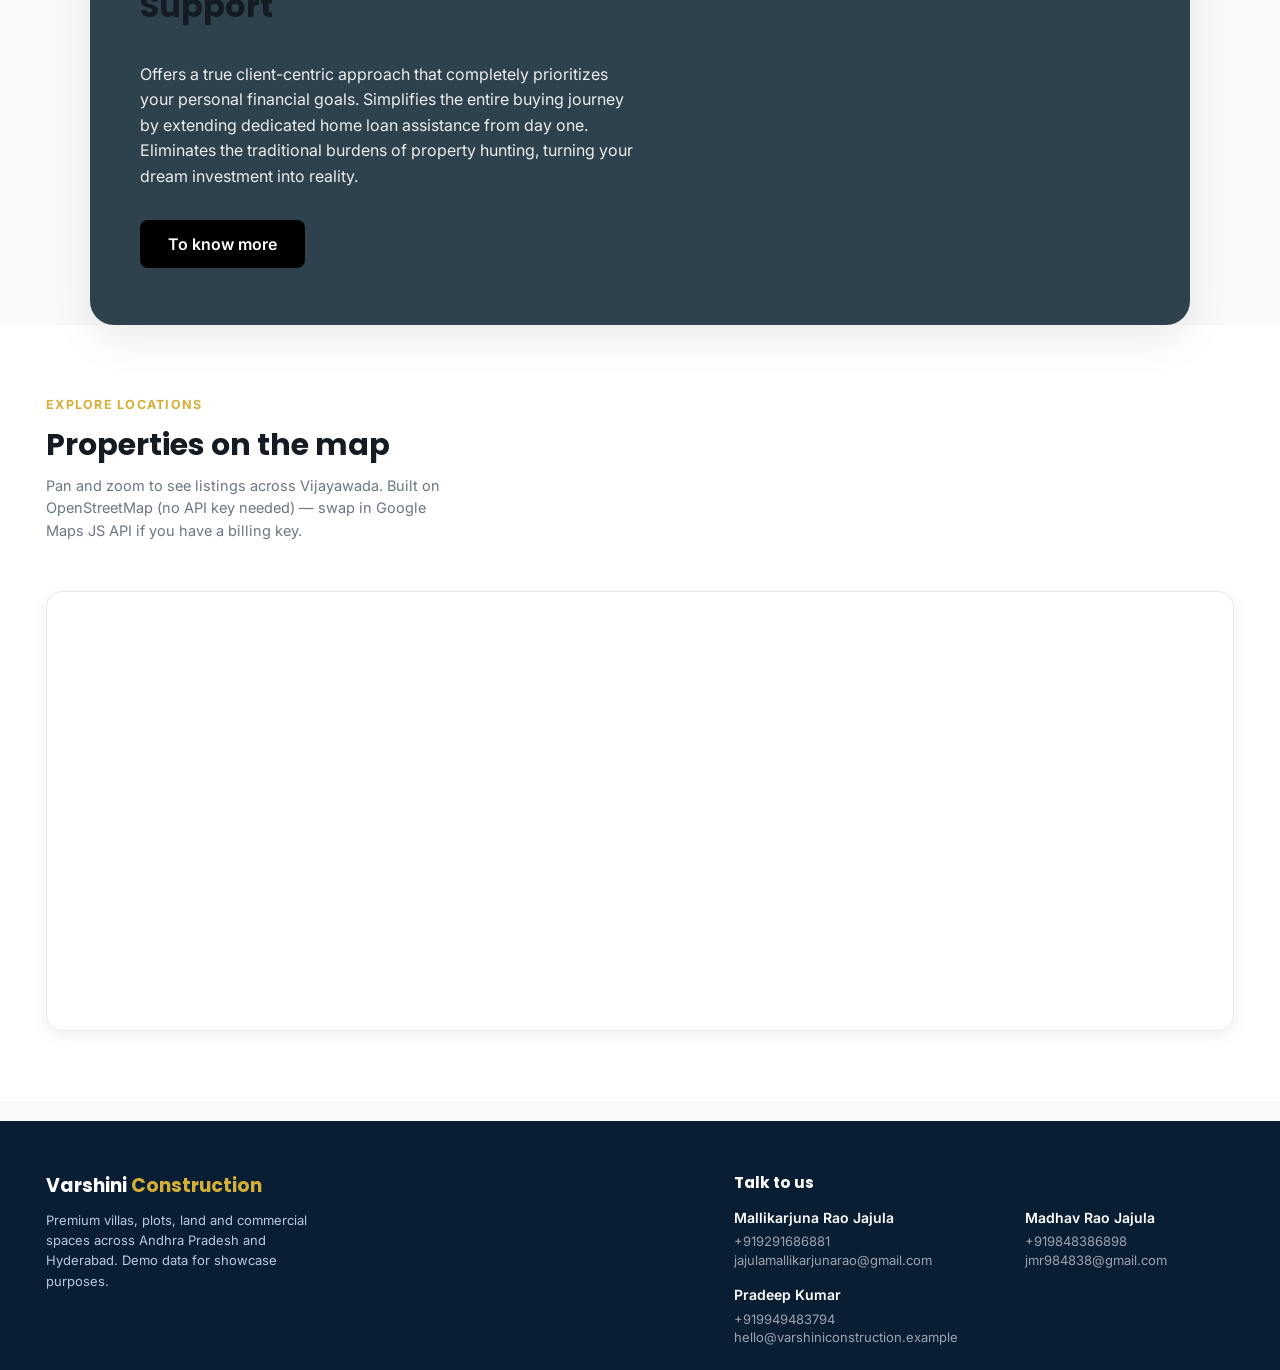
==== commit d813dc2a: "updated website code" ====
--- a/index.html
+++ b/index.html
@@ -193,6 +193,92 @@
                     </div>
                 </div>
             </div>
+        </section>
+         <section class="services-section" id="services">
+            <h2 class="section-subtitle">20+ years Legacy of Excellence</h2>
+            <p class="section-title">Find your property without any stress</p>
+
+            <div class="services-stack-container">
+
+                <div class="service-stacked-card communication-bg">
+                    <div class="card-inner-layout">
+                        <div class="stacked-card-content">
+                            <h3>Premium Infrastructure & Amenities</h3>
+                            <p>
+                                We believe that buying real estate should be an exciting milestone, not a stressful burden. From the moment you explore our properties to the final verification of clear titles, our team stands by your side with complete transparency</p>
+                            <a href="https://wa.me/919949483794" class="btn-card card-redirect" target="_blank" rel="noopener noreferrer">To know more</a>
+                        </div>
+                        <div class="stacked-card-image">
+                            <img src="https://i.postimg.cc/hts3G4Bg/MADHAV-RAO.png" alt="communication">
+                        </div>
+                    </div>
+                </div>
+
+                <div class="service-stacked-card involvement-bg">
+                    <div class="card-inner-layout">
+                        <div class="stacked-card-content">
+                            <h3>Crafting Lifelong Legacies Since Day One</h3>
+                            <p>Over the past two decades, our journey has been defined by more than just transactions—it is built on a foundation of generational trust. Having successfully developed over 70+ prime locations across Vijayawada, structural engineering, and regulatory clearances.
+
+                            </p>
+                            <a href="https://wa.me/919949483794" class="btn-card card-redirect" target="_blank" rel="noopener noreferrer">To know more</a>
+                        </div>
+                        <div class="stacked-card-image">
+                            <img src="https://i.postimg.cc/mrqjctp0/MADHAV-PRADEEP.png" alt="involvement">
+                        </div>
+                    </div>
+                </div>
+
+                <div class="service-stacked-card academic-bg">
+                    <div class="card-inner-layout">
+                        <div class="stacked-card-content">
+                            <h3>Your Vision, Guided by Our Expertise ></h3>
+                            <p>With over 20+ years of real estate excellence, our founder has successfully delivered 70+ premium sites across Andhra Pradesh. We don't just sell plots and villas—we build the foundations for your lifelong dreams with unmatched market expertise.
+
+                            </p>
+                            <a href="https://wa.me/919949483794" class="btn-card card-redirect" target="_blank" rel="noopener noreferrer">To know more</a>
+                        </div>
+                        <div class="stacked-card-image">
+                            <img src="https://images.pexels.com/photos/35397760/pexels-photo-35397760.jpeg" alt="academic">
+                        </div>
+                    </div>
+                </div>
+
+                <div class="service-stacked-card holistic-bg">
+                    <div class="card-inner-layout">
+                        <div class="stacked-card-content">
+                            <h3>Complete Living Comfort with Zero Stress</h3>
+                            <p>Guided by a leadership team bringing over 20+ years of frontline real estate industry expertise.
+
+                                Successfully developed, managed, and delivered a proven track record of 70+ premium sites.
+                                Dedicated to providing complete legal transparency, absolute clear titles, and zero-stress paperwork.</p>
+                            <a href="https://wa.me/919949483794" class="btn-card card-redirect" target="_blank" rel="noopener noreferrer">To know more</a>
+                        </div>
+                        <div class="stacked-card-image">
+                            <img src="https://images.pexels.com/photos/34789470/pexels-photo-34789470.jpeg" alt="Holistic">
+                        </div>
+                    </div>
+                </div>
+
+                <div class="service-stacked-card cultural-bg">
+                    <div class="card-inner-layout">
+                        <div class="stacked-card-content">
+                            <h3>Comprehensive Client Support</h3>
+                            <p>Offers a true client-centric approach that completely prioritizes your personal financial goals.
+
+                                Simplifies the entire buying journey by extending dedicated home loan assistance from day one.
+
+                                Eliminates the traditional burdens of property hunting, turning your dream investment into reality.</p>
+                            <a href="https://wa.me/919949483794" class="btn-card card-redirect" target="_blank" rel="noopener noreferrer">To know more</a>
+                        </div>
+                        <div class="stacked-card-image">
+                            <img src="https://images.pexels.com/photos/34789489/pexels-photo-34789489.jpeg" alt="cultural">
+                        </div>
+                    </div>
+                </div>
+
+            </div>
+
         </section>
       
         <section class="section" id="map-section" style="background:#fff;">
--- a/style.css
+++ b/style.css
@@ -1510,108 +1510,339 @@
   }
 }
 /* =============================================================
-   MOBILE ARCHITECTURE: 2-COLUMN FEATURED PROPERTIES CARD FIX
+   MASTER RESPONSIVE ARCHITECTURE FOR JAVASCRIPT-GENERATED GRIDS
    (Applies strictly to screens 576px and below)
    ============================================================= */
 @media screen and (max-width: 576px) {
 
-  /* 1. Target the correct javascript layout container */
-  .prop-grid,
-  #featured-grid {
-    display: grid !important;
-    grid-template-columns: repeat(2, 2fr) !important; /* Forces exactly two cards side-by-side */
-    grid-auto-rows: min-content !important;          /* Collapses the grid rows tightly around contents */
-    align-items: start !important;                   /* Keeps both cards anchored to the top frame line */
-    gap: 10px !important;                            /* Tight, uniform spacing between the two columns */
-    padding: 10px !important;
+  /* 1. Viewport Hard Lock - Stops horizontal scrolling completely */
+  html, body {
     width: 100% !important;
-    height: auto !important;
-  }
-
-  /* 2. Format individual property cards to drop lingering heights */
-  .property-card,
-  .prop-grid > div,
-  #featured-grid > div {
-    display: flex !important;
-    flex-direction: column !important;
-    justify-content: flex-start !important; /* Pin text content right up against the image boundary */
-    
-    /* CRITICAL HEIGHT RESETS: Destroys the vertical white space */
-    height: auto !important;                 
-    min-height: 0 !important;                
-    max-height: none !important;
-    
+    max-width: 100% !important;
+    overflow-x: hidden !important;
     margin: 0 !important;
     padding: 0 !important;
-    background: #ffffff !important;
-    border-radius: 6px !important;
-    overflow: hidden !important;
-    box-shadow: 0 2px 6px rgba(0,0,0,0.06) !important;
-    box-sizing: border-box !important;
+    position: relative !important;
   }
 
-  /* 3. Strip extra spaces from any intermediate wrapper containers */
-  .property-card > div,
-  #featured-grid > div > div {
-    height: auto !important;
-    min-height: 0 !important;
-    flex-grow: 0 !important;
-  }
-
-  /* 4. Clamp the image to a small, neat static block frame */
-  .property-card img,
-  #featured-grid img,
-  [class*="img-container"] {
-    width: 100% !important;
-    height: 125px !important; /* Uniform height boundaries for the house pictures */
-    min-height: 125px !important;
-    max-height: 125px !important;
-    object-fit: cover !important;
-    display: block !important;
-    margin: 0 !important;
-    flex-grow: 0 !important;
-  }
-
-  /* 5. Force the text wrapper area flush against the image base */
-  .property-card .card-body,
-  .property-card [class*="body"],
-  .property-card [class*="content"] {
+  /* 2. Target the JavaScript Grid Container to force full width profile & equal height matching */
+ .prop-grid,
+#featured-grid,
+section div[id*="grid"] {
+  display: grid !important;
+  grid-template-columns: 1fr !important; /* <--- CHANGE THIS TO 1fr TO STACK CARDS */
+  align-items: stretch !important; 
+  row-gap: 24px !important; /* <--- THIS WILL NOW CREATES THE GAP BETWEEN CARDS */
+  gap: 24px 0px !important;
+  padding: 8px !important;
+  width: 100% !important;
+  box-sizing: border-box !important;
+  height: auto !important;
+}
+
+  /* 3. Strip all height presets from the cards and force vertical stack behavior */
+  .property-card,
+  #featured-grid > div,
+  .prop-grid > div {
     display: flex !important;
     flex-direction: column !important;
     justify-content: flex-start !important;
-    flex-grow: 0 !important;
+    width: 100% !important;
+    height: auto !important;                         /* Allows grid alignment to control equal heights */
+    min-height: unset !important;            
+    max-height: none !important;
+    margin-bottom: 35px !important;
+    padding: 0 !important;
+    background: #ffffff !important;
+    border: 1px solid #e5e7eb !important;   
+    border-radius: 6px !important;          
+    overflow: hidden !important;
+    box-sizing: border-box !important;
+  }
+
+  /* 4. Target ANY intermediate container layout elements injected by your JS loop */
+ .property-card,
+ #featured-grid > div {
+   margin-bottom: 30px !important; 
+  width: 100% !important;          
+   height: auto !important; /* <--- CHANGE THIS TO auto !important */
+ }
+
+  /* 5. Force the injected images to lock safely at a uniform, compact ratio */
+  .property-card img,
+  #featured-grid img,
+  .property-card [class*="img"],
+  #featured-grid [class*="img"] {
+    width: 100% !important;
+    height: 420px !important;                       /* Standardizes building preview sizes */
+    object-fit: cover !important;
+    display: block !important;
+   
+  }
+
+  /* 6. Text Zone: Snaps tight to image base and expands to fill out uniform card baselines */
+  .property-card .card-body,
+  .property-card [class*="body"],
+  .property-card [class*="content"],
+  #featured-grid h3 + div {
+    display: flex !important;
+    flex-direction: column !important;
+    justify-content: flex-start !important;
+    flex-grow: 1 !important;                         /* Automatically pushes prices/buttons evenly to bottom */
     
-    padding: 8px !important;    
+    /* padding: 8px !important;                         */
     margin: 0 !important; 
     height: auto !important;
-    min-height: 0 !important;
+    min-height: unset !important;
+    box-sizing: border-box !important;
+    background: #ffffff !important;
+  }
+
+  /* 7. Drop typography metrics inside JavaScript strings down to compact proportions */
+  .property-card h2, .property-card h3, .property-card h4,
+  #featured-grid h2, #featured-grid h3, #featured-grid h4 {
+    font-size: 9px !important;              
+    font-weight: 600 !important;
+    color: #111827 !important;
+    margin: 2px 0 4px 0 !important;
+    padding: 0 !important;
+    line-height: 1 !important;
+  }
+
+  /* Structural compression for addresses, text elements, and badges */
+  .property-card p, .property-card span,
+  #featured-grid p, #featured-grid span {
+    font-size: 10px !important;            
+    color: #4b5563 !important;
+    margin: 1px 0 !important;       
+    padding: 0 !important;
+    line-height: 0.7 !important;
+  }
+
+  /* Force pricing values to anchor neatly right above the action row buttons */
+  .property-card [class*="price"], .property-card b, .property-card strong,
+  #featured-grid [class*="price"] {
+    font-size: 12px !important;
+    font-weight: 700 !important;
+    color: #1e40af !important;               
+    margin-top: auto !important;                    /* Forces layout alignment alignment alignment across cards */
+    padding-top: 4px !important;
+    display: block !important;
+  }
+
+  /* 8. Pin action wrapper buttons down flush at the card's base layout */
+  .property-card [class*="button"], .property-card button, .property-card .btn,
+  #featured-grid button, #featured-grid [class*="btn"] {
+    display: inline-block !important;
+    width: 100% !important;
+    margin-top: 6px !important;
+    padding: 6px !important;                 
+    font-size: 8px !important;             
+    font-weight: 500 !important;
+    height: auto !important;
     box-sizing: border-box !important;
   }
-
-  /* 6. Tighten structural text line margins completely */
-  .property-card h2, 
-  .property-card h3, 
-  .property-card p, 
-  .property-card span,
-  #featured-grid h2,
-  #featured-grid p,
-  #featured-grid span {
-    margin: 2px 0 !important;
-    padding: 0 !important;
+}
+services-section {
+    padding: 60px 10% 120px 10%;
+    background-color: hsl(32, 20%, 50%);
+    text-align: center;
+}
+
+.section-subtitle {
+    color: #8C6247;
+    font-size: 29px;
+    font-weight: 600;
+    text-transform: uppercase;
+    text-align: center;
+}
+
+.section-title {
+    font-size: 17.5px;
+    margin-bottom: 60px;
+    font-family: Sans-Serif;
+    font-style: italic;
+    margin-top: 17px;
+    text-align: center;
+}
+
+.services-stack-container {
+    display: flex;
+    flex-direction: column;
+    gap: 40px;
+    max-width: 1100px;
+    margin: 0 auto;
+}
+
+.service-stacked-card {
+    position: sticky;
+    top: 120px;
+    min-height: 450px;
+    border-radius: 24px;
+    overflow: hidden;
+    box-shadow: 0 15px 40px rgba(0, 0, 0, 0.08);
+    transform-origin: center top;
+    transition: transform 0.4s ease, filter 0.4s ease, opacity 0.4s ease;
+}
+
+/* Background aesthetic classes including new ones */
+.communication-bg {
+    background-color: #D3B574;
+    color: #111111;
+}
+
+.involvement-bg {
+    background-color: #5E6A4B;
+    color: #FFFFFF;
+}
+
+.academic-bg {
+    background-color: #8A6D73;
+    color: #FFFFFF;
+}
+
+/* Added accent */
+.holistic-bg {
+    background-color: #4A3325;
+    color: #FFFFFF;
+}
+
+.cultural-bg {
+    background-color: #2E424D;
+    color: #FFFFFF;
+}
+
+/* Added accent */
+
+.card-inner-layout {
+    display: flex;
+    height: 100%;
+    min-height: 450px;
+    align-items: center;
+}
+
+.stacked-card-content {
+    flex: 1;
+    padding: 50px;
+    text-align: left;
+    display: flex;
+    flex-direction: column;
+    justify-content: center;
+}
+
+.stacked-card-content h3 {
+    font-size: 32px;
+    margin-bottom: 15px;
+}
+
+.stacked-card-content p {
+    font-size: 16px;
+    line-height: 1.6;
+    margin-bottom: 30px;
+    opacity: 0.9;
+}
+
+.stacked-card-image {
+    flex: 1;
+    height: 100%;
+}
+
+.stacked-card-image img {
+    width: 100%;
+    height: 100%;
+    min-height: 450px;
+    object-fit: cover;
+    display: block;
+}
+
+.btn-card {
+    align-self: flex-start;
+    background-color: #000000;
+    color: #FFFFFF;
+    border: none;
+    padding: 12px 28px;
+    border-radius: 8px;
+    font-weight: 600;
+    cursor: pointer;
+    transition: transform 0.3s ease;
+}
+
+.btn-card:hover {
+    transform: scale(1.05);
+}
+/* =============================================================
+   MOBILE VIEW: PREMIUM STACKED LAYERED CARDS MECHANICS
+   (Applies strictly to mobile screens 576px and below)
+   ============================================================= */
+@media screen and (max-width: 576px) {
+  
+  /* 1. Viewport Overhaul - Ensures sticky tracking works smoothly */
+  html, body {
+    width: 100% !important;
+    max-width: 100% !important;
+    overflow-x: hidden !important;
+    position: relative !important;
+  }
+
+  /* 2. Target the main parent container holding your services cards */
+  .services-stack-container,
+  #featured-grid,
+  .prop-grid {
+    display: flex !important;
+    flex-direction: column !important;
+    gap: 0 !important;              /* Remove standard spacing so cards can overlap */
+    padding: 20px 15px !important;  /* Clean side padding for mobile framing */
     height: auto !important;
-    min-height: 0 !important;
-    line-height: 0.6 !important;
+    position: relative !important;
   }
 
-  /* 7. Align Call & WhatsApp button elements tightly at the card bottom */
-  .property-card button,
-  .property-card .btn,
-  .property-card a,
-  #featured-grid button,
-  #featured-grid a {
-    margin-top: 6px !important;
-    padding: 6px !important;
-    font-size: 11px !important;
+  /* 3. The Core Card Setup - Turning individual cards into STICKY layers */
+  .service-stacked-card,
+  .property-card,
+  .services-stack-container > div {
+    position: -webkit-sticky !important; /* Safari compatibility */
+    position: sticky !important;         /* Makes the card stick during scroll */
+    top: 80px !important;                
+    width: 100% !important;
+    max-width: 100% !important;
+    margin-bottom: 40px !important;      /* Creates scrolling depth between cards */
+    border-radius: 24px !important;      /* Smooth elegant rounded card edges */
+    box-shadow: 0 -4px 20px rgba(0, 0, 0, 0.15) !important; /* Casts shadow upward onto the card behind it */
+    overflow: hidden !important;
     height: auto !important;
+    min-height: unset !important;
+    box-sizing: border-box !important;
+  }
+
+  /* 4. DYNAMIC DEPTH SHADOWS & OFFSET PEAKS (Tied by DOM Order)
+     Each child card gets pushed slightly further down its z-axis plane 
+     and given a staggered top position so they align perfectly.
+  */
+  .services-stack-container > div:nth-child(1) { top: 80px !important; z-index: 1 !important; }
+  .services-stack-container > div:nth-child(2) { top: 100px !important; z-index: 2 !important; }
+  .services-stack-container > div:nth-child(3) { top: 120px !important; z-index: 3 !important; }
+  .services-stack-container > div:nth-child(4) { top: 140px !important; z-index: 4 !important; }
+  .services-stack-container > div:nth-child(5) { top: 160px !important; z-index: 5 !important; }
+
+  /* 5. Clean Inner Card Content Order Structure */
+  .card-inner-layout {
+    display: flex !important;
+    flex-direction: column !important;
+    width: 100% !important;
+    background: transparent !important;
+    margin-bottom: 24px !important;
+  }
+
+  /* Force elements to match layout requests cleanly if needed */
+  .stacked-card-content {
+    padding: 30px 24px !important;       /* Comfortable breathing space inside the card */
+    box-sizing: border-box !important;
+  }
+
+  .stacked-card-image img {
+    width: 100% !important;
+    height: 250px !important;
+    object-fit: cover !important;
+    display: block !important;
   }
 }
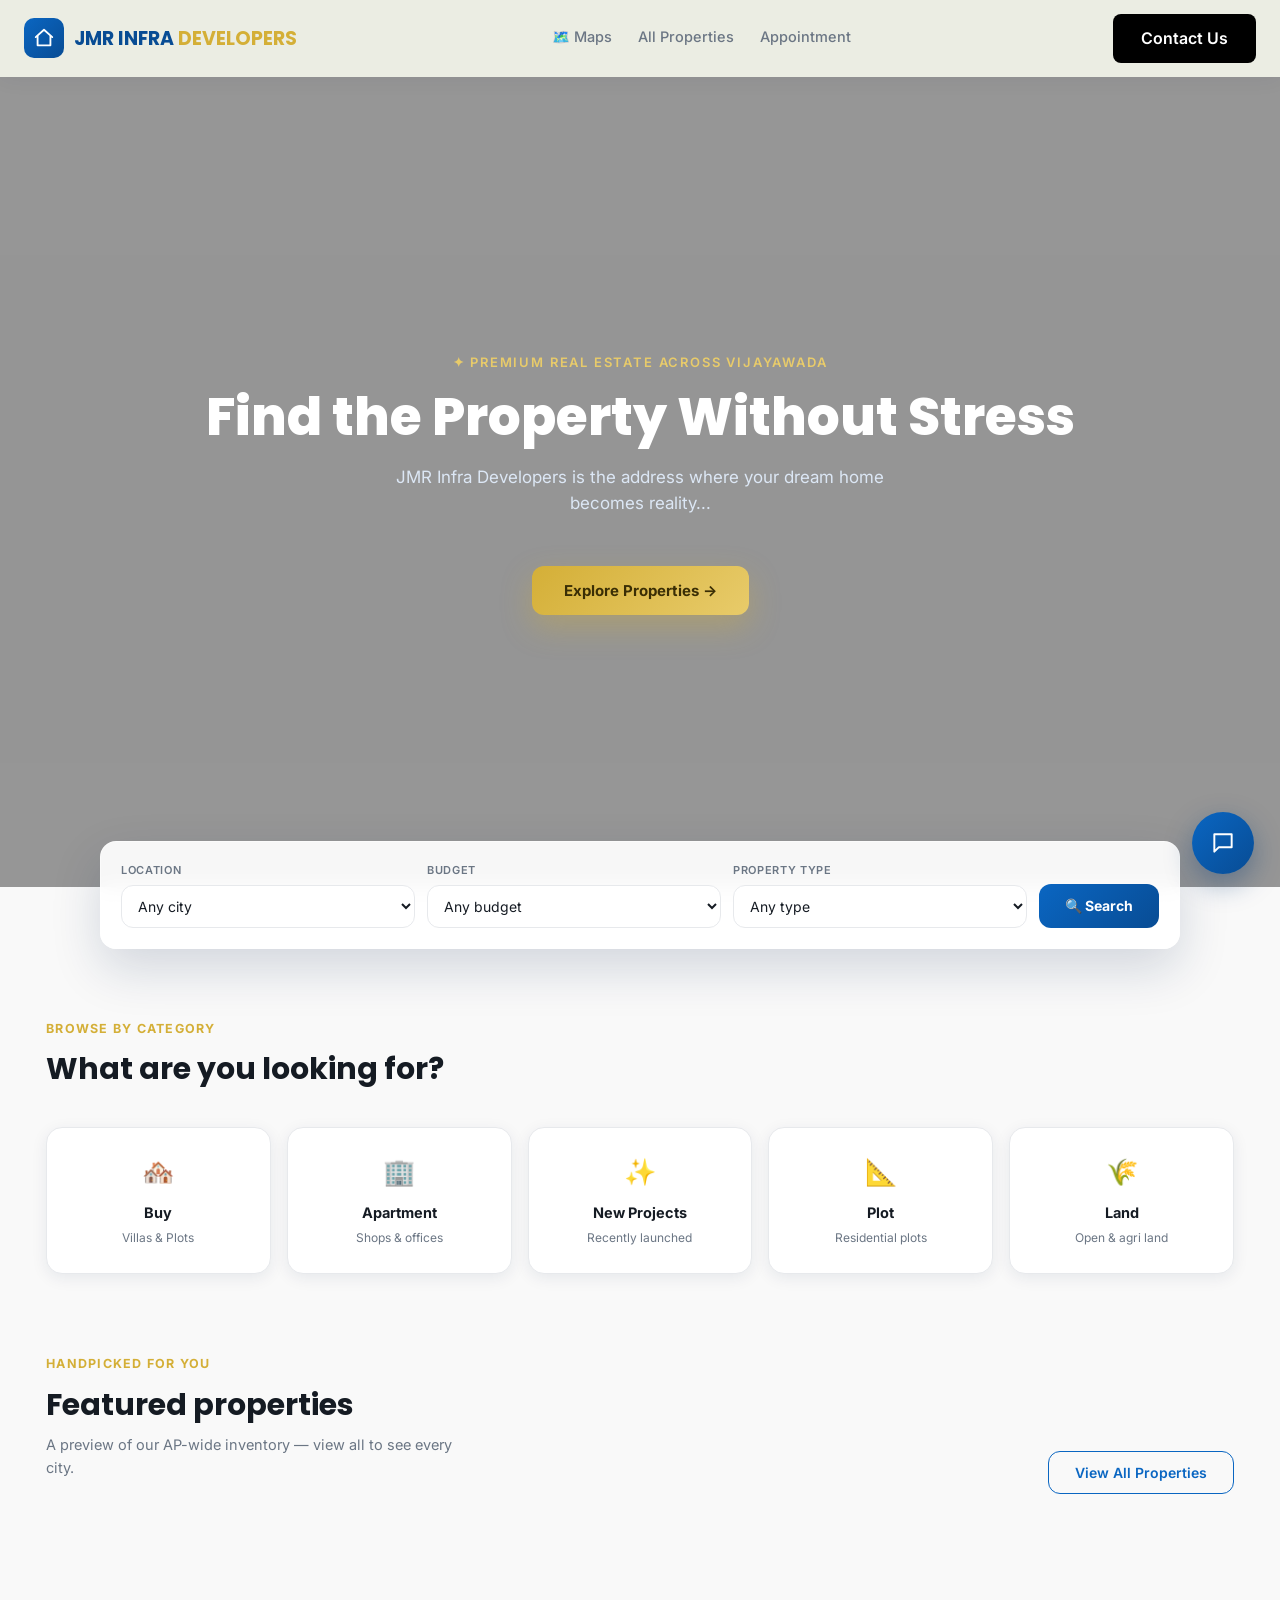
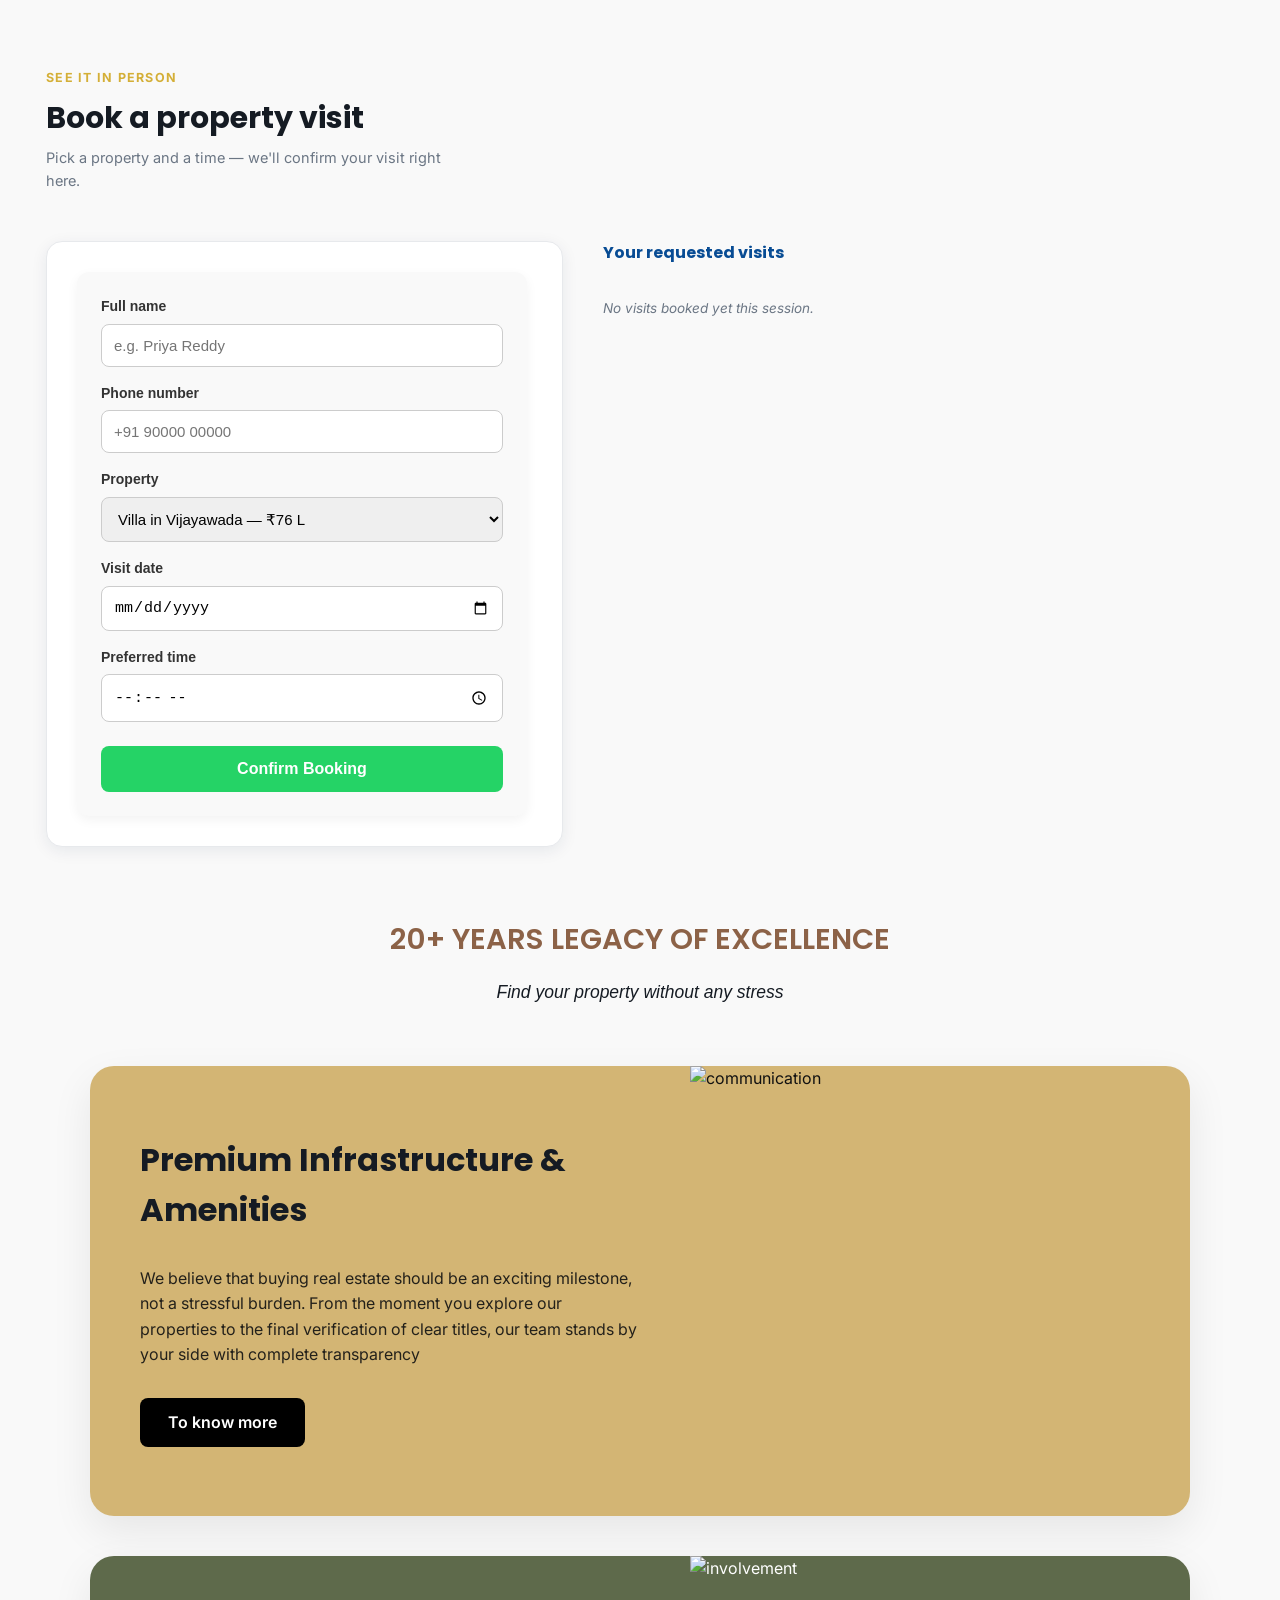
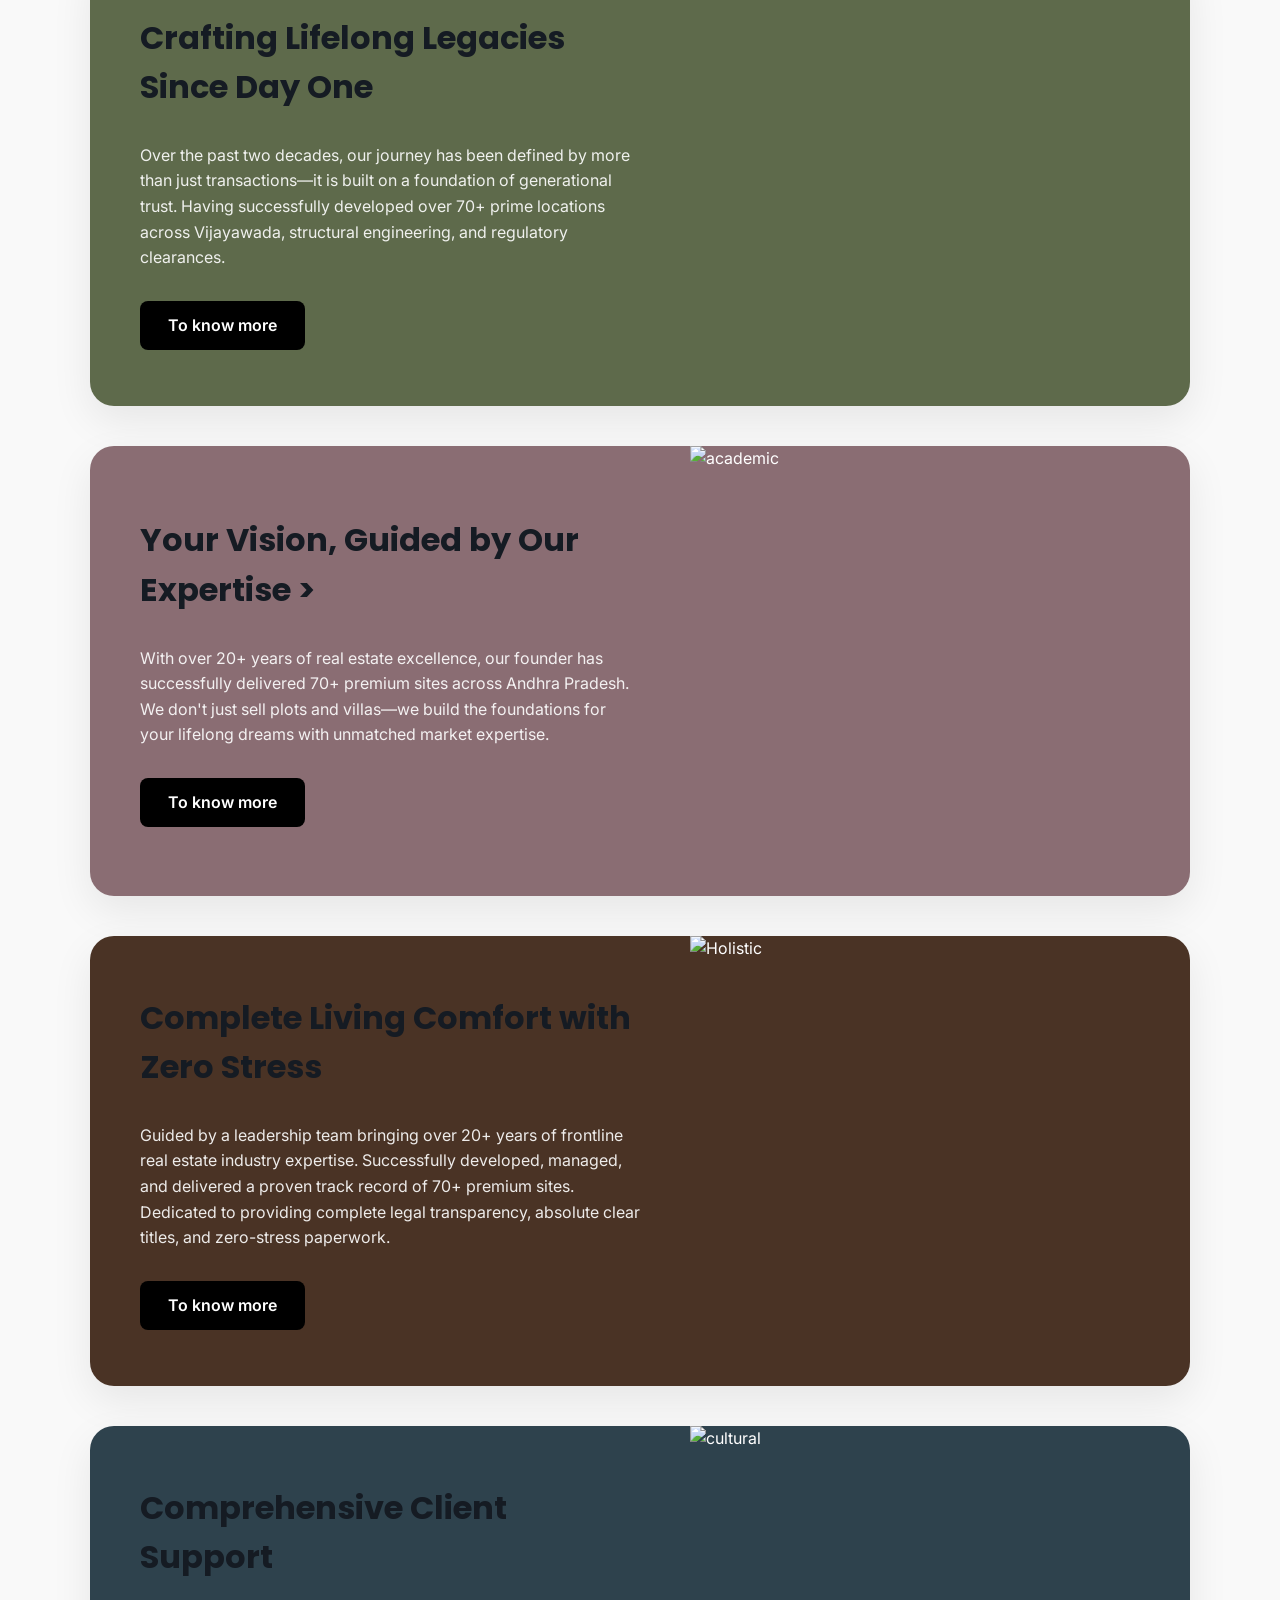
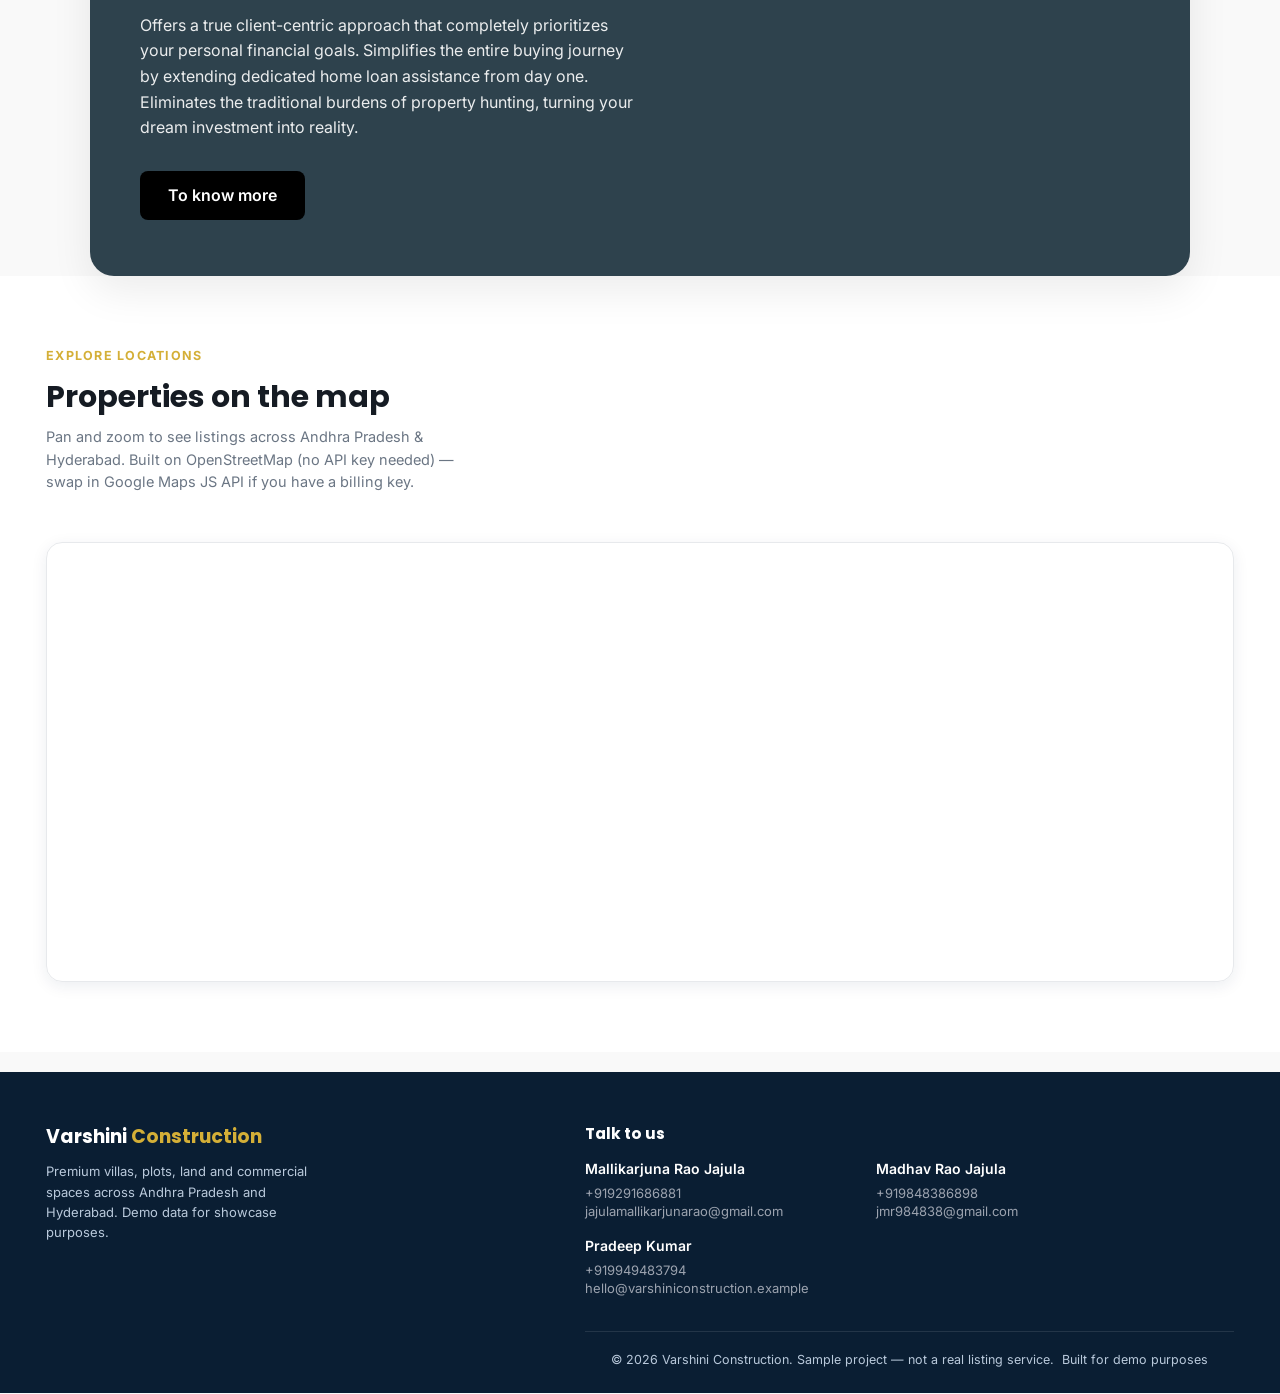
==== commit 99b0a5e3: "updated website code" ====
--- a/index.html
+++ b/index.html
@@ -149,38 +149,27 @@
                     <div class="appt-form">
                         <form onsubmit="sendToWhatsApp(event)">
 
-                            <div class="form-field">
+                            <div class="booking-form">
                                 <label>Full name</label>
-                                <input type="text" id="appt-name" placeholder="e.g. Priya Reddy" required>
+                                <input type="text" id="visitorName" placeholder="e.g. Priya Reddy">
+
+                                <label>Phone number</label>
+                                <input type="tel" id="visitorPhone" placeholder="+91 90000 00000">
+
+                                <label>Property</label>
+                                <select id="propertyInterest">
+                                    <option>Villa in Vijayawada — ₹76 L</option>
+                                    <option>Apartment in Vijayawada — ₹40 L</option>
+                                </select>
+
+                                <label>Visit date</label>
+                                <input type="date" id="visitDate">
+
+                                <label>Preferred time</label>
+                                <input type="time" id="visitTime">
+
+                                <button onclick="sendToWhatsApp()">Confirm Booking</button>
                             </div>
-
-                            <div class="form-field">
-                                <label>Phone number</label>
-                                <input type="text" id="appt-phone" placeholder="+91 90000 00000" required>
-                            </div>
-
-                            <div class="form-field">
-                                <label>Property</label>
-                                <select id="appt-property" required>
-                                    <option value="Villa in Vijayawada — ₹76 L">Villa in Vijayawada — ₹76 L</option>
-                                </select>
-                            </div>
-
-                            <div class="form-row">
-                                <div class="form-field">
-                                    <label>Visit date</label>
-                                    <input type="date" id="appt-date" required>
-                                </div>
-                                <div class="form-field">
-                                    <label>Preferred time</label>
-                                    <input type="time" id="appt-time" required>
-                                </div>
-                            </div>
-
-                            <button type="submit" class="hero-cta" style="width:100%; justify-content:center; box-shadow:none; color:#3a2e05;">
-                                Confirm Booking
-                            </button>
-
                         </form>
 
                         <div class="appt-confirm" id="appt-confirm">✅ <span>Visit request received — our team will call to confirm shortly.</span></div>
@@ -194,7 +183,7 @@
                 </div>
             </div>
         </section>
-         <section class="services-section" id="services">
+        <section class="services-section" id="services">
             <h2 class="section-subtitle">20+ years Legacy of Excellence</h2>
             <p class="section-title">Find your property without any stress</p>
 
@@ -280,14 +269,13 @@
             </div>
 
         </section>
-      
         <section class="section" id="map-section" style="background:#fff;">
             <div class="wrap">
                 <div class="section-head">
                     <div>
                         <span class="eyebrow">Explore locations</span>
                         <h2>Properties on the map</h2>
-                        <p>Pan and zoom to see listings across Vijayawada. Built on OpenStreetMap (no API key needed) — swap in Google Maps JS API if you have a billing key.</p>
+                        <p>Pan and zoom to see listings across Andhra Pradesh &amp; Hyderabad. Built on OpenStreetMap (no API key needed) — swap in Google Maps JS API if you have a billing key.</p>
                     </div>
                 </div>
                 <div id="map"></div>
@@ -365,6 +353,10 @@
                             <p style="font-size:13px;">+919949483794<br>hello@varshiniconstruction.example</p>
                         </div>
                     </div>
+                </div>
+                <div class="wrap footer-bottom">
+                    <span>© 2026 Varshini Construction. Sample project — not a real listing service.</span>
+                    <span>Built for demo purposes</span>
                 </div>
     </footer>
 
--- a/style.css
+++ b/style.css
@@ -1475,374 +1475,71 @@
     height: 100%;
     object-fit: cover;
 }
-/* =============================================================
-   MOBILE VIEW RESIZE, HARD OVERFLOW LOCK & CARD STACKING FIX
-   ============================================================= */
-@media screen and (max-width: 992px) {
-  
-  /* 1. Global Viewport Lock - Completely stops the website from moving sideways */
-  html, body {
-    width: 100% !important;
-    max-width: 100% !important;
-    overflow-x: hidden !important;
-    margin: 0 !important;
-    padding: 0 !important;
-    position: relative !important;
-  }
-
-  /* 2. Target Featured Properties & All Lower Sections to Hide Overflow */
-  section,
-  footer,
-  .container,
-  .container-fluid,
-  .row,
-  .grid {
-    width: 100% !important;
-    max-width: 100% !important;
-    overflow: hidden !important; /* Disables content spilling out */
-    box-sizing: border-box !important;
-  }
-
-  /* 3. Turn horizontal row layouts into clean vertical columns */
-  .row, .grid {
-    display: flex !important;
-    flex-direction: column !important;
-  }
-}
-/* =============================================================
-   MASTER RESPONSIVE ARCHITECTURE FOR JAVASCRIPT-GENERATED GRIDS
-   (Applies strictly to screens 576px and below)
-   ============================================================= */
-@media screen and (max-width: 576px) {
-
-  /* 1. Viewport Hard Lock - Stops horizontal scrolling completely */
-  html, body {
-    width: 100% !important;
-    max-width: 100% !important;
-    overflow-x: hidden !important;
-    margin: 0 !important;
-    padding: 0 !important;
-    position: relative !important;
-  }
-
-  /* 2. Target the JavaScript Grid Container to force full width profile & equal height matching */
- .prop-grid,
-#featured-grid,
-section div[id*="grid"] {
-  display: grid !important;
-  grid-template-columns: 1fr !important; /* <--- CHANGE THIS TO 1fr TO STACK CARDS */
-  align-items: stretch !important; 
-  row-gap: 24px !important; /* <--- THIS WILL NOW CREATES THE GAP BETWEEN CARDS */
-  gap: 24px 0px !important;
-  padding: 8px !important;
-  width: 100% !important;
-  box-sizing: border-box !important;
-  height: auto !important;
-}
-
-  /* 3. Strip all height presets from the cards and force vertical stack behavior */
-  .property-card,
-  #featured-grid > div,
-  .prop-grid > div {
-    display: flex !important;
-    flex-direction: column !important;
-    justify-content: flex-start !important;
-    width: 100% !important;
-    height: auto !important;                         /* Allows grid alignment to control equal heights */
-    min-height: unset !important;            
-    max-height: none !important;
-    margin-bottom: 35px !important;
-    padding: 0 !important;
-    background: #ffffff !important;
-    border: 1px solid #e5e7eb !important;   
-    border-radius: 6px !important;          
-    overflow: hidden !important;
-    box-sizing: border-box !important;
-  }
-
-  /* 4. Target ANY intermediate container layout elements injected by your JS loop */
- .property-card,
- #featured-grid > div {
-   margin-bottom: 30px !important; 
-  width: 100% !important;          
-   height: auto !important; /* <--- CHANGE THIS TO auto !important */
- }
-
-  /* 5. Force the injected images to lock safely at a uniform, compact ratio */
-  .property-card img,
-  #featured-grid img,
-  .property-card [class*="img"],
-  #featured-grid [class*="img"] {
-    width: 100% !important;
-    height: 420px !important;                       /* Standardizes building preview sizes */
-    object-fit: cover !important;
-    display: block !important;
-   
-  }
-
-  /* 6. Text Zone: Snaps tight to image base and expands to fill out uniform card baselines */
-  .property-card .card-body,
-  .property-card [class*="body"],
-  .property-card [class*="content"],
-  #featured-grid h3 + div {
-    display: flex !important;
-    flex-direction: column !important;
-    justify-content: flex-start !important;
-    flex-grow: 1 !important;                         /* Automatically pushes prices/buttons evenly to bottom */
-    
-    /* padding: 8px !important;                         */
-    margin: 0 !important; 
-    height: auto !important;
-    min-height: unset !important;
-    box-sizing: border-box !important;
-    background: #ffffff !important;
-  }
-
-  /* 7. Drop typography metrics inside JavaScript strings down to compact proportions */
-  .property-card h2, .property-card h3, .property-card h4,
-  #featured-grid h2, #featured-grid h3, #featured-grid h4 {
-    font-size: 9px !important;              
-    font-weight: 600 !important;
-    color: #111827 !important;
-    margin: 2px 0 4px 0 !important;
-    padding: 0 !important;
-    line-height: 1 !important;
-  }
-
-  /* Structural compression for addresses, text elements, and badges */
-  .property-card p, .property-card span,
-  #featured-grid p, #featured-grid span {
-    font-size: 10px !important;            
-    color: #4b5563 !important;
-    margin: 1px 0 !important;       
-    padding: 0 !important;
-    line-height: 0.7 !important;
-  }
-
-  /* Force pricing values to anchor neatly right above the action row buttons */
-  .property-card [class*="price"], .property-card b, .property-card strong,
-  #featured-grid [class*="price"] {
-    font-size: 12px !important;
-    font-weight: 700 !important;
-    color: #1e40af !important;               
-    margin-top: auto !important;                    /* Forces layout alignment alignment alignment across cards */
-    padding-top: 4px !important;
-    display: block !important;
-  }
-
-  /* 8. Pin action wrapper buttons down flush at the card's base layout */
-  .property-card [class*="button"], .property-card button, .property-card .btn,
-  #featured-grid button, #featured-grid [class*="btn"] {
-    display: inline-block !important;
-    width: 100% !important;
-    margin-top: 6px !important;
-    padding: 6px !important;                 
-    font-size: 8px !important;             
-    font-weight: 500 !important;
-    height: auto !important;
-    box-sizing: border-box !important;
-  }
-}
-services-section {
-    padding: 60px 10% 120px 10%;
-    background-color: hsl(32, 20%, 50%);
-    text-align: center;
-}
-
-.section-subtitle {
-    color: #8C6247;
-    font-size: 29px;
+
+/* --- Booking Form Container --- */
+.booking-form {
+    max-width: 450px;
+    padding: 24px;
+    background-color: #f9f9f9;
+    border-radius: 12px;
+    box-shadow: 0 4px 12px rgba(0, 0, 0, 0.05);
+    font-family: Arial, sans-serif;
+    /* Matches standard clean web fonts */
+}
+
+/* --- Labels --- */
+.booking-form label {
+    display: block;
+    font-size: 14px;
     font-weight: 600;
-    text-transform: uppercase;
-    text-align: center;
-}
-
-.section-title {
-    font-size: 17.5px;
-    margin-bottom: 60px;
-    font-family: Sans-Serif;
-    font-style: italic;
-    margin-top: 17px;
-    text-align: center;
-}
-
-.services-stack-container {
-    display: flex;
-    flex-direction: column;
-    gap: 40px;
-    max-width: 1100px;
-    margin: 0 auto;
-}
-
-.service-stacked-card {
-    position: sticky;
-    top: 120px;
-    min-height: 450px;
-    border-radius: 24px;
-    overflow: hidden;
-    box-shadow: 0 15px 40px rgba(0, 0, 0, 0.08);
-    transform-origin: center top;
-    transition: transform 0.4s ease, filter 0.4s ease, opacity 0.4s ease;
-}
-
-/* Background aesthetic classes including new ones */
-.communication-bg {
-    background-color: #D3B574;
-    color: #111111;
-}
-
-.involvement-bg {
-    background-color: #5E6A4B;
-    color: #FFFFFF;
-}
-
-.academic-bg {
-    background-color: #8A6D73;
-    color: #FFFFFF;
-}
-
-/* Added accent */
-.holistic-bg {
-    background-color: #4A3325;
-    color: #FFFFFF;
-}
-
-.cultural-bg {
-    background-color: #2E424D;
-    color: #FFFFFF;
-}
-
-/* Added accent */
-
-.card-inner-layout {
-    display: flex;
-    height: 100%;
-    min-height: 450px;
-    align-items: center;
-}
-
-.stacked-card-content {
-    flex: 1;
-    padding: 50px;
-    text-align: left;
-    display: flex;
-    flex-direction: column;
-    justify-content: center;
-}
-
-.stacked-card-content h3 {
-    font-size: 32px;
-    margin-bottom: 15px;
-}
-
-.stacked-card-content p {
+    color: #333333;
+    margin-bottom: 6px;
+    margin-top: 16px;
+}
+
+.booking-form label:first-child {
+    margin-top: 0;
+}
+
+/* --- Inputs & Select Menus --- */
+.booking-form input,
+.booking-form select {
+    width: 100%;
+    padding: 12px;
+    border: 1px solid #cccccc;
+    border-radius: 8px;
+    font-size: 15px;
+    box-sizing: border-box;
+    /* Keeps inputs from stretching past 100% width */
+    transition: all 0.3s ease;
+}
+
+/* Highlight input fields when the user clicks on them */
+.booking-form input:focus,
+.booking-form select:focus {
+    outline: none;
+    border-color: #0056b3;
+    /* A nice theme blue */
+    box-shadow: 0 0 0 3px rgba(0, 86, 179, 0.15);
+}
+
+/* --- WhatsApp Confirm Button --- */
+.booking-form button {
+    width: 100%;
+    margin-top: 24px;
+    padding: 14px;
+    background-color: #25D366;
+    /* Official WhatsApp Green */
+    color: #ffffff;
     font-size: 16px;
-    line-height: 1.6;
-    margin-bottom: 30px;
-    opacity: 0.9;
-}
-
-.stacked-card-image {
-    flex: 1;
-    height: 100%;
-}
-
-.stacked-card-image img {
-    width: 100%;
-    height: 100%;
-    min-height: 450px;
-    object-fit: cover;
-    display: block;
-}
-
-.btn-card {
-    align-self: flex-start;
-    background-color: #000000;
-    color: #FFFFFF;
+    font-weight: bold;
     border: none;
-    padding: 12px 28px;
     border-radius: 8px;
-    font-weight: 600;
     cursor: pointer;
-    transition: transform 0.3s ease;
-}
-
-.btn-card:hover {
-    transform: scale(1.05);
-}
-/* =============================================================
-   MOBILE VIEW: PREMIUM STACKED LAYERED CARDS MECHANICS
-   (Applies strictly to mobile screens 576px and below)
-   ============================================================= */
-@media screen and (max-width: 576px) {
-  
-  /* 1. Viewport Overhaul - Ensures sticky tracking works smoothly */
-  html, body {
-    width: 100% !important;
-    max-width: 100% !important;
-    overflow-x: hidden !important;
-    position: relative !important;
-  }
-
-  /* 2. Target the main parent container holding your services cards */
-  .services-stack-container,
-  #featured-grid,
-  .prop-grid {
-    display: flex !important;
-    flex-direction: column !important;
-    gap: 0 !important;              /* Remove standard spacing so cards can overlap */
-    padding: 20px 15px !important;  /* Clean side padding for mobile framing */
-    height: auto !important;
-    position: relative !important;
-  }
-
-  /* 3. The Core Card Setup - Turning individual cards into STICKY layers */
-  .service-stacked-card,
-  .property-card,
-  .services-stack-container > div {
-    position: -webkit-sticky !important; /* Safari compatibility */
-    position: sticky !important;         /* Makes the card stick during scroll */
-    top: 80px !important;                
-    width: 100% !important;
-    max-width: 100% !important;
-    margin-bottom: 40px !important;      /* Creates scrolling depth between cards */
-    border-radius: 24px !important;      /* Smooth elegant rounded card edges */
-    box-shadow: 0 -4px 20px rgba(0, 0, 0, 0.15) !important; /* Casts shadow upward onto the card behind it */
-    overflow: hidden !important;
-    height: auto !important;
-    min-height: unset !important;
-    box-sizing: border-box !important;
-  }
-
-  /* 4. DYNAMIC DEPTH SHADOWS & OFFSET PEAKS (Tied by DOM Order)
-     Each child card gets pushed slightly further down its z-axis plane 
-     and given a staggered top position so they align perfectly.
-  */
-  .services-stack-container > div:nth-child(1) { top: 80px !important; z-index: 1 !important; }
-  .services-stack-container > div:nth-child(2) { top: 100px !important; z-index: 2 !important; }
-  .services-stack-container > div:nth-child(3) { top: 120px !important; z-index: 3 !important; }
-  .services-stack-container > div:nth-child(4) { top: 140px !important; z-index: 4 !important; }
-  .services-stack-container > div:nth-child(5) { top: 160px !important; z-index: 5 !important; }
-
-  /* 5. Clean Inner Card Content Order Structure */
-  .card-inner-layout {
-    display: flex !important;
-    flex-direction: column !important;
-    width: 100% !important;
-    background: transparent !important;
-    margin-bottom: 24px !important;
-  }
-
-  /* Force elements to match layout requests cleanly if needed */
-  .stacked-card-content {
-    padding: 30px 24px !important;       /* Comfortable breathing space inside the card */
-    box-sizing: border-box !important;
-  }
-
-  .stacked-card-image img {
-    width: 100% !important;
-    height: 250px !important;
-    object-fit: cover !important;
-    display: block !important;
-  }
+    transition: background-color 0.2s ease;
+}
+
+/* Darker green when hovering over the button */
+.booking-form button:hover {
+    background-color: #128C7E;
 }
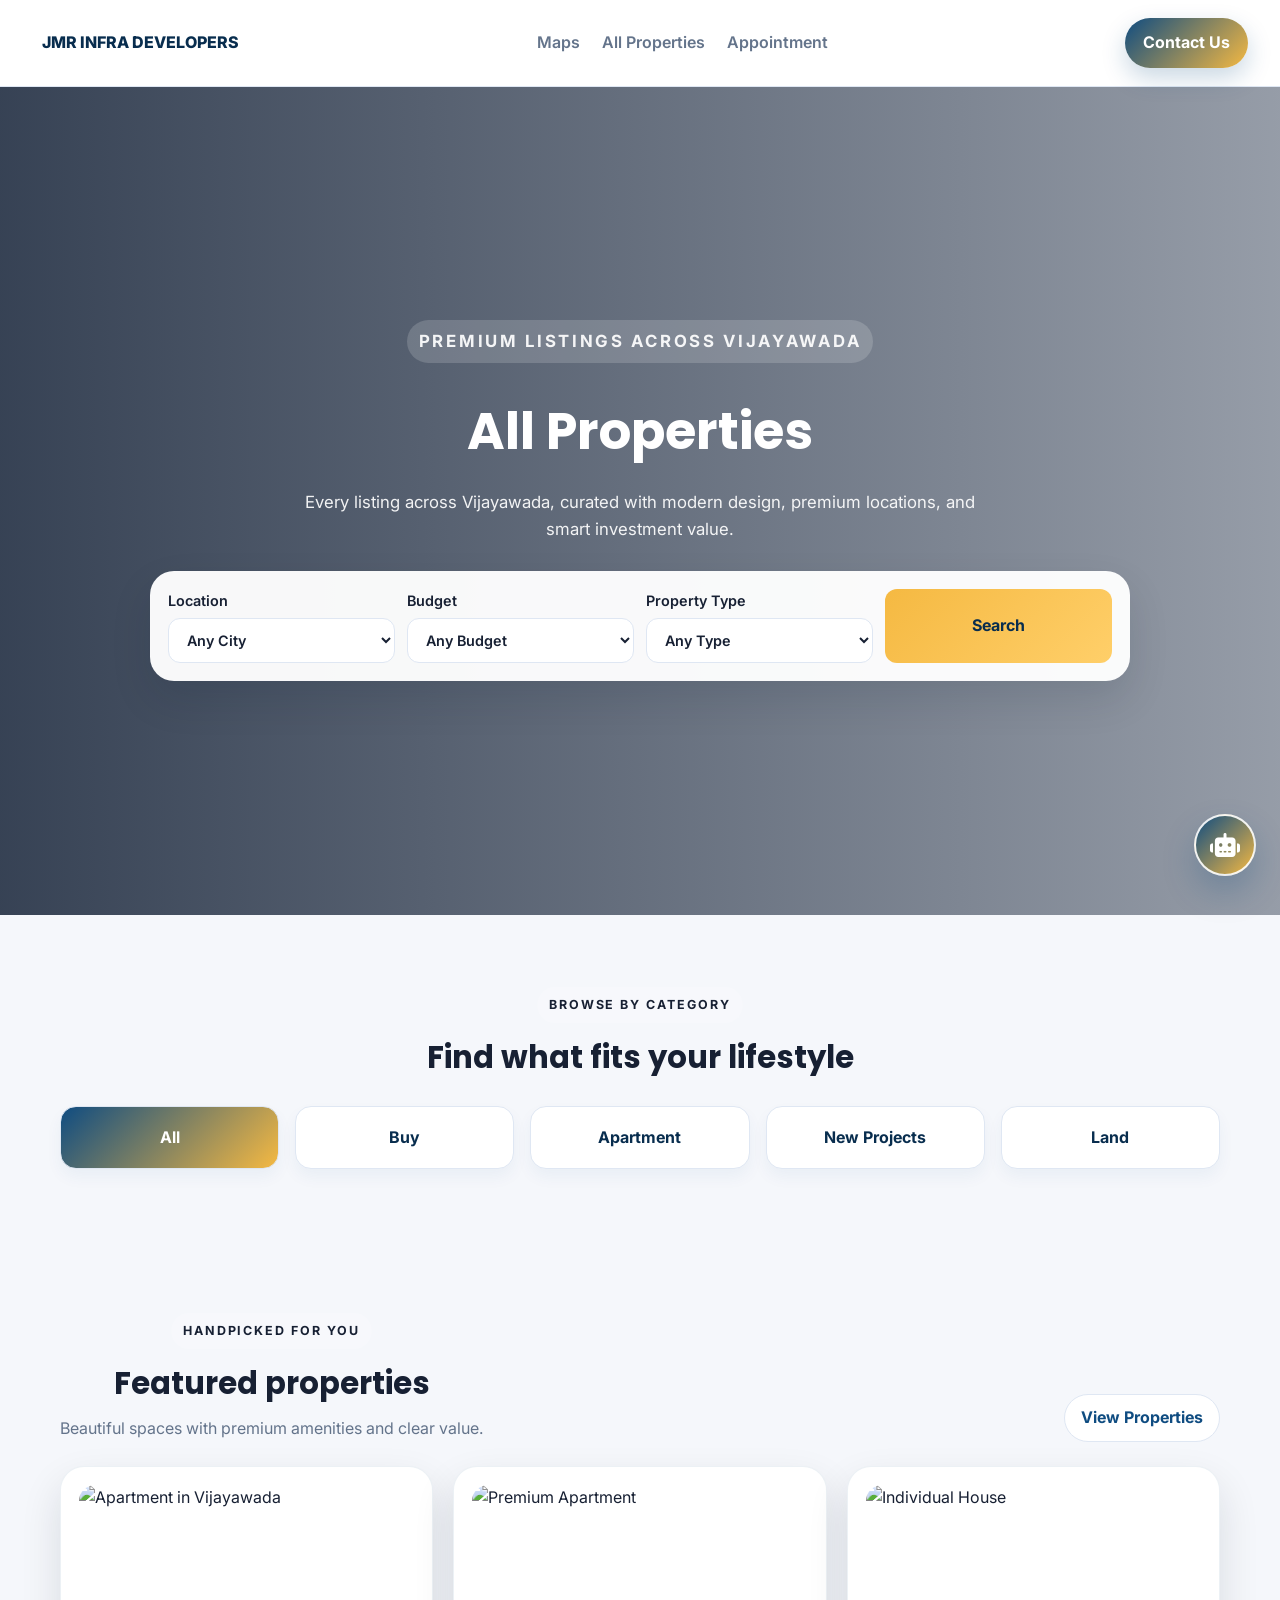
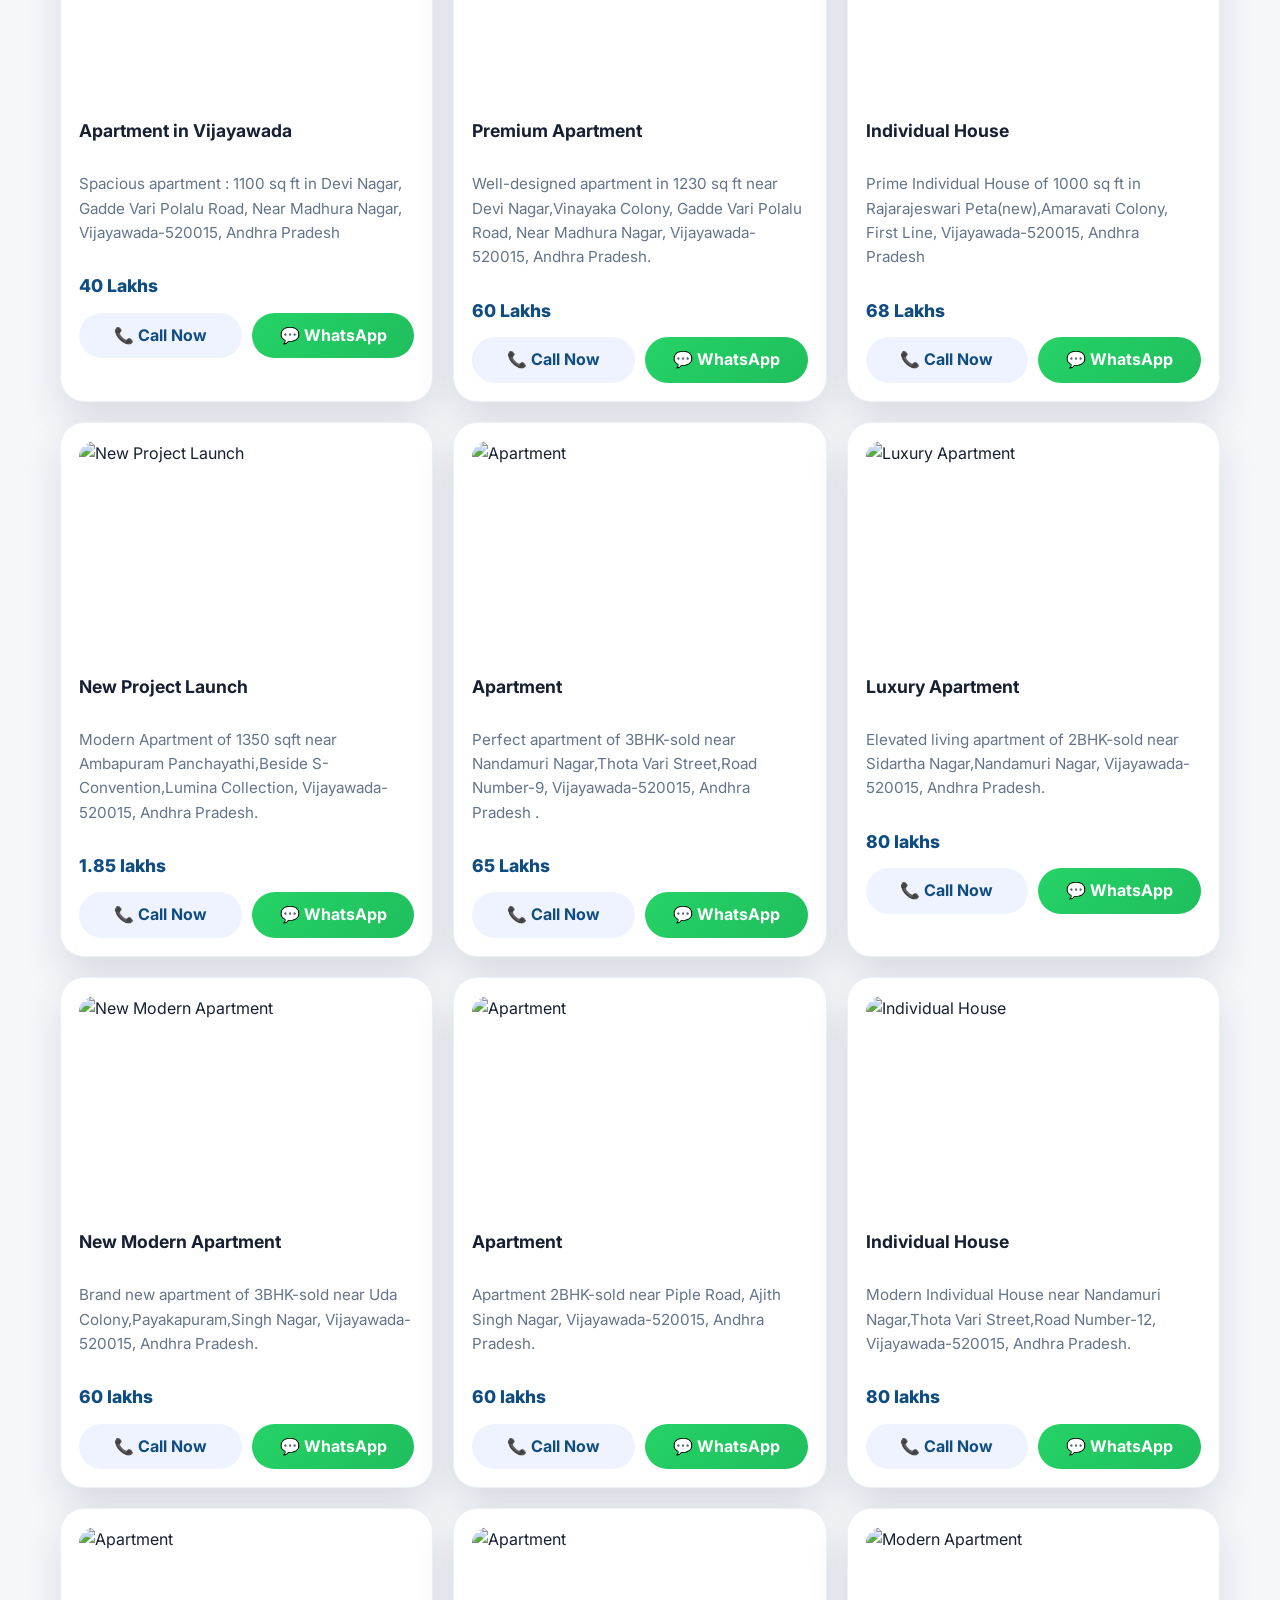
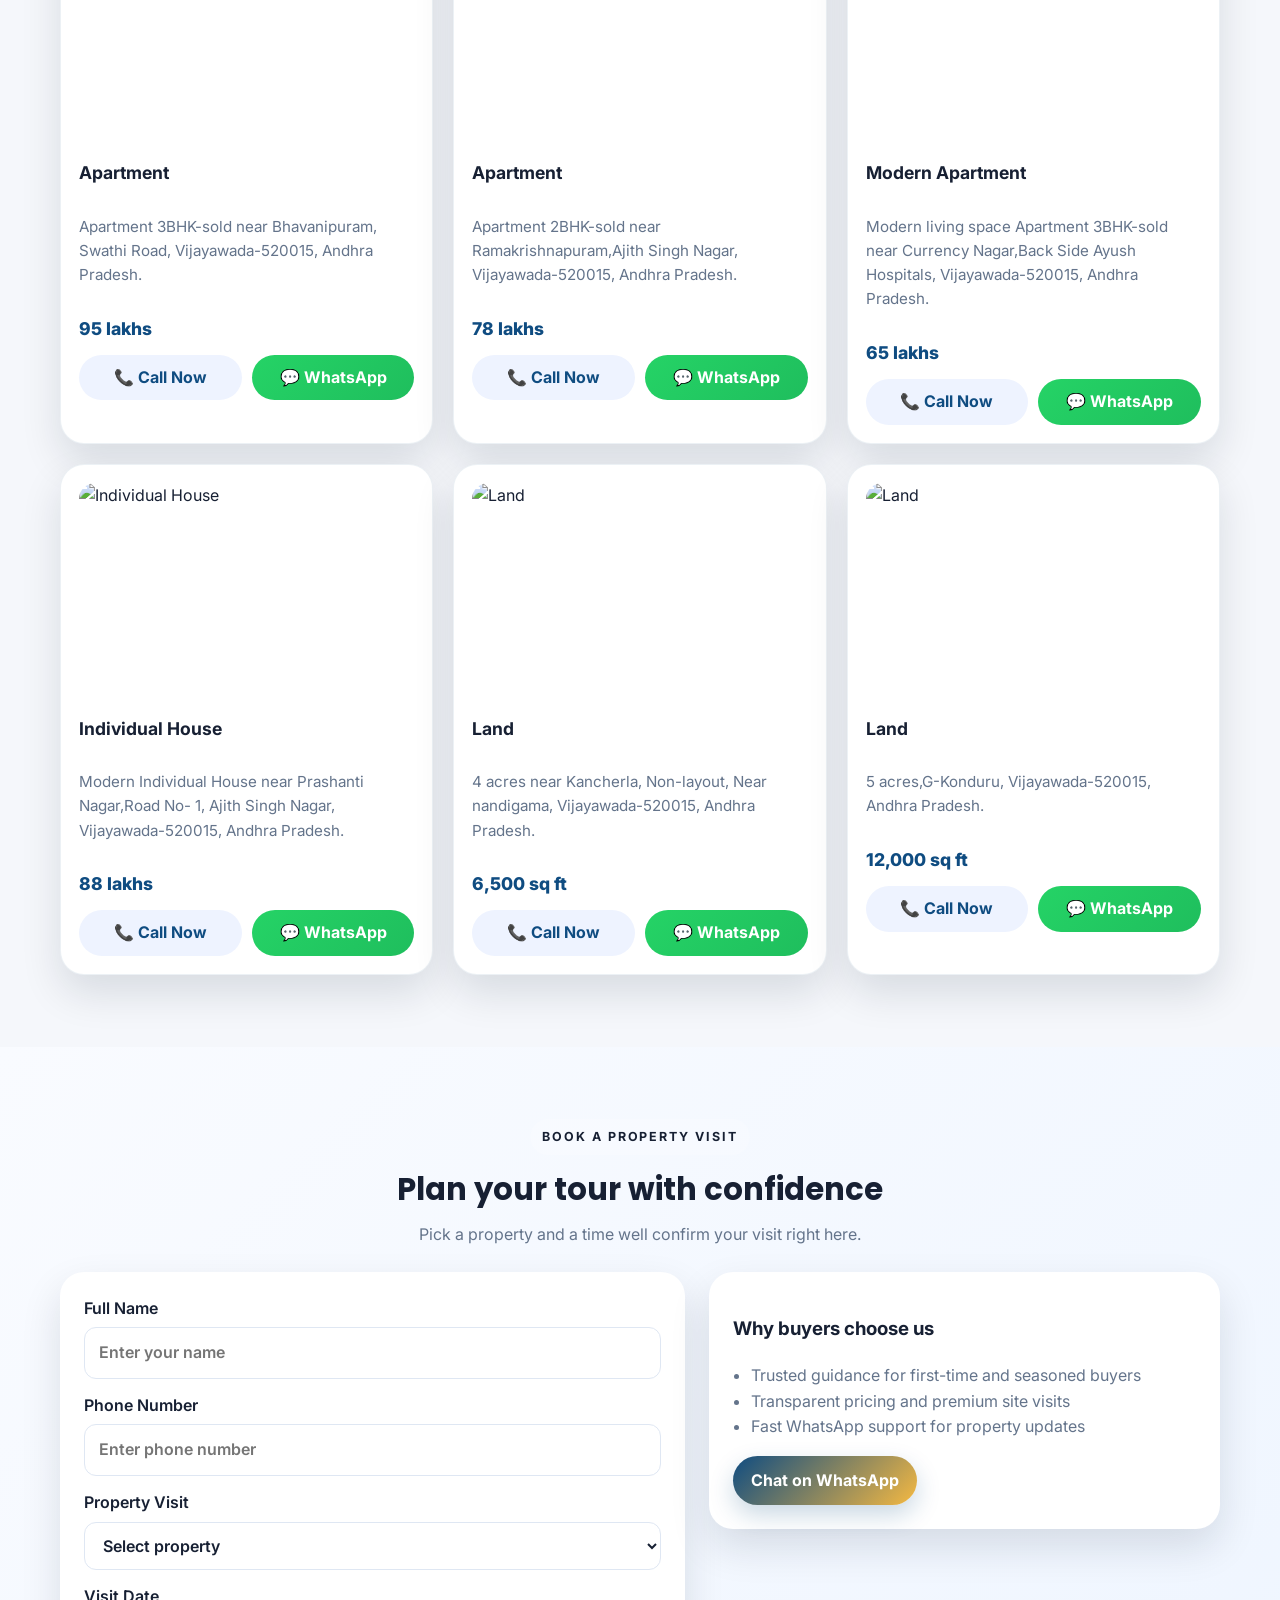
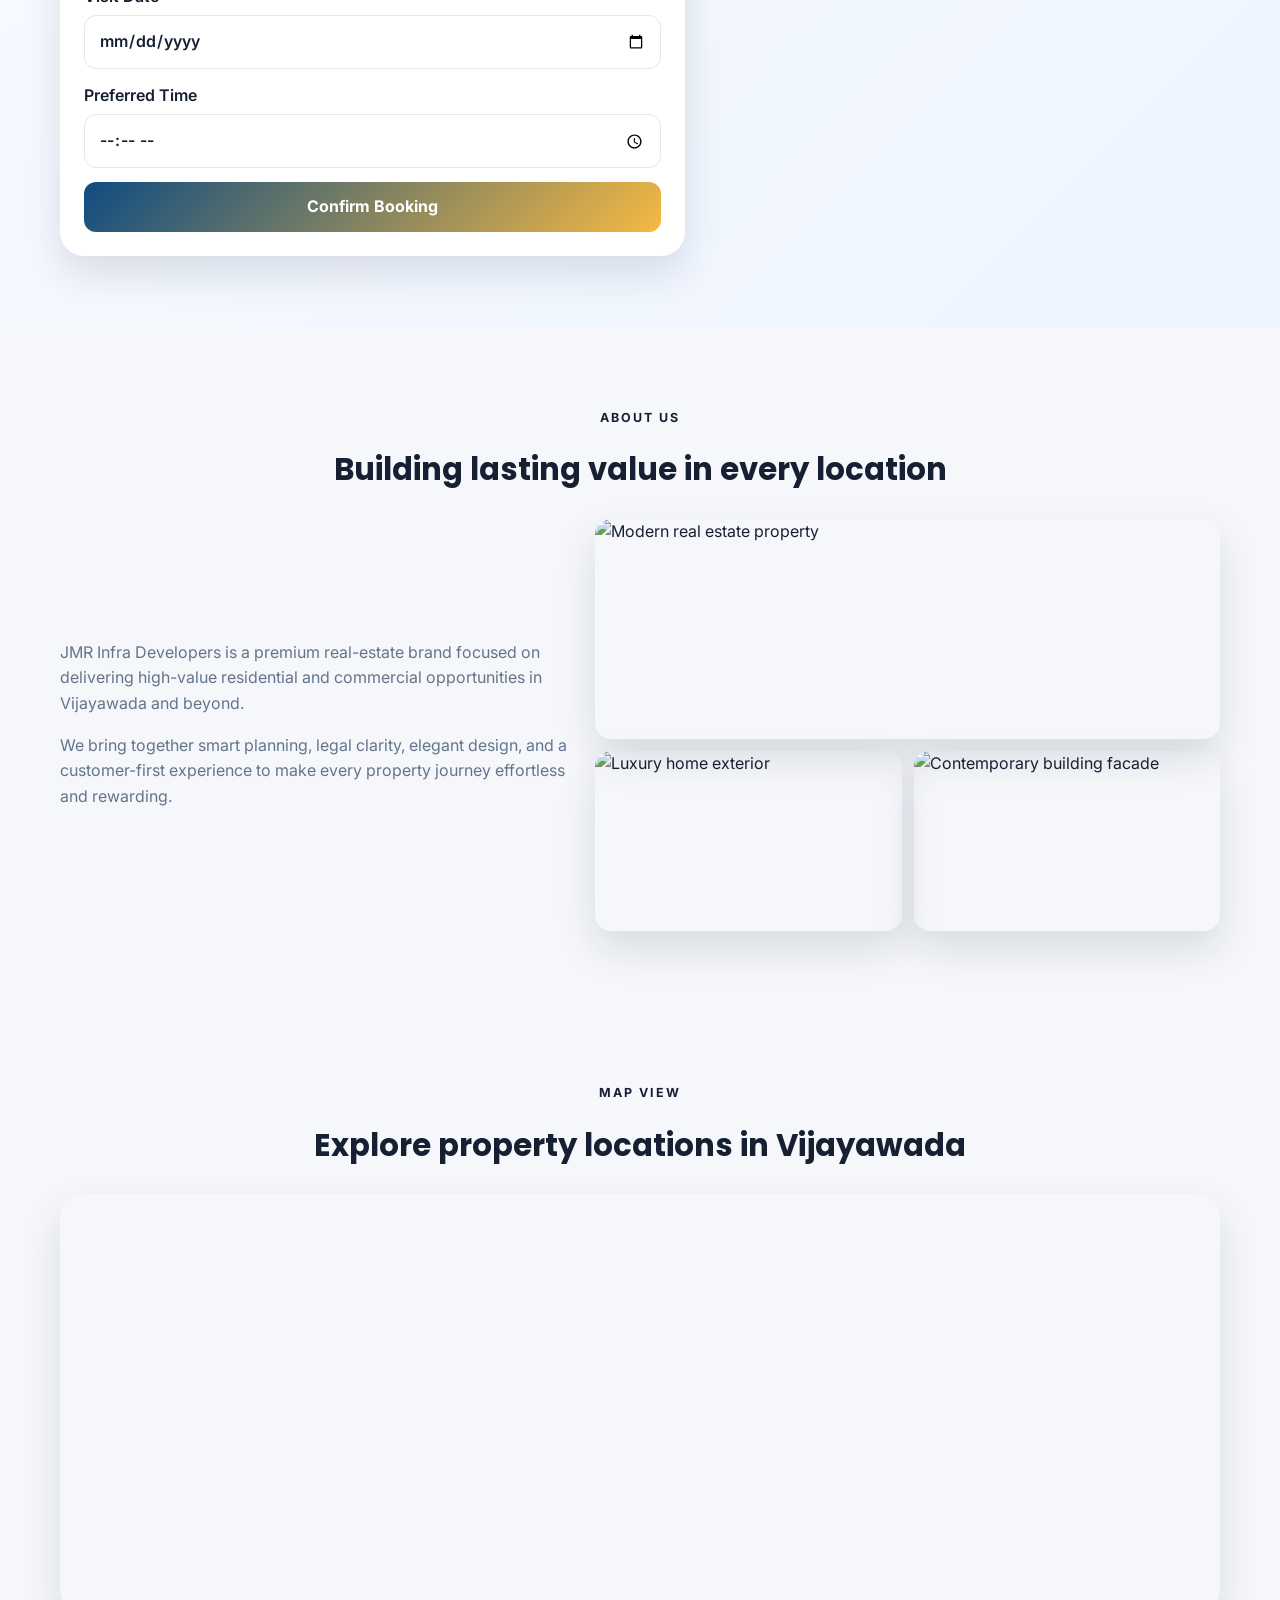
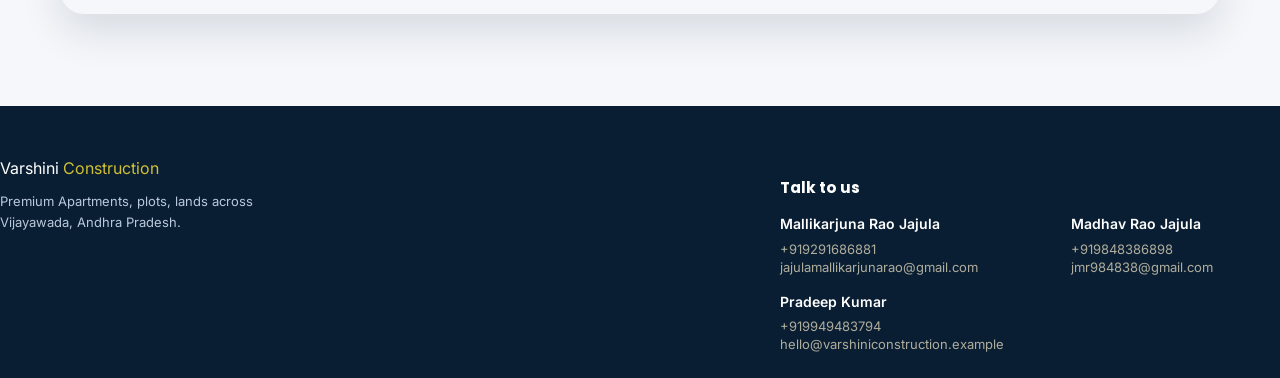
==== commit e7dd91f2: "Complete redesign and update of the website" ====
--- a/index.html
+++ b/index.html
@@ -1,338 +1,192 @@
 <!DOCTYPE html>
 <html lang="en">
-
-<head>
-    <meta charset="UTF-8">
-    <meta name="viewport" content="width=device-width, initial-scale=1.0">
-    <title>JMR Constructions — Find the Property Without Stress</title>
-    <link rel="preconnect" href="https://fonts.googleapis.com">
-    <link href="https://fonts.googleapis.com/css2?family=Poppins:wght@400;500;600;700;800&family=Inter:wght@400;500;600;700&display=swap" rel="stylesheet">
-    <link rel="stylesheet" href="https://cdnjs.cloudflare.com/ajax/libs/leaflet/1.9.4/leaflet.min.css">
-    <link rel="stylesheet" href="style.css">
-</head>
-
-<body>
-
-    <header>
-        <div class="nav">
-            <div class="brand" onclick="goHome()" style="cursor:pointer;">
-                <div class="brand-icon">
-                    <svg width="22" height="22" viewBox="0 0 24 24" fill="none">
-                        <path d="M3 11L12 3L21 11" stroke="white" stroke-width="2" stroke-linecap="round" stroke-linejoin="round" />
-                        <path d="M5 10V20H19V10" stroke="white" stroke-width="2" stroke-linecap="round" stroke-linejoin="round" />
-                    </svg>
-                </div>
-                <div class="brand-name">JMR INFRA <span>DEVELOPERS</span></div>
-            </div>
-            <nav class="nav-links">
-                <a onclick="scrollToMap()">🗺️ Maps</a>
-                <a onclick="showCategory('All')">All Properties</a>
-                <a onclick="goHomeScroll('appointment')">Appointment</a>
-            </nav>
-            <div class="nav-auth">
-                <a href="https://wa.me/919949483794" class="btn-card card-redirect" target="_blank" rel="noopener noreferrer">Contact Us</a>
-            </div>
-            <button class="hamburger" onclick="document.getElementById('mobile-menu').classList.toggle('open')">
-                <span></span><span></span><span></span>
-            </button>
-        </div>
-        <div class="mobile-menu" id="mobile-menu">
-            <a onclick="scrollToMap()">🗺️ Maps</a>
-            <a onclick="showCategory('All')">All Properties</a>
-            <a onclick="goHomeScroll('appointment')">Appointment</a>
-            <a href="https://wa.me/919949483794" class="btn-card card-redirect" target="_blank" rel="noopener noreferrer">Contact Us</a>
-        </div>
+  <head>
+    <meta charset="UTF-8" />
+    <meta name="viewport" content="width=device-width, initial-scale=1.0" />
+    <title>JMR Infra Developers</title>
+    <link rel="preconnect" href="https://fonts.googleapis.com" />
+    <link rel="preconnect" href="https://fonts.gstatic.com" crossorigin />
+    <link href="https://fonts.googleapis.com/css2?family=Inter:wght@400;500;600;700;800&family=Poppins:wght@500;600;700;800&display=swap" rel="stylesheet" />
+    <link rel="stylesheet" href="https://cdnjs.cloudflare.com/ajax/libs/font-awesome/6.5.2/css/all.min.css" />
+    <link rel="stylesheet" href="style.css" />
+  </head>
+  <body>
+    <header class="site-header">
+      <a href="#home" class="brand">
+        <i class="fa-sharp fa-solid fa-house-building"></i>
+        <span class="brand-text">JMR INFRA DEVELOPERS</span>
+      </a>
+      <nav class="nav-links">
+        <a href="#map">Maps</a>
+        <a href="#allPropertiesPage" id="navAllPropertiesLink">All Properties</a>
+        <a href="#appointment">Appointment</a>
+      </nav>
+      <a class="contact-btn" href="https://wa.me/919949483794" target="_blank" rel="noopener noreferrer">Contact Us</a>
     </header>
 
-    <div id="home-view">
-        <section class="hero">
-            <video autoplay muted loop playsinline class="hero-video">
-                <source src="https://www.pexels.com/download/video/31296779/" type="video/mp4">
-                Your browser does not support the video tag.
-            </video>
-
-            <div class="hero-overlay"></div>
-
-            <div class="hero-content">
-                <div class="eyebrow">✦ Premium Real Estate Across Vijayawada</div>
-                <h1>Find the Property Without Stress</h1>
-                <p>JMR Infra Developers is the address where your dream home becomes reality...</p>
-                <button class="hero-cta" onclick="showCategory('All')">Explore Properties →</button>
-            </div>
-        </section>
-
-        <div class="wrap">
-            <div class="search-card">
-                <div class="search-field">
-                    <label>Location</label>
-                    <select id="q-city">
-                        <option value="">Any city</option>
-                    </select>
-                </div>
-                <div class="search-field">
-                    <label>Budget</label>
-                    <select id="q-budget">
-                        <option value="">Any budget</option>
-                        <option value="0-2000000">Under ₹20 L</option>
-                        <option value="2000000-5000000">₹20 L – ₹50 L</option>
-                        <option value="5000000-10000000">₹50 L – ₹1 Cr</option>
-                        <option value="10000000-999999999">Above ₹1 Cr</option>
-                    </select>
-                </div>
-                <div class="search-field">
-                    <label>Property Type</label>
-                    <select id="q-type">
-                        <option value="">Any type</option>
-                        <option value="Land">Land</option>
-                        <option value="Plot">Plot</option>
-                        <option value="Villa">Villa</option>
-                        <option value="Apartment">Apartment</option>
-                    </select>
-                </div>
-                <button class="search-btn" onclick="applyHomeSearch()">🔍 Search</button>
-            </div>
-        </div>
-
-        <section class="section">
-            <div class="wrap">
-                <div class="section-head">
-                    <div>
-                        <span class="eyebrow">Browse by category</span>
-                        <h2>What are you looking for?</h2>
-                    </div>
-                </div>
-                <div class="quick-tiles">
-                    <div class="quick-tile" onclick="showCategory('Buy')">
-                        <div class="icon">🏘️</div><b>Buy</b><span>Villas &amp; Plots</span>
-                    </div>
-                    <div class="quick-tile" onclick="showCategory('Apartment')">
-                        <div class="icon">🏢</div><b>Apartment</b><span>Shops &amp; offices</span>
-                    </div>
-                    <div class="quick-tile" onclick="showCategory('New Projects')">
-                        <div class="icon">✨</div><b>New Projects</b><span>Recently launched</span>
-                    </div>
-                    <div class="quick-tile" onclick="showCategory('Plot')">
-                        <div class="icon">📐</div><b>Plot</b><span>Residential plots</span>
-                    </div>
-                    <div class="quick-tile" onclick="showCategory('Land')">
-                        <div class="icon">🌾</div><b>Land</b><span>Open &amp; agri land</span>
-                    </div>
-                </div>
-            </div>
-        </section>
-
-        <section class="section" style="padding-top:10px;">
-            <div class="wrap">
-                <div class="section-head">
-                    <div>
-                        <span class="eyebrow">Handpicked for you</span>
-                        <h2>Featured properties</h2>
-                        <p>A preview of our AP-wide inventory — view all to see every city.</p>
-                    </div>
-                    <button class="btn-outline" onclick="showCategory('All')">View All Properties</button>
-                </div>
-                <div class="prop-grid" id="featured-grid"></div>
-            </div>
-        </section>
-
-
-        <section class="section" id="appointment">
-            <div class="wrap">
-                <div class="section-head">
-                    <div>
-                        <span class="eyebrow">See it in person</span>
-                        <h2>Book a property visit</h2>
-                        <p>Pick a property and a time — we'll confirm your visit right here.</p>
-                    </div>
-                </div>
-                <div class="appt-panel">
-                    <div class="appt-form">
-                        <form onsubmit="sendToWhatsApp(event)">
-
-                            <div class="booking-form">
-                                <label>Full name</label>
-                                <input type="text" id="visitorName" placeholder="e.g. Priya Reddy">
-
-                                <label>Phone number</label>
-                                <input type="tel" id="visitorPhone" placeholder="+91 90000 00000">
-
-                                <label>Property</label>
-                                <select id="propertyInterest">
-                                    <option>Villa in Vijayawada — ₹76 L</option>
-                                    <option>Apartment in Vijayawada — ₹40 L</option>
-                                </select>
-
-                                <label>Visit date</label>
-                                <input type="date" id="visitDate">
-
-                                <label>Preferred time</label>
-                                <input type="time" id="visitTime">
-
-                                <button onclick="sendToWhatsApp()">Confirm Booking</button>
-                            </div>
-                        </form>
-
-                        <div class="appt-confirm" id="appt-confirm">✅ <span>Visit request received — our team will call to confirm shortly.</span></div>
-                    </div>
-                    <div>
-                        <h4 style="margin-bottom:14px; color:var(--primary-dark); font-size:16px;">Your requested visits</h4>
-                        <div class="appt-list" id="appt-list">
-                            <div class="appt-empty">No visits booked yet this session.</div>
-                        </div>
-                    </div>
-                </div>
-            </div>
-        </section>
-        <section class="services-section" id="services">
-            <h2 class="section-subtitle">20+ years Legacy of Excellence</h2>
-            <p class="section-title">Find your property without any stress</p>
-
-            <div class="services-stack-container">
-
-                <div class="service-stacked-card communication-bg">
-                    <div class="card-inner-layout">
-                        <div class="stacked-card-content">
-                            <h3>Premium Infrastructure & Amenities</h3>
-                            <p>
-                                We believe that buying real estate should be an exciting milestone, not a stressful burden. From the moment you explore our properties to the final verification of clear titles, our team stands by your side with complete transparency</p>
-                            <a href="https://wa.me/919949483794" class="btn-card card-redirect" target="_blank" rel="noopener noreferrer">To know more</a>
-                        </div>
-                        <div class="stacked-card-image">
-                            <img src="https://i.postimg.cc/hts3G4Bg/MADHAV-RAO.png" alt="communication">
-                        </div>
-                    </div>
-                </div>
-
-                <div class="service-stacked-card involvement-bg">
-                    <div class="card-inner-layout">
-                        <div class="stacked-card-content">
-                            <h3>Crafting Lifelong Legacies Since Day One</h3>
-                            <p>Over the past two decades, our journey has been defined by more than just transactions—it is built on a foundation of generational trust. Having successfully developed over 70+ prime locations across Vijayawada, structural engineering, and regulatory clearances.
-
-                            </p>
-                            <a href="https://wa.me/919949483794" class="btn-card card-redirect" target="_blank" rel="noopener noreferrer">To know more</a>
-                        </div>
-                        <div class="stacked-card-image">
-                            <img src="https://i.postimg.cc/mrqjctp0/MADHAV-PRADEEP.png" alt="involvement">
-                        </div>
-                    </div>
-                </div>
-
-                <div class="service-stacked-card academic-bg">
-                    <div class="card-inner-layout">
-                        <div class="stacked-card-content">
-                            <h3>Your Vision, Guided by Our Expertise ></h3>
-                            <p>With over 20+ years of real estate excellence, our founder has successfully delivered 70+ premium sites across Andhra Pradesh. We don't just sell plots and villas—we build the foundations for your lifelong dreams with unmatched market expertise.
-
-                            </p>
-                            <a href="https://wa.me/919949483794" class="btn-card card-redirect" target="_blank" rel="noopener noreferrer">To know more</a>
-                        </div>
-                        <div class="stacked-card-image">
-                            <img src="https://images.pexels.com/photos/35397760/pexels-photo-35397760.jpeg" alt="academic">
-                        </div>
-                    </div>
-                </div>
-
-                <div class="service-stacked-card holistic-bg">
-                    <div class="card-inner-layout">
-                        <div class="stacked-card-content">
-                            <h3>Complete Living Comfort with Zero Stress</h3>
-                            <p>Guided by a leadership team bringing over 20+ years of frontline real estate industry expertise.
-
-                                Successfully developed, managed, and delivered a proven track record of 70+ premium sites.
-                                Dedicated to providing complete legal transparency, absolute clear titles, and zero-stress paperwork.</p>
-                            <a href="https://wa.me/919949483794" class="btn-card card-redirect" target="_blank" rel="noopener noreferrer">To know more</a>
-                        </div>
-                        <div class="stacked-card-image">
-                            <img src="https://images.pexels.com/photos/34789470/pexels-photo-34789470.jpeg" alt="Holistic">
-                        </div>
-                    </div>
-                </div>
-
-                <div class="service-stacked-card cultural-bg">
-                    <div class="card-inner-layout">
-                        <div class="stacked-card-content">
-                            <h3>Comprehensive Client Support</h3>
-                            <p>Offers a true client-centric approach that completely prioritizes your personal financial goals.
-
-                                Simplifies the entire buying journey by extending dedicated home loan assistance from day one.
-
-                                Eliminates the traditional burdens of property hunting, turning your dream investment into reality.</p>
-                            <a href="https://wa.me/919949483794" class="btn-card card-redirect" target="_blank" rel="noopener noreferrer">To know more</a>
-                        </div>
-                        <div class="stacked-card-image">
-                            <img src="https://images.pexels.com/photos/34789489/pexels-photo-34789489.jpeg" alt="cultural">
-                        </div>
-                    </div>
-                </div>
-
-            </div>
-
-        </section>
-        <section class="section" id="map-section" style="background:#fff;">
-            <div class="wrap">
-                <div class="section-head">
-                    <div>
-                        <span class="eyebrow">Explore locations</span>
-                        <h2>Properties on the map</h2>
-                        <p>Pan and zoom to see listings across Andhra Pradesh &amp; Hyderabad. Built on OpenStreetMap (no API key needed) — swap in Google Maps JS API if you have a billing key.</p>
-                    </div>
-                </div>
-                <div id="map"></div>
-            </div>
-        </section>
-    </div>
-
-    <div id="listing-view" class="hidden">
-        <div class="view-heading">
-            <h1 id="listing-heading">All Properties</h1>
-            <p id="listing-sub">Every listing across Andhra Pradesh &amp; Hyderabad</p>
-        </div>
-        <div class="wrap">
-            <div class="search-card" style="margin-top:0;">
-                <div class="search-field">
-                    <label>Location</label>
-                    <select id="l-city">
-                        <option value="">Any city</option>
-                    </select>
-                </div>
-                <div class="search-field">
-                    <label>Budget</label>
-                    <select id="l-budget">
-                        <option value="">Any budget</option>
-                        <option value="0-2000000">Under ₹20 L</option>
-                        <option value="2000000-5000000">₹20 L – ₹50 L</option>
-                        <option value="5000000-10000000">₹50 L – ₹1 Cr</option>
-                        <option value="10000000-999999999">Above ₹1 Cr</option>
-                    </select>
-                </div>
-                <div class="search-field">
-                    <label>Property Type</label>
-                    <select id="l-type">
-                        <option value="">Any type</option>
-                        <option value="Land">Land</option>
-                        <option value="Plot">Plot</option>
-                        <option value="Villa">Villa</option>
-                        <option value="Commercial">Commercial</option>
-                    </select>
-                </div>
-                <button class="search-btn" onclick="applyListingSearch()">🔍 Search</button>
-            </div>
-            <div class="category-pills" id="listing-pills"></div>
-        </div>
-        <section class="section">
-            <div class="wrap">
-                <div class="prop-grid" id="listing-grid"></div>
-                <div class="load-more-wrap"><button class="btn-outline" id="listing-load-more" onclick="loadMoreListing()">Show More</button></div>
-            </div>
-        </section>
-    </div>
-
-    <footer>
+    <main id="home">
+      <section class="hero">
+        <video class="hero-video" autoplay muted loop playsinline>
+          <source src="https://www.pexels.com/download/video/34805554/" type="video/mp4" />
+        </video>
+        <div class="hero-overlay"></div>
+        <div class="hero-content">
+          <p class="eyebrow">Premium listings across Vijayawada</p>
+          <h1>All Properties</h1>
+          <p>Every listing across Vijayawada, curated with modern design, premium locations, and smart investment value.</p>
+
+          <form class="search-panel" id="searchForm">
+            <label>
+              <span>Location</span>
+              <select id="locationSelect">
+                <option value="">Any City</option>
+                <option value="Vijayawada">Vijayawada</option>
+              </select>
+            </label>
+            <label>
+              <span>Budget</span>
+              <select id="budgetSelect">
+                <option value="">Any Budget</option>
+                <option value="0-3000000">Under 20 Lakhs</option>
+                <option value="300000-500000">30 Lakhs-50 Lakhs</option>
+                <option value="5000000-8000000">50 Lakhs-80 Lakhs</option>
+                <option value="8000000-10000000">1 Crore</option>
+                <option value="10000000-500000000">1 Crore+</option>
+              </select>
+            </label>
+            <label>
+              <span>Property Type</span>
+              <select id="typeSelect">
+                <option value="">Any Type</option>
+                <option value="Apartment">Apartment</option>
+                <option value="Plot">New Projects</option>
+                <option value="Land">Land</option>
+                <option value="Buy">Buy</option>
+              </select>
+            </label>
+            <button type="submit">Search</button>
+          </form>
+        </div>
+      </section>
+
+      <section class="section">
+        <div class="section-heading">
+          <p class="eyebrow">Browse by category</p>
+          <h2>Find what fits your lifestyle</h2>
+        </div>
+        <div class="category-grid" id="categoryGrid">
+          <button class="category-card active" data-category="All">All</button>
+          <button class="category-card" data-category="Buy">Buy</button>
+          <button class="category-card" data-category="Apartment"> Apartment</button>
+          <button class="category-card" data-category="New Projects"> New Projects</button>
+          <button class="category-card" data-category="Land"> Land</button>
+        </div>
+      </section>
+
+      <section class="section" id="properties">
+        <div class="section-heading section-heading-row">
+          <div>
+            <p class="eyebrow">Handpicked for you</p>
+            <h2>Featured properties</h2>
+            <p class="subtext">Beautiful spaces with premium amenities and clear value.</p>
+          </div>
+          <button class="ghost-btn" id="viewAllBtn">View Properties</button>
+        </div>
+        <div class="property-grid" id="propertyGrid"></div>
+      </section>
+
+      <section class="section appointment-section" id="appointment">
+        <div class="section-heading">
+          <p class="eyebrow">Book a property visit</p>
+          <h2>Plan your tour with confidence</h2>
+          <p class="subtext">Pick a property and a time  well confirm your visit right here.</p>
+        </div>
+        <div class="appointment-grid">
+          <form class="appointment-form" id="appointmentForm">
+            <label>
+              <span>Full Name</span>
+              <input type="text" id="fullName" placeholder="Enter your name" required />
+            </label>
+            <label>
+              <span>Phone Number</span>
+              <input type="tel" id="phoneNumber" placeholder="Enter phone number" required />
+            </label>
+            <label>
+              <span>Property Visit</span>
+              <select id="propertyVisit" required>
+                <option value="">Select property</option>
+                <option value="Luxury Villa in Vijayawada">Luxury Villa in Vijayawada</option>
+                <option value="Premium Apartment">Premium Apartment</option>
+                <option value="Open Land Plot">Open Land Plot</option>
+                <option value="New Project Site Visit">New Project Site Visit</option>
+              </select>
+            </label>
+            <label>
+              <span>Visit Date</span>
+              <input type="date" id="visitDate" required />
+            </label>
+            <label>
+              <span>Preferred Time</span>
+              <input type="time" id="visitTime" required />
+            </label>
+            <button type="button" id="appointmentSubmitBtn">Confirm Booking</button>
+          </form>
+          <div class="appointment-info">
+            <h3>Why buyers choose us</h3>
+            <ul>
+              <li>Trusted guidance for first-time and seasoned buyers</li>
+              <li>Transparent pricing and premium site visits</li>
+              <li>Fast WhatsApp support for property updates</li>
+            </ul>
+            <a class="contact-btn" href="https://wa.me/919949483794" target="_blank" rel="noopener noreferrer">Chat on WhatsApp</a>
+          </div>
+        </div>
+      </section>
+
+      <section class="section about-section" id="about">
+        <div class="section-heading">
+          <p class="eyebrow">About us</p>
+          <h2>Building lasting value in every location</h2>
+        </div>
+        <div class="about-grid">
+          <div class="about-copy">
+            <p>JMR Infra Developers is a premium real-estate brand focused on delivering high-value residential and commercial opportunities in Vijayawada and beyond.</p>
+            <p>We bring together smart planning, legal clarity, elegant design, and a customer-first experience to make every property journey effortless and rewarding.</p>
+          </div>
+          <div class="about-images">
+            <img src="https://images.pexels.com/photos/10360944/pexels-photo-10360944.jpeg" alt="Modern real estate property" />
+            <img src="https://i.postimg.cc/hts3G4Bg/MADHAV-RAO.png" alt="Luxury home exterior" />
+            <img src="https://i.postimg.cc/mrqjctp0/MADHAV-PRADEEP.png" alt="Contemporary building facade" />
+          </div>
+        </div>
+      </section>
+
+      <section class="section map-section" id="map">
+        <div class="section-heading">
+          <p class="eyebrow">Map view</p>
+          <h2>Explore property locations in Vijayawada</h2>
+        </div>
+        <iframe src="https://www.google.com/maps?q=Vijayawada&z=12&output=embed" loading="lazy" referrerpolicy="no-referrer-when-downgrade"></iframe>
+      </section>
+    </main>
+
+    <section class="section all-properties-page hidden" id="allPropertiesPage">
+      <div class="section-heading section-heading-row">
+        <div>
+          <p class="eyebrow">All Properties</p>
+          <h2>Browse every listing</h2>
+          <p class="subtext">View all available properties in one dedicated page with full detail cards.</p>
+        </div>
+        <button class="ghost-btn" id="backHomeBtn">Back to Home</button>
+      </div>
+      <div class="property-grid" id="allPropertyGrid"></div>
+    </section>
+
+     <footer>
         <div class="wrap footer-grid">
             <div>
-                <div class="brand-name" style="color:#fff;">Varshini <span style="color:var(--gold);">Construction</span></div>
-                <p style="max-width:280px; font-size:13px; margin-top:10px;">Premium villas, plots, land and commercial spaces across Andhra Pradesh and Hyderabad. Demo data for showcase purposes.</p>
+                <div class="brand-name" style="color:#fff;">Varshini <span style="color:#d1c132;">Construction</span></div>
+                <p style="max-width:280px; font-size:13px; margin-top:10px;">Premium Apartments, plots, lands across Vijayawada, Andhra Pradesh.</p>
             </div>
             <div>
                 <div>
@@ -354,70 +208,33 @@
                         </div>
                     </div>
                 </div>
-                <div class="wrap footer-bottom">
+                <!-- <div class="wrap footer-bottom">
                     <span>© 2026 Varshini Construction. Sample project — not a real listing service.</span>
                     <span>Built for demo purposes</span>
-                </div>
+                </div> -->
     </footer>
 
-    <div class="modal-overlay" id="modal-overlay" onclick="if(event.target===this) closeModal()">
-        <div class="modal-box" id="modal-box"></div>
+    <button class="chat-toggle" id="chatToggle" aria-label="Open chatbot"><i class="fa-solid fa-robot"></i></button>
+    <div class="chat-panel" id="chatPanel">
+      <div class="chat-header">
+        <div class="chat-title-wrap">
+          <div class="chat-avatar"><i class="fa-solid fa-robot"></i></div>
+          <div>
+            <h3>JMR Assistant</h3>
+            <p>AI Property Guide</p>
+          </div>
+        </div>
+        <button id="chatClose" aria-label="Close chatbot"><i class="fa-solid fa-xmark"></i></button>
+      </div>
+      <div class="chat-body" id="chatBody">
+        <div class="chat-bubble bot">Hello! I can help with property options, appointments, apartments, land, and new projects.</div>
+      </div>
+      <form class="chat-form" id="chatForm">
+        <input type="text" id="chatInput" placeholder="Type your question..." required />
+        <button type="submit"><i class="fa-solid fa-paper-plane"></i></button>
+      </form>
     </div>
 
-    <div class="modal-overlay" id="auth-overlay" onclick="if(event.target===this) closeAuth()">
-        <div class="modal-box" style="max-width:400px;">
-            <div class="modal-content">
-                <button class="modal-close" onclick="closeAuth()">✕</button>
-                <h3 id="auth-title">Login</h3>
-                <div class="auth-tabs">
-                    <button class="auth-tab active" id="tab-login" onclick="switchAuth('login')">Login</button>
-                    <button class="auth-tab" id="tab-register" onclick="switchAuth('register')">Register</button>
-                </div>
-                <div class="form-field" id="auth-name-field" style="display:none;">
-                    <label>Full name</label>
-                    <input type="text" placeholder="Your name">
-                </div>
-                <div class="form-field">
-                    <label>Email or phone</label>
-                    <input type="text" placeholder="you@example.com">
-                </div>
-                <div class="form-field">
-                    <label>Password</label>
-                    <input type="password" placeholder="••••••••">
-                </div>
-                <button class="hero-cta" style="width:100%; justify-content:center; box-shadow:none; color:#3a2e05;" onclick="submitAuth()">Continue</button>
-                <div class="auth-note">Demo UI only — connect a real authentication backend to enable accounts.</div>
-            </div>
-        </div>
-    </div>
-
-    <button class="chat-bubble" onclick="toggleChat()" aria-label="Open chat">
-        <svg width="26" height="26" viewBox="0 0 24 24" fill="none">
-            <path d="M4 4H20V16H8L4 20V4Z" stroke="white" stroke-width="1.8" stroke-linejoin="round" />
-        </svg>
-    </button>
-    <div class="chat-panel" id="chat-panel">
-        <div class="chat-head">
-            <div class="chat-dot"></div>
-            <div>
-                <b>Varshini Assistant</b>
-                <span>Ask about any city in AP or Hyderabad</span>
-            </div>
-        </div>
-        <div class="chat-body" id="chat-body"></div>
-        <div class="quick-chips">
-            <button class="quick-chip" onclick="sendQuick('Plots in Hyderabad')">Hyderabad</button>
-            <button class="quick-chip" onclick="sendQuick('Land under 20 lakhs')">Under ₹20L</button>
-            <button class="quick-chip" onclick="sendQuick('Commercial in Vijayawada')">Commercial - Vijayawada</button>
-        </div>
-        <div class="chat-input-row">
-            <input type="text" id="chat-input" placeholder="e.g. villas in Tirupati under 80 lakhs" onkeydown="if(event.key==='Enter') sendMessage()">
-            <button class="chat-send" onclick="sendMessage()">➤</button>
-        </div>
-    </div>
-
-    <script src="https://cdnjs.cloudflare.com/ajax/libs/leaflet/1.9.4/leaflet.min.js"></script>
     <script src="sheet.js"></script>
-</body>
-
-</html>+  </body>
+</html>
--- a/style.css
+++ b/style.css
@@ -1,1330 +1,508 @@
 :root {
-    --primary: #0A66C2;
-    --primary-dark: #084C94;
-    --primary-light: #3E8CDE;
-    --gold: #D4AF37;
-    --gold-light: #E8CB6A;
-    --bg: #F9F9F9;
-    --white: #FFFFFF;
-    --ink: #151B23;
-    --ink-soft: #6B7684;
-    --line: #E7E9EC;
-    --radius-lg: 16px;
-    --radius-md: 12px;
-    --shadow: 0 4px 16px rgba(10, 40, 80, 0.08);
-    --shadow-lg: 0 20px 50px rgba(10, 40, 80, 0.16);
-    --wa: #25D366;
-}
-
-* {
-    box-sizing: border-box;
-}
-
-html {
-    scroll-behavior: smooth;
-}
-
+  --bg: #f5f7fb;
+  --surface: #ffffff;
+  --surface-2: #eef3ff;
+  --text: #172033;
+  --muted: #64748b;
+  --primary: #0f4c81;
+  --primary-dark: #082d4e;
+  --accent: #f5b942;
+  --border: #dfe7f3;
+  --shadow: 0 18px 40px rgba(7, 21, 43, 0.12);
+  --radius-lg: 24px;
+  --radius-md: 16px;
+}
+
+* { box-sizing: border-box; }
+html { scroll-behavior: smooth; }
 body {
-    margin: 0;
-    background: var(--bg);
-    color: var(--ink);
-    font-family: 'Inter', sans-serif;
-    line-height: 1.55;
-    -webkit-font-smoothing: antialiased;
-}
-
-h1,
-h2,
-h3,
-h4 {
-    font-family: 'Poppins', sans-serif;
-    margin: 0;
-    font-weight: 700;
-    color: var(--ink);
-}
-
-a {
-    color: inherit;
-    text-decoration: none;
-}
-
-button {
-    font-family: inherit;
-    cursor: pointer;
-}
-
-img {
-    max-width: 100%;
-    display: block;
-}
-
-.wrap {
-    max-width: 1240px;
-    margin: 0 auto;
-    padding: 0 26px;
-}
-
-::selection {
-    background: var(--gold-light);
-    color: var(--primary-dark);
-}
-
+  margin: 0;
+  font-family: 'Inter', sans-serif;
+  background: var(--bg);
+  color: var(--text);
+  line-height: 1.6;
+  overflow-x: hidden;
+}
+img, video { max-width: 100%; display: block; }
+a { color: inherit; text-decoration: none; }
+button, input, select { font: inherit; }
+button { cursor: pointer; }
+
+.site-header {
+  display: flex;
+  justify-content: space-between;
+  align-items: center;
+  padding: 18px 32px;
+  background: rgba(255,255,255,0.95);
+  border-bottom: 1px solid var(--border);
+  position: sticky;
+  top: 0;
+  z-index: 20;
+  backdrop-filter: blur(10px);
+}
+.brand {
+  display: flex;
+  align-items: center;
+  gap: 10px;
+  font-weight: 800;
+  color: var(--primary-dark);
+}
+.brand-icon {
+  width: 42px;
+  height: 42px;
+  display: grid;
+  place-items: center;
+  border-radius: 12px;
+  background: linear-gradient(135deg, var(--primary), var(--accent));
+  font-size: 20px;
+}
+.nav-links {
+  display: flex;
+  gap: 22px;
+  color: var(--muted);
+  font-weight: 600;
+}
+.nav-links a {
+  transition: color 0.2s ease, transform 0.2s ease;
+}
+.nav-links a:hover,
+.nav-links a:focus-visible {
+  color: var(--primary);
+  transform: translateY(-1px);
+}
+.contact-btn,
+.ghost-btn,
+.appointment-form button,
+.chat-form button,
+.category-card {
+  transition: transform 0.2s ease, box-shadow 0.2s ease, background 0.2s ease;
+}
+.contact-btn {
+  display: inline-flex;
+  align-items: center;
+  justify-content: center;
+  padding: 12px 18px;
+  border-radius: 999px;
+  background: linear-gradient(135deg, var(--primary), var(--accent));
+  color: white;
+  font-weight: 700;
+  box-shadow: 0 10px 24px rgba(15, 76, 129, 0.22);
+}
+.contact-btn:hover,
+.ghost-btn:hover,
+.appointment-form button:hover,
+.chat-form button:hover,
+.category-card:hover {
+  transform: translateY(-2px);
+  box-shadow: 0 12px 28px rgba(15, 76, 129, 0.18);
+}
+.hero {
+  position: relative;
+  min-height: 92vh;
+  display: grid;
+  place-items: center;
+  overflow: hidden;
+  padding: 40px 24px;
+}
+.hero-video {
+  position: absolute;
+  inset: 0;
+  width: 100%;
+  height: 100%;
+  object-fit: cover;
+  z-index: 0;
+}
+.hero-overlay {
+  position: absolute;
+  inset: 0;
+  background: linear-gradient(90deg, rgba(7, 21, 43, 0.8), rgba(7, 21, 43, 0.4));
+  z-index: 1;
+}
+.hero-content {
+  position: relative;
+  z-index: 2;
+  width: min(100%, 980px);
+  color: white;
+  text-align: center;
+}
+.eyebrow {
+  display: inline-flex;
+  margin: 0 0 10px;
+  padding: 8px 12px;
+  border-radius: 999px;
+  background: rgba(255,255,255,0.16);
+  letter-spacing: 0.16em;
+  text-transform: uppercase;
+  font-size: 0.78rem;
+  font-weight: 700;
+}
+.hero h1 {
+  font-family: 'Poppins', sans-serif;
+  font-size: clamp(2.2rem, 4vw, 3.3rem);
+  margin: 0 0 16px;
+}
+.hero-content p {
+  margin: 0 auto 28px;
+  max-width: 700px;
+  font-size: 1.05rem;
+  color: rgba(255,255,255,0.92);
+}
+.search-panel {
+  display: grid;
+  grid-template-columns: repeat(4, minmax(0, 1fr));
+  gap: 12px;
+  padding: 18px;
+  background: rgba(255,255,255,0.96);
+  border-radius: var(--radius-lg);
+  box-shadow: var(--shadow);
+  color: var(--text);
+}
+.search-panel label {
+  display: flex;
+  flex-direction: column;
+  gap: 6px;
+  font-size: 0.9rem;
+  font-weight: 600;
+  text-align: left;
+}
+.search-panel select,
+.appointment-form input,
+.appointment-form select,
+.chat-form input {
+  border: 1px solid var(--border);
+  border-radius: 12px;
+  padding: 12px 14px;
+  background: #fff;
+  color: var(--text);
+}
+.search-panel button {
+  border: none;
+  border-radius: 12px;
+  padding: 12px 16px;
+  background: linear-gradient(135deg, var(--accent), #ffcf69);
+  color: var(--primary-dark);
+  font-weight: 700;
+}
+.section {
+  padding: 72px 24px;
+}
+.section-heading {
+  max-width: 900px;
+  margin: 0 auto 24px;
+  text-align: center;
+}
+.section-heading h2 {
+  font-family: 'Poppins', sans-serif;
+  font-size: clamp(1.6rem, 2.4vw, 2.2rem);
+  margin: 0 0 8px;
+}
+.subtext {
+  margin: 0;
+  color: var(--muted);
+}
+.section-heading-row {
+  display: flex;
+  justify-content: space-between;
+  align-items: end;
+  gap: 16px;
+  max-width: 1160px;
+}
+.ghost-btn {
+  border: 1px solid var(--border);
+  border-radius: 999px;
+  background: white;
+  padding: 10px 16px;
+  font-weight: 700;
+  color: var(--primary);
+}
+.category-grid {
+  display: grid;
+  grid-template-columns: repeat(5, minmax(0, 1fr));
+  gap: 16px;
+  max-width: 1160px;
+  margin: 0 auto;
+}
+.category-card {
+  border: 1px solid var(--border);
+  border-radius: var(--radius-md);
+  padding: 18px;
+  background: var(--surface);
+  font-weight: 700;
+  color: var(--primary-dark);
+  box-shadow: 0 8px 16px rgba(15, 76, 129, 0.05);
+}
+.category-card.active {
+  background: linear-gradient(135deg, var(--primary), var(--accent));
+  color: white;
+}
+.property-grid {
+  display: grid;
+  grid-template-columns: repeat(3, minmax(0, 1fr));
+  gap: 20px;
+  max-width: 1160px;
+  margin: 0 auto;
+}
 .hidden {
-    display: none !important;
-}
-
-.fade-enter {
-    animation: fadeIn .45s ease both;
-}
-
-@keyframes fadeIn {
-    from {
-        opacity: 0;
-        transform: translateY(10px);
-    }
-
-    to {
-        opacity: 1;
-        transform: translateY(0);
-    }
-}
-
-/* ===== NAVBAR ===== */
-header {
-    position: sticky;
-    top: 0;
-    z-index: 200;
-    background: rgba(255, 255, 255, 0.85);
-    backdrop-filter: blur(12px);
-    box-shadow: 0 2px 20px rgba(10, 30, 60, 0.06);
-}
-
-.nav {
-    display: flex;
-    align-items: center;
-    justify-content: space-between;
-    padding: 14px 24px;
-    /* Left/Right padding keeps your logo & links from touching the exact glass edge */
-    background-color: #EBEDE3;
-    width: 100%;
-    box-sizing: border-box;
-    /* Ensures padding doesn't push the nav wider than the screen */
-}
-
-
-.brand {
-    display: flex;
-    align-items: center;
-    gap: 10px;
-}
-
-.brand-icon {
-    width: 40px;
-    height: 40px;
-    border-radius: 10px;
-    background: linear-gradient(135deg, var(--primary), var(--primary-dark));
-    display: flex;
-    align-items: center;
-    justify-content: center;
-}
-
-.brand-name {
-    font-family: 'Poppins', sans-serif;
-    font-weight: 700;
-    font-size: 19px;
-    color: var(--primary-dark);
-}
-
-.brand-name span {
-    color: var(--gold);
-}
-
-.nav-links {
-    display: flex;
-    align-items: center;
-    gap: 26px;
-    font-size: 14.5px;
-    font-weight: 500;
-}
-
-.nav-links a {
-    color: var(--ink-soft);
-    display: flex;
-    align-items: center;
-    gap: 6px;
-    transition: .2s;
-    padding: 6px 0;
-    border-bottom: 2px solid transparent;
-}
-
-.nav-links a:hover,
-.nav-links a.active {
-    color: var(--primary);
-    border-color: var(--gold);
-}
-
-.nav-auth {
-    display: flex;
-    gap: 10px;
-    margin-left: 8px;
-}
-
-.btn-login {
-    padding: 9px 18px;
-    border-radius: var(--radius-md);
-    border: 1.5px solid var(--primary);
-    color: var(--primary);
-    font-weight: 600;
-    font-size: 13.5px;
-    background: transparent;
-}
-
-.btn-login:hover {
-    background: var(--primary);
-    color: #fff;
-}
-
-.btn-register {
-    padding: 9px 18px;
-    border-radius: var(--radius-md);
-    border: none;
-    color: #fff;
-    font-weight: 600;
-    font-size: 13.5px;
-    background: linear-gradient(135deg, var(--gold), var(--gold-light));
-    color: #3a2e05;
-}
-
-.btn-register:hover {
-    filter: brightness(1.05);
-}
-
-.hamburger {
-    display: none;
-    flex-direction: column;
-    gap: 4px;
-    background: none;
-    border: none;
-    padding: 6px;
-}
-
-.hamburger span {
-    width: 24px;
-    height: 2px;
-    background: var(--ink);
-    border-radius: 2px;
-}
-
-.mobile-menu {
-    display: none;
-    flex-direction: column;
+  display: none !important;
+}
+.all-properties-page {
+  background: #f8fbff;
+}
+.property-card {
+  background: var(--surface);
+  border-radius: var(--radius-lg);
+  padding: 18px;
+  box-shadow: var(--shadow);
+  display: flex;
+  flex-direction: column;
+  gap: 12px;
+  width: 100%;
+  min-height: 100%;
+  border: 1px solid rgba(15, 76, 129, 0.08);
+}
+.property-card img {
+  height: 220px;
+  width: 100%;
+  object-fit: cover;
+  border-radius: 16px;
+}
+.property-card h3 { margin: 0; font-size: 1.1rem; }
+.property-meta { color: var(--muted); font-size: 0.95rem; }
+.property-price {
+  color: var(--primary);
+  font-weight: 800;
+  font-size: 1.1rem;
+}
+.property-actions {
+  display: flex;
+  gap: 10px;
+  flex-wrap: wrap;
+}
+.property-actions a {
+  flex: 1;
+  min-width: 110px;
+  border-radius: 999px;
+  padding: 10px 12px;
+  text-align: center;
+  font-weight: 700;
+}
+.property-actions .call-btn {
+  background: var(--surface-2);
+  color: var(--primary);
+}
+.property-actions .wa-btn {
+  background: linear-gradient(135deg, #25d366, #1fbe5d);
+  color: white;
+}
+.appointment-section {
+  background: linear-gradient(135deg, #f9fbff 0%, #eef5ff 100%);
+}
+.appointment-grid {
+  display: grid;
+  grid-template-columns: 1.1fr 0.9fr;
+  gap: 24px;
+  max-width: 1160px;
+  margin: 0 auto;
+  align-items: start;
+}
+.appointment-form,
+.appointment-info {
+  background: var(--surface);
+  padding: 24px;
+  border-radius: var(--radius-lg);
+  box-shadow: var(--shadow);
+}
+.appointment-form {
+  display: grid;
+  gap: 14px;
+}
+.appointment-form label { display: grid; gap: 6px; font-weight: 600; }
+.appointment-form button {
+  border: none;
+  padding: 12px 16px;
+  border-radius: 12px;
+  background: linear-gradient(135deg, var(--primary), var(--accent));
+  color: white;
+  font-weight: 700;
+}
+.appointment-info ul { padding-left: 18px; color: var(--muted); }
+.about-grid {
+  display: grid;
+  grid-template-columns: 0.9fr 1.1fr;
+  gap: 24px;
+  max-width: 1160px;
+  margin: 0 auto;
+  align-items: center;
+}
+.about-copy p { color: var(--muted); font-size: 1rem; }
+.about-images {
+  display: grid;
+  grid-template-columns: repeat(2, 1fr);
+  gap: 12px;
+}
+.about-images img {
+  height: 180px;
+  width: 100%;
+  object-fit: cover;
+  border-radius: 16px;
+  box-shadow: var(--shadow);
+}
+.about-images img:first-child { grid-column: 1 / -1; height: 220px; }
+.map-section iframe {
+  display: block;
+  width: min(100%, 1160px);
+  height: 420px;
+  border: 0;
+  border-radius: var(--radius-lg);
+  margin: 0 auto;
+  box-shadow: var(--shadow);
+}
+.site-footer {
+  background: var(--primary-dark);
+  color: rgba(255,255,255,0.92);
+  padding: 44px 24px;
+  display: grid;
+  grid-template-columns: repeat(3, minmax(0, 1fr));
+  gap: 24px;
+  max-width: 100%;
+}
+.site-footer h3, .site-footer h4 { color: white; margin-bottom: 10px; }
+.chat-toggle {
+  position: fixed;
+  right: 24px;
+  bottom: 24px;
+  border: none;
+  width: 62px;
+  height: 62px;
+  border-radius: 50%;
+  background: linear-gradient(135deg, var(--primary), var(--accent));
+  color: white;
+  font-size: 24px;
+  box-shadow: 0 16px 32px rgba(15, 76, 129, 0.25);
+  z-index: 50;
+  display: grid;
+  place-items: center;
+  border: 2px solid rgba(255,255,255,0.9);
+  transition: transform 0.2s ease, box-shadow 0.2s ease;
+}
+
+.chat-toggle:hover {
+  transform: translateY(-2px);
+  box-shadow: 0 20px 36px rgba(15, 76, 129, 0.28);
+}
+.chat-panel {
+  position: fixed;
+  right: 24px;
+  bottom: 92px;
+  width: min(92vw, 360px);
+  background: linear-gradient(180deg, #ffffff 0%, #f8fbff 100%);
+  border-radius: 22px;
+  box-shadow: 0 22px 44px rgba(7, 21, 43, 0.16);
+  display: none;
+  flex-direction: column;
+  overflow: hidden;
+  z-index: 49;
+  border: 1px solid rgba(15, 76, 129, 0.08);
+}
+.chat-panel.open { display: flex; }
+.chat-header {
+  display: flex;
+  justify-content: space-between;
+  align-items: center;
+  padding: 14px 16px;
+  background: linear-gradient(135deg, #0f4c81 0%, #1d5f97 45%, #5e8bbd 100%);
+  color: white;
+}
+.chat-title-wrap {
+  display: flex;
+  align-items: center;
+  gap: 10px;
+}
+.chat-avatar {
+  width: 38px;
+  height: 38px;
+  border-radius: 50%;
+  display: grid;
+  place-items: center;
+  background: rgba(255,255,255,0.18);
+  color: white;
+  font-size: 16px;
+}
+.chat-header h3 {
+  margin: 0;
+  font-size: 1rem;
+}
+.chat-header p {
+  margin: 2px 0 0;
+  font-size: 0.78rem;
+  color: rgba(255,255,255,0.8);
+}
+.chat-header button {
+  border: none;
+  background: rgba(255,255,255,0.15);
+  color: white;
+  width: 34px;
+  height: 34px;
+  border-radius: 50%;
+  display: grid;
+  place-items: center;
+  font-size: 15px;
+}
+.chat-body { padding: 14px; display: flex; flex-direction: column; gap: 10px; max-height: 280px; overflow: auto; }
+.chat-bubble { padding: 10px 12px; border-radius: 12px; max-width: 85%; }
+.chat-bubble.bot { background: linear-gradient(135deg, #f4f7ff 0%, #eef4ff 100%); color: var(--text); border: 1px solid #e2ebff; }
+.chat-bubble.user { background: linear-gradient(135deg, #0f4c81 0%, #f5b942 100%); color: white; margin-left: auto; }
+.chat-form { display: flex; gap: 8px; padding: 12px; border-top: 1px solid var(--border); }
+.chat-form input { flex: 1; border: 1px solid #dfe7f3; }
+.chat-form button {
+  border: none;
+  border-radius: 12px;
+  background: linear-gradient(135deg, #0f4c81 0%, #f5b942 100%);
+  color: white;
+  padding: 10px 12px;
+  min-width: 44px;
+  display: grid;
+  place-items: center;
+}
+
+@media (max-width: 900px) {
+  .nav-links { display: none; }
+  .search-panel,
+  .appointment-grid,
+  .about-grid,
+  .site-footer { grid-template-columns: 1fr; }
+  .property-grid { grid-template-columns: 1fr 1fr; }
+  .section-heading-row { flex-direction: column; align-items: start; }
+  .category-grid { grid-template-columns: repeat(2, minmax(0, 1fr)); }
+}
+
+@media (max-width: 640px) {
+  .site-header { padding: 14px 18px; }
+  .contact-btn { display: none; }
+  .hero { min-height: auto; padding: 72px 18px 56px; }
+  .section { padding: 56px 18px; }
+  .search-panel { grid-template-columns: 1fr; padding: 14px; }
+  .search-panel button { width: 100%; }
+  .property-grid {
+    grid-template-columns: 1fr;
     gap: 14px;
-    padding: 18px 26px 22px;
-    background: #fff;
-    border-top: 1px solid var(--line);
-}
-
-.mobile-menu.open {
-    display: flex;
-}
-
-.mobile-menu a {
-    font-size: 15px;
-    font-weight: 500;
-    color: var(--ink);
-}
-
-/* ===== HERO ===== */
-/* Ensure the parent container is the positioning reference */
-.hero {
+  }
+  .property-card {
+    border-radius: 18px;
+    padding: 16px;
+    box-shadow: 0 10px 24px rgba(7, 21, 43, 0.08);
     position: relative;
     width: 100%;
-    min-height: 90vh;
-    /* Adjust height as needed */
-    overflow: hidden;
-    display: flex;
-    align-items: center;
-    justify-content: center;
-}
-
-/* Style the video to behave like a background cover */
-.hero-video {
-    position: absolute;
-    top: 0;
-    left: 0;
-    width: 100%;
-    height: 100%;
-    object-fit: cover;
-    z-index: -2;
-    /* Places it behind everything */
-}
-
-/* Optional: Dark overlay to ensure text contrast */
-.hero-overlay {
-    position: absolute;
-    top: 0;
-    left: 0;
-    width: 100%;
-    height: 100%;
-    background: rgba(0, 0, 0, 0.4);
-    /* Adjust opacity as needed */
-    z-index: -1;
-    /* Sits right above the video, but behind text */
-}
-
-/* Ensure content stays on top */
-.hero-content {
-    position: relative;
-    z-index: 1;
-    color: #ffffff;
-    /* Make text white for readability */
-    text-align: center;
-}
-
-.hero-anim {
-    position: absolute;
-    inset: 0;
-    opacity: 0.35;
-    background-image: radial-gradient(circle at 20% 30%, rgba(212, 175, 55, 0.35), transparent 40%),
-        radial-gradient(circle at 80% 70%, rgba(255, 255, 255, 0.18), transparent 45%);
-    animation: driftBg 14s ease-in-out infinite alternate;
-}
-
-@keyframes driftBg {
-    from {
-        transform: scale(1) translate(0, 0);
-    }
-
-    to {
-        transform: scale(1.12) translate(-2%, 2%);
-    }
-}
-
-.hero-skyline {
-    position: absolute;
-    bottom: 0;
-    left: 0;
-    right: 0;
-    opacity: 0.5;
-}
-
-.hero-content .eyebrow {
-    color: var(--gold-light);
-    font-size: 13px;
-    letter-spacing: .14em;
-    text-transform: uppercase;
-    font-weight: 600;
-    margin-bottom: 16px;
-    display: inline-flex;
-    align-items: center;
-    gap: 8px;
-}
-
-.hero-content h1 {
-    color: #fff;
-    font-size: 52px;
-    line-height: 1.12;
-    font-weight: 800;
-}
-
-.hero-content p {
-    color: #DCE7F5;
-    font-size: 17px;
-    margin-top: 18px;
-    max-width: 560px;
-    margin-left: auto;
-    margin-right: auto;
-}
-
-.hero-cta {
-    margin-top: 32px;
-    display: inline-flex;
-    align-items: center;
-    gap: 10px;
-    background: linear-gradient(135deg, var(--gold), var(--gold-light));
-    color: #3a2e05;
-    font-weight: 700;
-    font-size: 15px;
-    padding: 15px 32px;
-    border-radius: var(--radius-md);
-    border: none;
-    box-shadow: 0 12px 30px rgba(212, 175, 55, 0.35);
-    transition: .2s;
-}
-
-.hero-cta:hover {
-    transform: translateY(-2px);
-    box-shadow: 0 16px 36px rgba(212, 175, 55, 0.45);
-}
-
-/* ===== STICKY SEARCH + CATEGORY BAR ===== */
-.search-sticky-zone {
-    position: sticky;
-    top: 64px;
-    z-index: 150;
-    background: transparent;
-}
-
-.search-card {
-    background: rgba(255, 255, 255, 0.92);
-    backdrop-filter: blur(10px);
-    margin: -46px auto 0;
-    max-width: 1080px;
-    border-radius: var(--radius-lg);
-    box-shadow: var(--shadow-lg);
-    padding: 20px;
-    position: relative;
-    z-index: 3;
-    display: grid;
-    grid-template-columns: 1fr 1fr 1fr auto;
-    gap: 12px;
-    border: 1px solid rgba(255, 255, 255, 0.5);
-}
-
-.search-field label {
-    display: block;
-    font-size: 11px;
-    font-weight: 600;
-    text-transform: uppercase;
-    letter-spacing: .06em;
-    color: var(--ink-soft);
-    margin-bottom: 6px;
-}
-
-.search-field select,
-.search-field input {
-    width: 100%;
-    border: 1px solid var(--line);
-    background: #fff;
-    padding: 11px 12px;
-    border-radius: var(--radius-md);
-    font-size: 14px;
-    font-family: inherit;
-    color: var(--ink);
-}
-
-.search-btn {
-    background: linear-gradient(135deg, var(--primary), var(--primary-dark));
-    color: #fff;
-    border: none;
-    padding: 0 26px;
-    border-radius: var(--radius-md);
-    font-weight: 700;
-    font-size: 14px;
-    align-self: end;
-    height: 44px;
-    margin-top: 22px;
-    display: flex;
-    align-items: center;
-    gap: 8px;
-}
-
-.search-btn:hover {
-    filter: brightness(1.08);
-}
-
-/* Turn the button container into a flex row layout */
-.prop-action {
-    display: flex;
-    gap: 10px;
-    /* Adds space between the two buttons */
-    width: 100%;
-    margin-top: 12px;
-}
-
-/* Make both buttons share equal width and fill the space */
-.prop-action .btn-call,
-.prop-action .btn-wa {
-    flex: 1;
-    white-space: nowrap;
-    /* Keeps the text on a single line */
-    padding: 10px 5px;
-    /* Clean padding adjustment */
-    text-align: center;
-}
-
-.category-pills {
-    display: flex;
-    gap: 10px;
-    justify-content: center;
-    flex-wrap: wrap;
-    margin: 22px auto 0;
-    max-width: 1080px;
-    padding: 0 8px;
-}
-
-.pill {
-    padding: 9px 20px;
-    border-radius: 24px;
-    border: 1px solid var(--line);
-    background: #fff;
-    font-size: 13.5px;
-    font-weight: 600;
-    color: var(--ink-soft);
-    transition: .2s;
-    box-shadow: var(--shadow);
-}
-
-.pill.active,
-.pill:hover {
-    background: var(--primary);
-    color: #fff;
-    border-color: var(--primary);
-}
-
-/* ===== SECTIONS ===== */
-.section {
-    padding: 70px 0;
-}
-
-.section-head {
-    display: flex;
-    justify-content: space-between;
-    align-items: flex-end;
-    margin-bottom: 34px;
-    flex-wrap: wrap;
-    gap: 14px;
-}
-
-.section-head .eyebrow {
-    color: var(--gold);
-    font-size: 12.5px;
-    font-weight: 700;
-    letter-spacing: .1em;
-    text-transform: uppercase;
-    display: block;
-    margin-bottom: 8px;
-}
-
-.section-head h2 {
-    font-size: 30px;
-}
-
-.section-head p {
-    color: var(--ink-soft);
-    font-size: 14.5px;
-    max-width: 420px;
-    margin-top: 6px;
-}
-
-.view-heading {
-    text-align: center;
-    padding: 50px 0 14px;
-}
-
-.view-heading h1 {
-    font-size: 38px;
-    color: var(--primary-dark);
-}
-
-.view-heading p {
-    color: var(--ink-soft);
-    margin-top: 10px;
-    font-size: 15px;
-}
-
-services-section {
-    padding: 60px 10% 120px 10%;
-    background-color: hsl(32, 20%, 50%);
-    text-align: center;
-}
-
-.section-subtitle {
-    color: #8C6247;
-    font-size: 29px;
-    font-weight: 600;
-    text-transform: uppercase;
-    text-align: center;
-}
-
-.section-title {
-    font-size: 17.5px;
-    margin-bottom: 60px;
-    font-family: Sans-Serif;
-    font-style: italic;
-    margin-top: 17px;
-    text-align: center;
-}
-
-.services-stack-container {
-    display: flex;
-    flex-direction: column;
-    gap: 40px;
-    max-width: 1100px;
-    margin: 0 auto;
-}
-
-.service-stacked-card {
-    position: sticky;
-    top: 120px;
-    min-height: 450px;
-    border-radius: 24px;
-    overflow: hidden;
-    box-shadow: 0 15px 40px rgba(0, 0, 0, 0.08);
-    transform-origin: center top;
-    transition: transform 0.4s ease, filter 0.4s ease, opacity 0.4s ease;
-}
-
-/* Background aesthetic classes including new ones */
-.communication-bg {
-    background-color: #D3B574;
-    color: #111111;
-}
-
-.involvement-bg {
-    background-color: #5E6A4B;
-    color: #FFFFFF;
-}
-
-.academic-bg {
-    background-color: #8A6D73;
-    color: #FFFFFF;
-}
-
-/* Added accent */
-.holistic-bg {
-    background-color: #4A3325;
-    color: #FFFFFF;
-}
-
-.cultural-bg {
-    background-color: #2E424D;
-    color: #FFFFFF;
-}
-
-/* Added accent */
-
-.card-inner-layout {
-    display: flex;
-    height: 100%;
-    min-height: 450px;
-    align-items: center;
-}
-
-.stacked-card-content {
-    flex: 1;
-    padding: 50px;
-    text-align: left;
-    display: flex;
-    flex-direction: column;
-    justify-content: center;
-}
-
-.stacked-card-content h3 {
-    font-size: 32px;
-    margin-bottom: 15px;
-}
-
-.stacked-card-content p {
-    font-size: 16px;
-    line-height: 1.6;
-    margin-bottom: 30px;
-    opacity: 0.9;
-}
-
-.stacked-card-image {
-    flex: 1;
-    height: 100%;
-}
-
-.stacked-card-image img {
-    width: 100%;
-    height: 100%;
-    min-height: 450px;
-    object-fit: cover;
-    display: block;
-}
-
-.btn-card {
-    align-self: flex-start;
-    background-color: #000000;
-    color: #FFFFFF;
-    border: none;
-    padding: 12px 28px;
-    border-radius: 8px;
-    font-weight: 600;
-    cursor: pointer;
-    transition: transform 0.3s ease;
-}
-
-.btn-card:hover {
-    transform: scale(1.05);
-}
-
-/* Quick category tiles on home */
-.quick-tiles {
-    display: grid;
-    grid-template-columns: repeat(5, 1fr);
-    gap: 16px;
-}
-
-.quick-tile {
-    background: #fff;
-    border-radius: var(--radius-lg);
-    padding: 24px 16px;
-    text-align: center;
-    border: 1px solid var(--line);
-    box-shadow: var(--shadow);
-    transition: .25s;
-}
-
-.quick-tile:hover {
-    transform: translateY(-4px);
-    box-shadow: var(--shadow-lg);
-    border-color: var(--gold-light);
-}
-
-.quick-tile .icon {
-    font-size: 26px;
-    margin-bottom: 10px;
-}
-
-.quick-tile b {
-    display: block;
-    font-size: 14.5px;
-    color: var(--ink);
-}
-
-.quick-tile span {
-    font-size: 12px;
-    color: var(--ink-soft);
-}
-
-/* ===== PROPERTY GRID ===== */
-.prop-grid {
-    display: grid;
-    grid-template-columns: repeat(3, 1fr);
-    gap: 24px;
-}
-
-.prop-card {
-    background: #fff;
-    border-radius: var(--radius-lg);
-    overflow: hidden;
-    box-shadow: var(--shadow);
-    border: 1px solid var(--line);
-    transition: .3s;
-    opacity: 0;
-    transform: translateY(16px);
-}
-
-.prop-card.reveal {
-    opacity: 1;
-    transform: translateY(0);
-}
-
-.prop-card:hover {
-    box-shadow: var(--shadow-lg);
-    transform: translateY(-6px);
-}
-
-.prop-img {
-    height: 190px;
-    position: relative;
-    overflow: hidden;
-    background: linear-gradient(135deg, #123A5E, #0A66C2);
-}
-
-.prop-card:hover .prop-img svg {
-    transform: scale(1.08);
-}
-
-.prop-img svg {
-    width: 100%;
-    height: 100%;
-    transition: .4s ease;
-}
-
-.prop-badge {
-    position: absolute;
-    top: 12px;
-    left: 12px;
-    background: rgba(255, 255, 255, 0.92);
-    color: var(--primary-dark);
-    font-size: 11px;
-    font-weight: 700;
-    padding: 5px 10px;
-    border-radius: 20px;
-}
-
-.prop-badge-new {
-    position: absolute;
-    top: 12px;
-    right: 12px;
-    background: var(--gold);
-    color: #3a2e05;
-    font-size: 10.5px;
-    font-weight: 700;
-    padding: 5px 10px;
-    border-radius: 20px;
-}
-
-.prop-body {
-    padding: 18px 20px;
-}
-
-.prop-body h3 {
-    font-size: 17px;
-}
-
-.prop-loc {
-    font-size: 13px;
-    color: var(--ink-soft);
-    margin-top: 3px;
-    display: flex;
-    align-items: center;
-    gap: 5px;
-}
-
-.prop-split {
-    display: flex;
-    justify-content: space-between;
-    align-items: center;
-    margin-top: 14px;
-}
-
-.prop-size {
-    font-size: 13.5px;
-    color: var(--ink-soft);
-    font-weight: 600;
-}
-
-.prop-price {
-    font-size: 15.5px;
-    font-weight: 700;
-    color: var(--primary-dark);
-}
-
-.prop-price span {
-    font-size: 11.5px;
-    color: var(--ink-soft);
-    font-weight: 400;
-}
-
-.prop-note {
-    font-size: 12px;
-    color: var(--ink-soft);
-    margin-top: 10px;
-    font-style: italic;
-}
-
-.prop-actions {
-    display: flex;
-    gap: 8px;
-    margin-top: 14px;
-}
-
-.btn-call {
-    flex: 1;
-    background: var(--bg);
-    border: 1px solid var(--line);
-    color: var(--primary-dark);
-    padding: 10px 8px;
-    border-radius: var(--radius-md);
-    font-size: 13px;
-    font-weight: 700;
-    display: flex;
-    align-items: center;
-    justify-content: center;
-    gap: 6px;
-}
-
-.btn-call:hover {
-    border-color: var(--primary);
-}
-
-.btn-wa {
-    flex: 1;
-    background: var(--wa);
-    color: #fff;
-    border: none;
-    padding: 10px 8px;
-    border-radius: var(--radius-md);
-    font-size: 13px;
-    font-weight: 700;
-    display: flex;
-    align-items: center;
-    justify-content: center;
-    gap: 6px;
-}
-
-.btn-wa:hover {
-    filter: brightness(0.95);
-}
-
-.load-more-wrap {
-    text-align: center;
-    margin-top: 32px;
-}
-
-.btn-outline {
-    background: transparent;
-    border: 1.5px solid var(--primary);
-    color: var(--primary);
-    padding: 12px 26px;
-    border-radius: var(--radius-md);
-    font-weight: 600;
-    font-size: 14px;
-}
-
-.btn-outline:hover {
-    background: var(--primary);
-    color: #fff;
-}
-
-.empty-state {
-    grid-column: 1/-1;
-    text-align: center;
-    padding: 50px 20px;
-    color: var(--ink-soft);
-    background: #fff;
-    border-radius: var(--radius-lg);
-    border: 1px dashed var(--line);
-}
-
-
-/* ===== APPOINTMENT ===== */
-.appt-panel {
-    display: grid;
-    grid-template-columns: 0.9fr 1.1fr;
-    gap: 40px;
-    align-items: flex-start;
-}
-
-.appt-form {
-    background: #fff;
-    border-radius: var(--radius-lg);
-    border: 1px solid var(--line);
-    box-shadow: var(--shadow);
-    padding: 30px;
-}
-
-.form-row {
-    display: grid;
-    grid-template-columns: 1fr 1fr;
-    gap: 14px;
-}
-
-.form-field {
-    margin-bottom: 15px;
-}
-
-.form-field label {
-    display: block;
-    font-size: 12.5px;
-    font-weight: 600;
-    margin-bottom: 6px;
-}
-
-.form-field input,
-.form-field select {
-    width: 100%;
-    border: 1px solid var(--line);
-    padding: 11px 12px;
-    border-radius: var(--radius-md);
-    font-size: 14px;
-    font-family: inherit;
-    background: var(--bg);
-}
-
-.appt-confirm {
-    margin-top: 14px;
-    background: #EAF7EE;
-    border: 1px solid #B9E4C3;
-    color: #1F6B37;
-    padding: 13px 16px;
-    border-radius: var(--radius-md);
-    font-size: 13.5px;
-    display: none;
-    align-items: center;
-    gap: 8px;
-}
-
-.appt-confirm.show {
-    display: flex;
-}
-
-.appt-list {
-    display: flex;
-    flex-direction: column;
-    gap: 12px;
-}
-
-.appt-item {
-    background: #fff;
-    border: 1px solid var(--line);
-    border-left: 4px solid var(--gold);
-    padding: 16px 18px;
-    border-radius: var(--radius-md);
-    font-size: 13.5px;
-    box-shadow: var(--shadow);
-}
-
-.appt-item b {
-    color: var(--primary-dark);
-    font-family: 'Poppins', sans-serif;
-    font-size: 15px;
-}
-
-.appt-empty {
-    color: var(--ink-soft);
-    font-size: 13.5px;
-    font-style: italic;
-    padding: 18px 0;
-}
-
-/* ===== MAP ===== */
-#map {
-    height: 440px;
-    border-radius: var(--radius-lg);
-    box-shadow: var(--shadow);
-    border: 1px solid var(--line);
-}
-
-/* ===== MODAL (property details) ===== */
-.modal-overlay {
-    position: fixed;
-    inset: 0;
-    background: rgba(10, 20, 35, 0.6);
-    backdrop-filter: blur(2px);
-    display: none;
-    align-items: center;
-    justify-content: center;
-    z-index: 400;
-    padding: 20px;
-}
-
-.modal-overlay.open {
-    display: flex;
-}
-
-.modal-box {
-    background: #fff;
-    max-width: 560px;
-    width: 100%;
-    max-height: 88vh;
-    overflow-y: auto;
-    border-radius: var(--radius-lg);
-    position: relative;
-    box-shadow: var(--shadow-lg);
-}
-
-.modal-close {
-    position: absolute;
-    top: 14px;
-    right: 14px;
-    background: #F1F3F5;
-    border: none;
-    width: 32px;
-    height: 32px;
-    border-radius: 50%;
-    font-size: 16px;
-    color: var(--ink-soft);
-    z-index: 2;
-}
-
-.modal-img {
-    height: 200px;
-}
-
-.modal-content {
-    padding: 26px;
-}
-
-.modal-content h3 {
-    font-size: 22px;
-    color: var(--primary-dark);
-}
-
-.modal-tags {
-    display: flex;
-    gap: 8px;
-    margin: 12px 0;
-    flex-wrap: wrap;
-}
-
-.tag {
-    background: var(--bg);
-    color: var(--ink-soft);
-    font-size: 11.5px;
-    padding: 5px 11px;
-    border-radius: 20px;
-    border: 1px solid var(--line);
-}
-
-.modal-price {
-    font-size: 24px;
-    font-weight: 800;
-    color: var(--primary);
-    margin: 12px 0;
-}
-
-.modal-actions {
-    display: flex;
-    gap: 10px;
-    margin-top: 20px;
-}
-
-/* ===== LOGIN/REGISTER MODAL ===== */
-.auth-tabs {
-    display: flex;
-    gap: 8px;
-    margin-bottom: 20px;
-}
-
-.auth-tab {
-    flex: 1;
-    padding: 10px;
-    text-align: center;
-    border-radius: var(--radius-md);
-    background: var(--bg);
-    font-weight: 600;
-    font-size: 13.5px;
-    color: var(--ink-soft);
-    border: 1px solid var(--line);
-}
-
-.auth-tab.active {
-    background: var(--primary);
-    color: #fff;
-    border-color: var(--primary);
-}
-
-.auth-note {
-    font-size: 12px;
-    color: var(--ink-soft);
-    margin-top: 12px;
-    text-align: center;
-}
-
-/* ===== CHATBOT ===== */
-.chat-bubble {
-    position: fixed;
-    bottom: 26px;
-    right: 26px;
-    width: 62px;
-    height: 62px;
-    border-radius: 50%;
-    background: linear-gradient(135deg, var(--primary), var(--primary-dark));
-    border: none;
-    display: flex;
-    align-items: center;
-    justify-content: center;
-    box-shadow: 0 10px 28px rgba(10, 60, 120, 0.4);
-    z-index: 300;
-    transition: .2s;
-}
-
-.chat-bubble:hover {
-    transform: scale(1.06);
-}
-
-.chat-panel {
-    position: fixed;
-    bottom: 100px;
-    right: 26px;
-    width: 390px;
-    max-width: 92vw;
-    height: 540px;
-    max-height: 75vh;
-    background: #fff;
-    border-radius: var(--radius-lg);
-    box-shadow: var(--shadow-lg);
-    display: none;
-    flex-direction: column;
-    overflow: hidden;
-    z-index: 300;
-    border: 1px solid var(--line);
-}
-
-.chat-panel.open {
-    display: flex;
-}
-
-.chat-head {
-    background: linear-gradient(135deg, var(--primary), var(--primary-dark));
-    color: #fff;
-    padding: 16px 18px;
-    display: flex;
-    align-items: center;
-    gap: 10px;
-}
-
-.chat-dot {
-    width: 8px;
-    height: 8px;
-    border-radius: 50%;
-    background: #5CD69B;
-}
-
-.chat-head b {
-    font-family: 'Poppins', sans-serif;
-    font-size: 15px;
-}
-
-.chat-head span {
-    font-size: 11px;
-    color: #BFDBFA;
-    display: block;
-}
-
-.chat-body {
-    flex: 1;
-    overflow-y: auto;
-    padding: 16px;
-    background: #F4F6F8;
-    display: flex;
-    flex-direction: column;
-    gap: 10px;
-}
-
-.msg {
-    max-width: 85%;
-    padding: 10px 13px;
-    border-radius: 14px;
-    font-size: 13.5px;
-    line-height: 1.45;
-}
-
-.msg.bot {
-    background: #fff;
-    border: 1px solid var(--line);
-    align-self: flex-start;
-    border-bottom-left-radius: 3px;
-}
-
-.msg.user {
-    background: var(--primary);
-    color: #fff;
-    align-self: flex-end;
-    border-bottom-right-radius: 3px;
-}
-
-.typing-dots {
-    display: flex;
-    gap: 4px;
-    padding: 4px 2px;
-}
-
-.typing-dots span {
-    width: 6px;
-    height: 6px;
-    border-radius: 50%;
-    background: var(--ink-soft);
-    animation: blink 1.2s infinite;
-}
-
-.typing-dots span:nth-child(2) {
-    animation-delay: .2s;
-}
-
-.typing-dots span:nth-child(3) {
-    animation-delay: .4s;
-}
-
-@keyframes blink {
-
-    0%,
-    80%,
-    100% {
-        opacity: .3;
-    }
-
-    40% {
-        opacity: 1;
-    }
-}
-
-.msg-card {
-    background: #fff;
-    border: 1px solid var(--line);
-    border-radius: 10px;
-    padding: 12px;
-    margin-top: 6px;
-    font-size: 12.5px;
-}
-
-.msg-card b {
-    color: var(--primary-dark);
-    font-family: 'Poppins', sans-serif;
-    font-size: 14px;
-    display: block;
-}
-
-.msg-card .p {
-    color: var(--gold);
-    font-weight: 700;
-    margin: 4px 0;
-}
-
-.msg-card-actions {
-    display: flex;
-    gap: 6px;
-    margin-top: 8px;
-}
-
-.msg-card-actions button {
-    flex: 1;
-    font-size: 11.5px;
-    padding: 7px;
-    border-radius: 6px;
-    border: none;
-    font-weight: 700;
-}
-
-.quick-chips {
-    display: flex;
-    gap: 6px;
-    flex-wrap: wrap;
-    padding: 10px 16px;
-    border-top: 1px solid var(--line);
-    background: #fff;
-}
-
-.quick-chip {
-    font-size: 11.5px;
-    padding: 6px 12px;
-    border-radius: 14px;
-    border: 1px solid var(--line);
-    background: var(--bg);
-    color: var(--ink-soft);
-}
-
-.quick-chip:hover {
-    background: var(--primary);
-    color: #fff;
-}
-
-.chat-input-row {
-    display: flex;
-    padding: 12px;
-    gap: 8px;
-    border-top: 1px solid var(--line);
-    background: #fff;
-}
-
-.chat-input-row input {
-    flex: 1;
-    border: 1px solid var(--line);
-    border-radius: 20px;
-    padding: 10px 16px;
-    font-size: 13.5px;
-    font-family: inherit;
-}
-
-.chat-send {
-    background: var(--primary);
-    color: #fff;
-    border: none;
-    width: 38px;
-    height: 38px;
-    border-radius: 50%;
-}
-
-.chat-send:hover {
-    background: var(--primary-dark);
-}
-
+  }
+  .property-card img { height: 200px; }
+  .property-actions { flex-direction: column; }
+  .property-actions a { width: 100%; }
+  .category-grid { grid-template-columns: 1fr; }
+  .about-images { grid-template-columns: 1fr; }
+  .about-images img:first-child { height: 180px; }
+  .chat-panel { width: calc(100vw - 24px); right: 12px; bottom: 78px; }
+  .chat-toggle { right: 12px; bottom: 16px; }
+}
 /* footer */
 footer {
     background: #0A1E33;
@@ -1387,159 +565,9 @@
 
 .contact-card p {
     margin: 0;
-    color: #9ca3af;
+    color: #afad9c;
     line-height: 1.4;
 }
-
-.disclaimer-banner {
-    background: #FFF6DE;
-    border-bottom: 1px solid #EAD48F;
-    color: #6B5211;
-    font-size: 12.5px;
-    padding: 9px 18px;
-    text-align: center;
-}
-
-@media (max-width:980px) {
-
-    .nav-links,
-    .nav-auth {
-        display: none;
-    }
-
-    .hamburger {
-        display: flex;
-    }
-
-    .prop-grid {
-        grid-template-columns: repeat(2, 1fr);
-    }
-
-    .quick-tiles {
-        grid-template-columns: repeat(3, 1fr);
-    }
-
-    .emi-panel,
-    .appt-panel {
-        grid-template-columns: 1fr;
-    }
-
-    .search-card {
-        grid-template-columns: 1fr 1fr;
-    }
-}
-
-@media (max-width:640px) {
-
-    .prop-grid,
-    .quick-tiles {
-        grid-template-columns: 1fr 1fr;
-    }
-
-    .hero-content h1 {
-        font-size: 32px;
-    }
-
-    .search-card {
-        grid-template-columns: 1fr;
-        margin-top: -30px;
-    }
-
-    .chat-panel {
-        right: 10px;
-        left: 10px;
-        width: auto;
-    }
-
-    .chat-bubble {
-        right: 18px;
-    }
-}
-
-@media (prefers-reduced-motion:reduce) {
-    * {
-        animation: none !important;
-        transition: none !important;
-    }
-}
-
-.property-image-container {
-    width: 100%;
-    height: 370px;
-    overflow: hidden;
-    background-color: #f0f0f0;
-}
-
-.property-card-img {
-    width: 100%;
-    height: 100%;
-    object-fit: cover;
-}
-
-/* --- Booking Form Container --- */
-.booking-form {
-    max-width: 450px;
-    padding: 24px;
-    background-color: #f9f9f9;
-    border-radius: 12px;
-    box-shadow: 0 4px 12px rgba(0, 0, 0, 0.05);
-    font-family: Arial, sans-serif;
-    /* Matches standard clean web fonts */
-}
-
-/* --- Labels --- */
-.booking-form label {
-    display: block;
-    font-size: 14px;
-    font-weight: 600;
-    color: #333333;
-    margin-bottom: 6px;
-    margin-top: 16px;
-}
-
-.booking-form label:first-child {
-    margin-top: 0;
-}
-
-/* --- Inputs & Select Menus --- */
-.booking-form input,
-.booking-form select {
-    width: 100%;
-    padding: 12px;
-    border: 1px solid #cccccc;
-    border-radius: 8px;
-    font-size: 15px;
-    box-sizing: border-box;
-    /* Keeps inputs from stretching past 100% width */
-    transition: all 0.3s ease;
-}
-
-/* Highlight input fields when the user clicks on them */
-.booking-form input:focus,
-.booking-form select:focus {
-    outline: none;
-    border-color: #0056b3;
-    /* A nice theme blue */
-    box-shadow: 0 0 0 3px rgba(0, 86, 179, 0.15);
-}
-
-/* --- WhatsApp Confirm Button --- */
-.booking-form button {
-    width: 100%;
-    margin-top: 24px;
-    padding: 14px;
-    background-color: #25D366;
-    /* Official WhatsApp Green */
-    color: #ffffff;
-    font-size: 16px;
-    font-weight: bold;
-    border: none;
-    border-radius: 8px;
-    cursor: pointer;
-    transition: background-color 0.2s ease;
-}
-
-/* Darker green when hovering over the button */
-.booking-form button:hover {
-    background-color: #128C7E;
-}+brand-name{
+  font-size:25px;
+}
